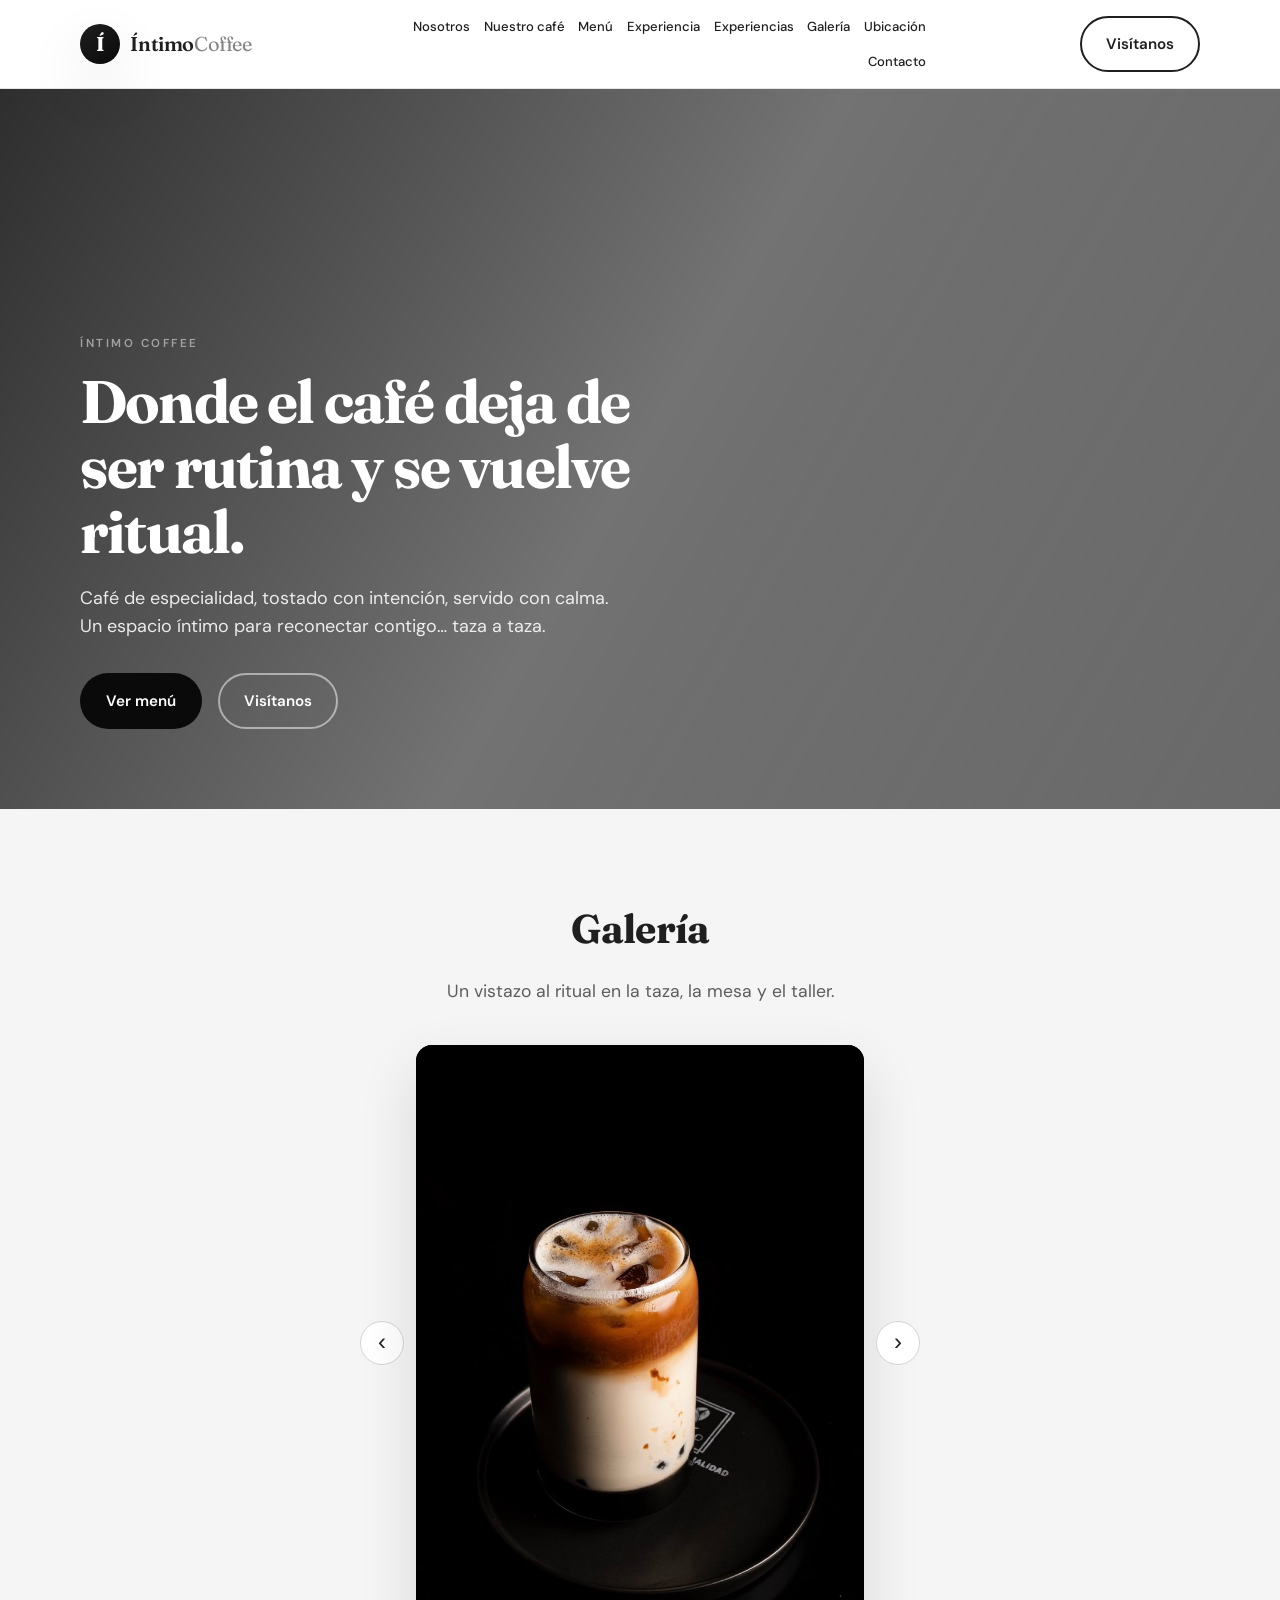
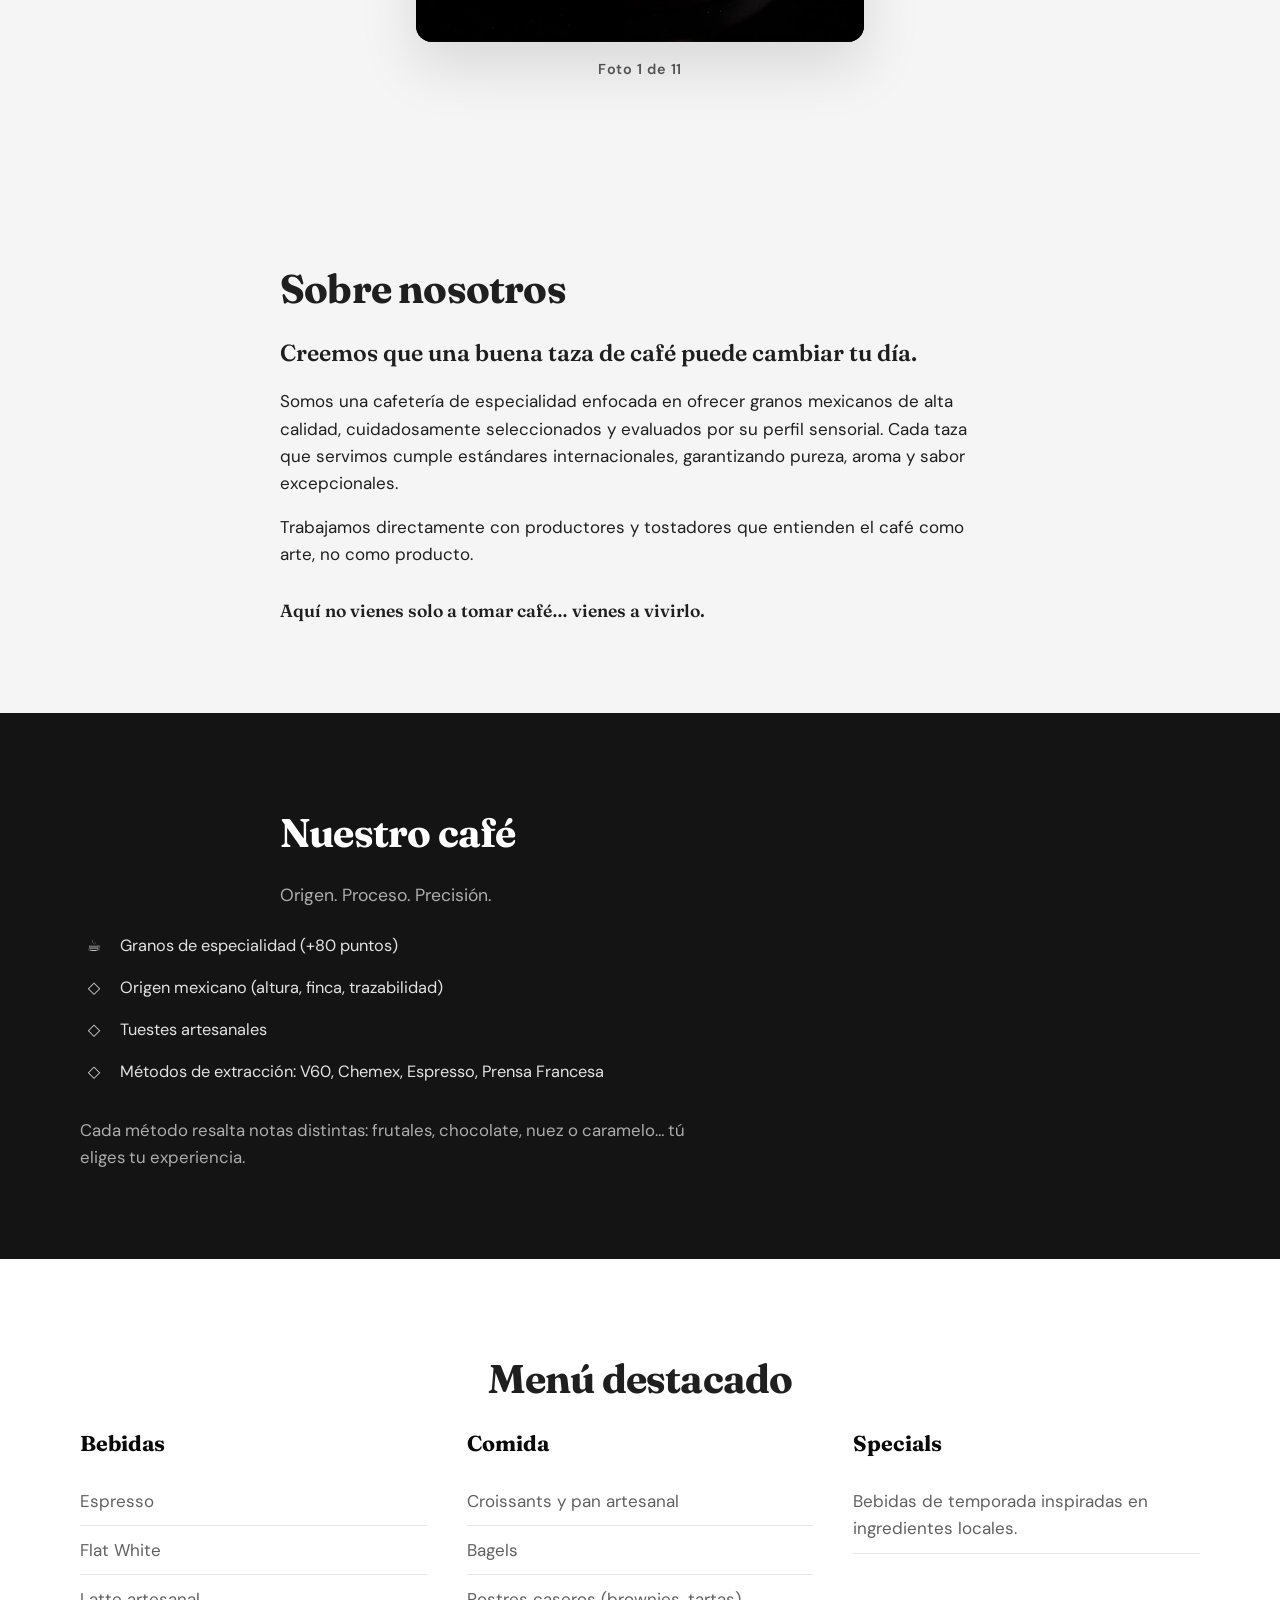
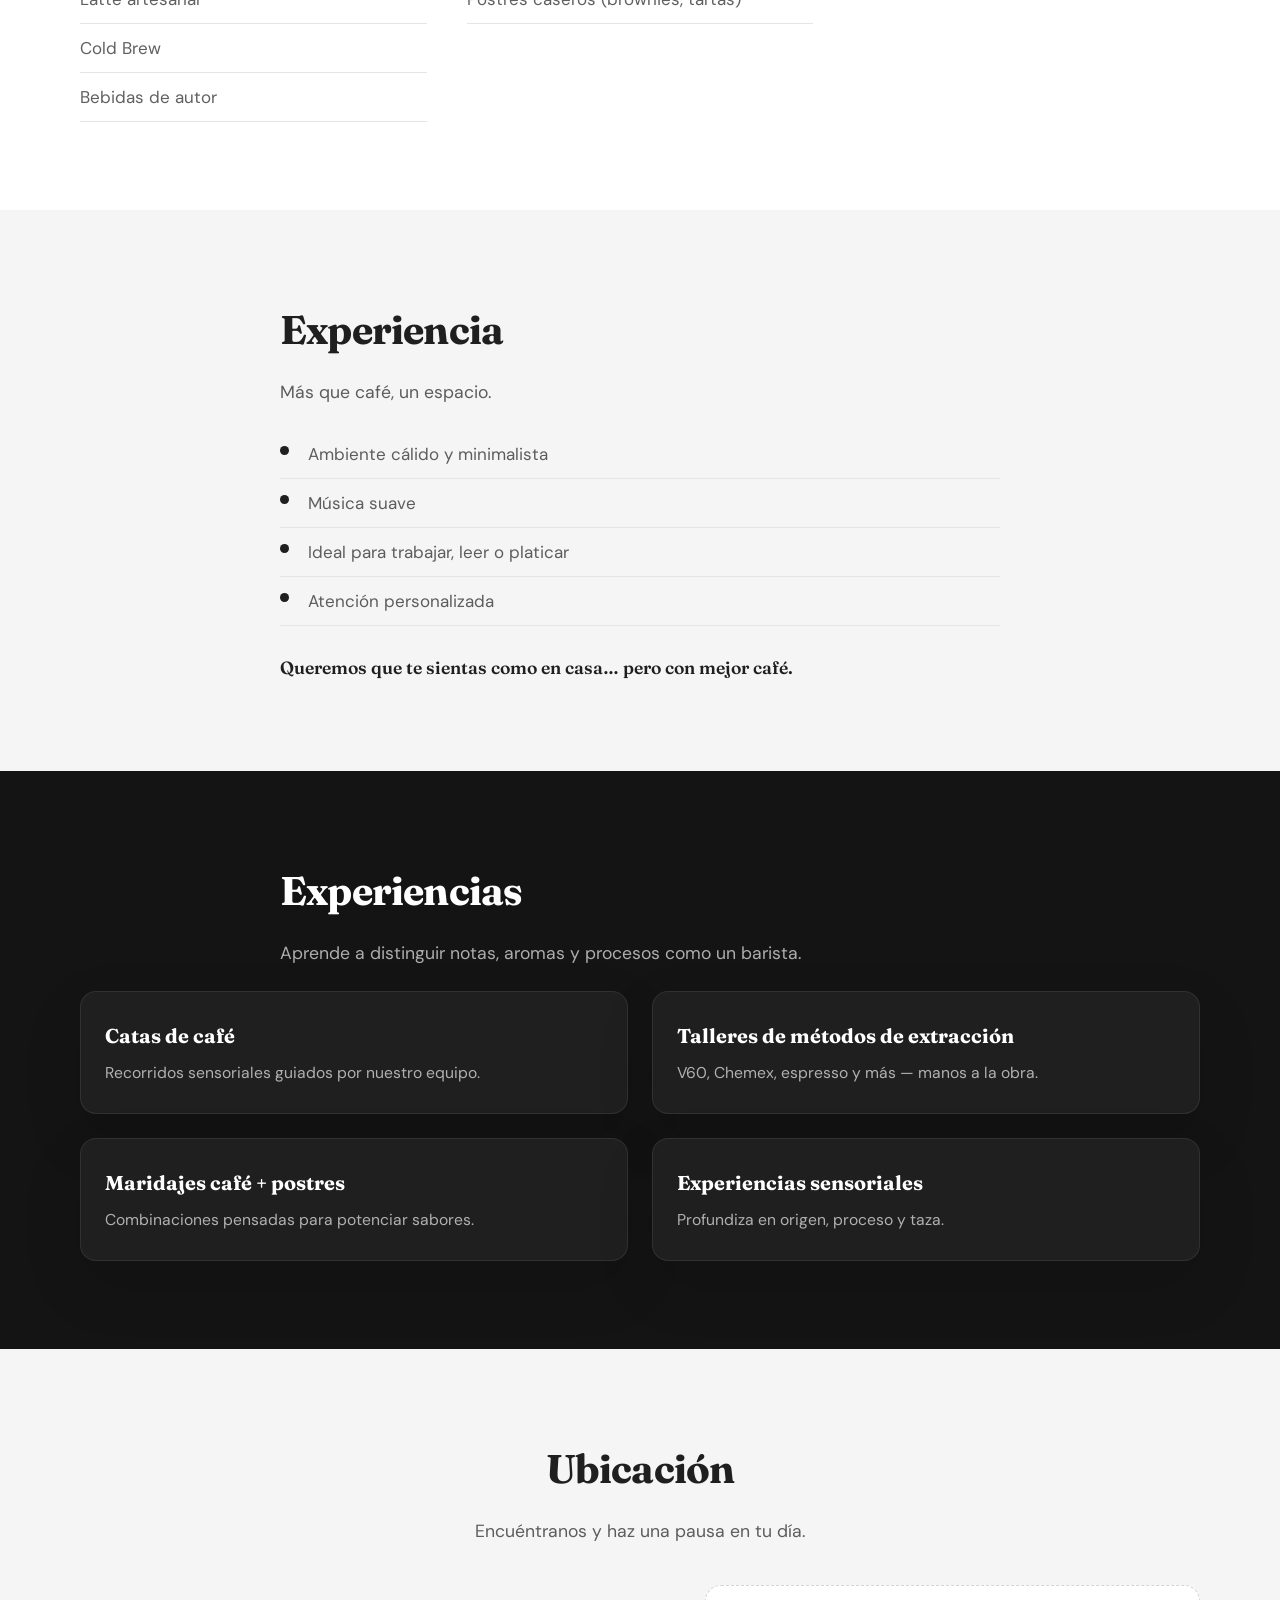
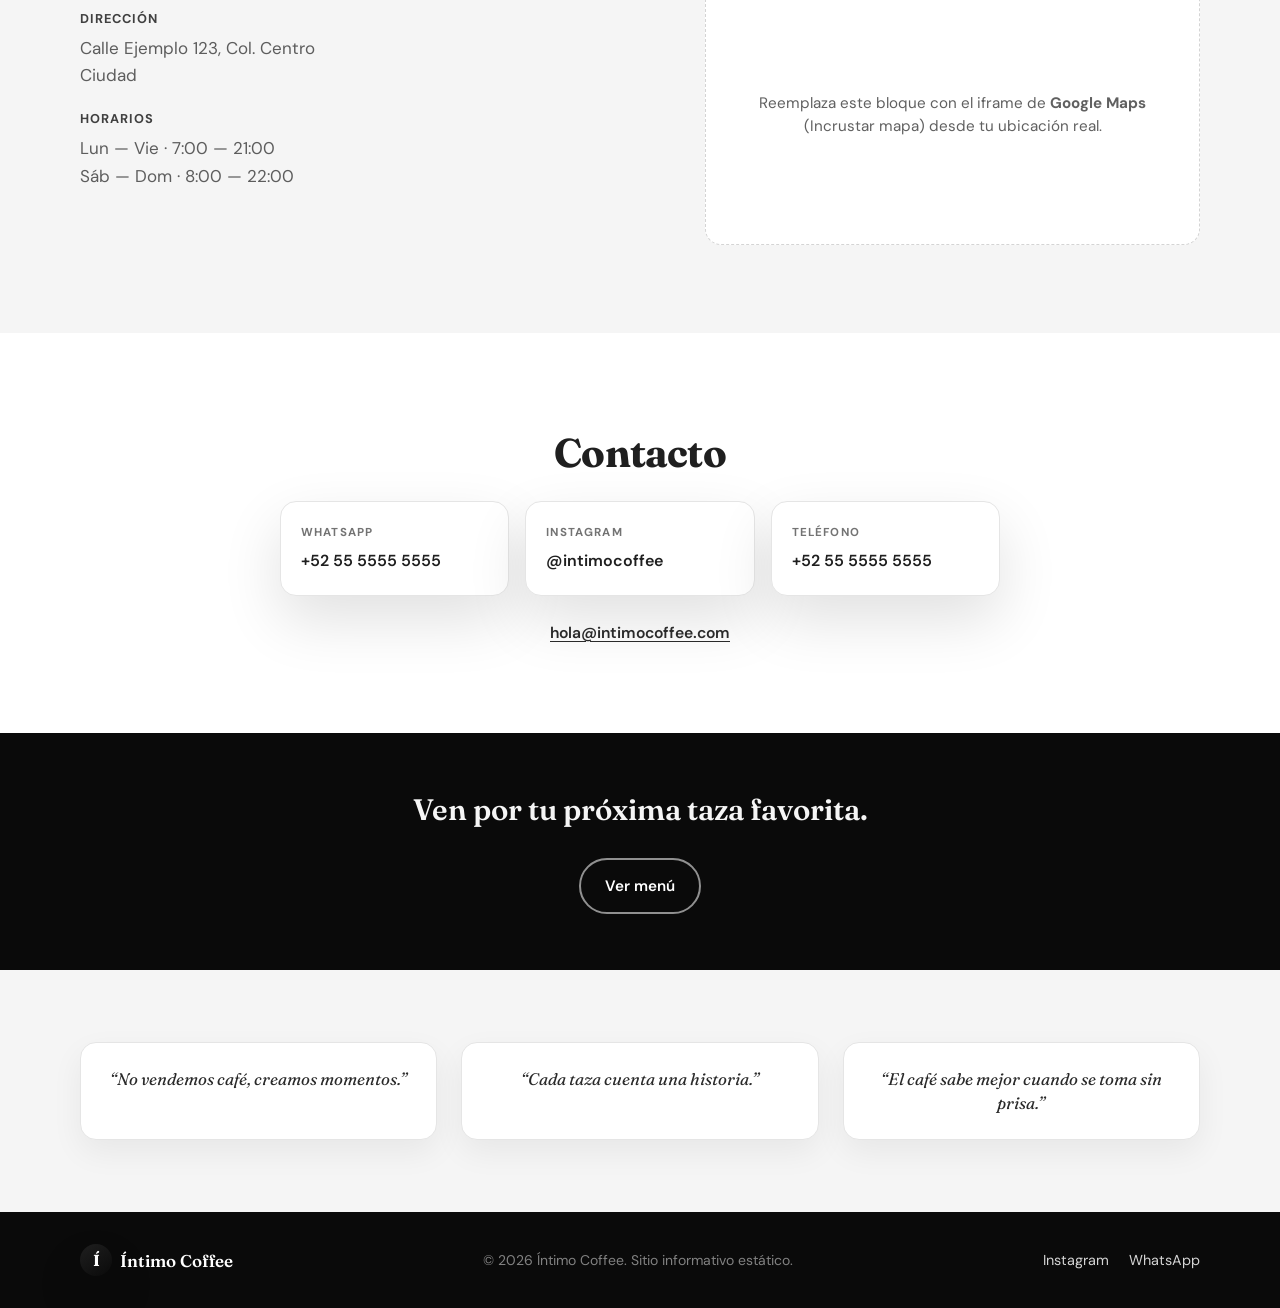
==== index.html @ 0f7fef70 "Galería: carrusel con 11 fotos locales y autoplay accesible - Sección #galería tras el hero, enlace " ====
<!DOCTYPE html>
<html lang="es">
<head>
  <meta charset="UTF-8" />
  <meta name="viewport" content="width=device-width, initial-scale=1" />
  <meta name="description" content="Íntimo Coffee — café de especialidad, tostado con intención. Ritual, origen y experiencia taza a taza." />
  <title>Íntimo Coffee | Donde el café se vuelve ritual</title>
  <link rel="preconnect" href="https://fonts.googleapis.com" />
  <link rel="preconnect" href="https://fonts.gstatic.com" crossorigin />
  <link href="https://fonts.googleapis.com/css2?family=Fraunces:ital,opsz,wght@0,9..144,400;0,9..144,600;0,9..144,700;1,9..144,400&family=DM+Sans:ital,opsz,wght@0,9..40,400;0,9..40,500;0,9..40,600;0,9..40,700&display=swap" rel="stylesheet" />
  <link rel="stylesheet" href="css/styles.css" />
</head>
<body>
  <a class="skip-link" href="#contenido">Saltar al contenido</a>

  <header class="site-header">
    <div class="header-inner">
      <a href="#inicio" class="logo" aria-label="Íntimo Coffee inicio">
        <span class="logo-mark">Í</span>
        <span class="logo-text">Íntimo<span>Coffee</span></span>
      </a>
      <nav class="nav" aria-label="Principal">
        <a href="#sobre-nosotros">Nosotros</a>
        <a href="#nuestro-cafe">Nuestro café</a>
        <a href="#menu">Menú</a>
        <a href="#experiencia">Experiencia</a>
        <a href="#experiencias">Experiencias</a>
        <a href="#galeria">Galería</a>
        <a href="#ubicacion">Ubicación</a>
        <a href="#contacto">Contacto</a>
      </nav>
      <a class="btn btn--outline header-cta" href="#ubicacion">Visítanos</a>
      <button type="button" class="nav-toggle" aria-expanded="false" aria-controls="nav-mobile" aria-label="Abrir menú">
        <span></span><span></span><span></span>
      </button>
    </div>
    <div id="nav-mobile" class="nav-mobile" hidden>
      <a href="#sobre-nosotros">Nosotros</a>
      <a href="#nuestro-cafe">Nuestro café</a>
      <a href="#menu">Menú</a>
      <a href="#experiencia">Experiencia</a>
      <a href="#experiencias">Experiencias</a>
      <a href="#galeria">Galería</a>
      <a href="#ubicacion">Ubicación</a>
      <a href="#contacto">Contacto</a>
    </div>
  </header>

  <main id="contenido">
    <!-- HOME Hero -->
    <section id="inicio" class="hero">
      <div class="hero-bg" aria-hidden="true"></div>
      <div class="hero-inner">
        <p class="eyebrow">Íntimo Coffee</p>
        <h1>Donde el café deja de ser rutina y se vuelve ritual.</h1>
        <p class="hero-lead">
          Café de especialidad, tostado con intención, servido con calma.<br />
          Un espacio íntimo para reconectar contigo… taza a taza.
        </p>
        <div class="hero-actions">
          <a class="btn btn--primary" href="#menu">Ver menú</a>
          <a class="btn btn--ghost" href="#ubicacion">Visítanos</a>
        </div>
      </div>
    </section>

    <!-- Galería -->
    <section id="galeria" class="section section--gallery" aria-labelledby="galeria-titulo">
      <div class="container">
        <h2 id="galeria-titulo" class="section-title center">Galería</h2>
        <p class="section-intro center section-intro--carousel">Un vistazo al ritual en la taza, la mesa y el taller.</p>
        <div
          class="photo-carousel"
          data-carousel
          role="region"
          aria-roledescription="carrusel"
          aria-label="Fotografías de Íntimo Coffee"
          tabindex="0"
        >
          <div class="photo-carousel__chrome">
            <button type="button" class="photo-carousel__btn photo-carousel__btn--prev" data-carousel-prev aria-controls="carousel-track" aria-label="Foto anterior">
              <span aria-hidden="true">‹</span>
            </button>
            <div class="photo-carousel__viewport" data-carousel-viewport>
              <div id="carousel-track" class="photo-carousel__track" data-carousel-track>
                <figure class="photo-carousel__slide" data-carousel-slide aria-hidden="false">
                  <img src="images/carousel/slide-01.png" alt="Café helado en capas en vaso de cristal, fondo oscuro." width="900" height="1200" decoding="async" fetchpriority="high" />
                </figure>
                <figure class="photo-carousel__slide" data-carousel-slide aria-hidden="true">
                  <img src="images/carousel/slide-02.png" alt="Latte oscuro en taza negra mate con arte latte, luz dramática." width="900" height="1200" loading="lazy" decoding="async" />
                </figure>
                <figure class="photo-carousel__slide" data-carousel-slide aria-hidden="true">
                  <img src="images/carousel/slide-03.png" alt="Café de especialidad servido desde jarra cerámica amarilla a taza rosa sobre bandeja Íntimo." width="900" height="1200" loading="lazy" decoding="async" />
                </figure>
                <figure class="photo-carousel__slide" data-carousel-slide aria-hidden="true">
                  <img src="images/carousel/slide-04.png" alt="Latte con arte en vaso de doble pared, bandeja negra con logo y vaso de agua." width="900" height="1200" loading="lazy" decoding="async" />
                </figure>
                <figure class="photo-carousel__slide" data-carousel-slide aria-hidden="true">
                  <img src="images/carousel/slide-05.png" alt="Barista preparando pour-over con goteador verde y jarra amarilla sobre báscula." width="900" height="1200" loading="lazy" decoding="async" />
                </figure>
                <figure class="photo-carousel__slide" data-carousel-slide aria-hidden="true">
                  <img src="images/carousel/slide-06.png" alt="Waffles con higos, fresas, miel y flores comestibles en plato artesanal." width="900" height="1200" loading="lazy" decoding="async" />
                </figure>
                <figure class="photo-carousel__slide" data-carousel-slide aria-hidden="true">
                  <img src="images/carousel/slide-07.png" alt="Bebida de autor en vaso facetado con rodaja de naranja deshidratada." width="900" height="1200" loading="lazy" decoding="async" />
                </figure>
                <figure class="photo-carousel__slide" data-carousel-slide aria-hidden="true">
                  <img src="images/carousel/slide-08.png" alt="Servicio de té en tetera de cristal con base de madera y vela, vaso de doble pared sobre bandeja Íntimo." width="900" height="1200" loading="lazy" decoding="async" />
                </figure>
                <figure class="photo-carousel__slide" data-carousel-slide aria-hidden="true">
                  <img src="images/carousel/slide-09.png" alt="Huevos estrellados sobre tostadas artesanales con verduras y guarnición en plato blanco." width="900" height="1200" loading="lazy" decoding="async" />
                </figure>
                <figure class="photo-carousel__slide" data-carousel-slide aria-hidden="true">
                  <img src="images/carousel/slide-10.png" alt="Sándwich club tostado con papas a la francesa en plato blanco." width="900" height="1200" loading="lazy" decoding="async" />
                </figure>
                <figure class="photo-carousel__slide" data-carousel-slide aria-hidden="true">
                  <img src="images/carousel/slide-11.png" alt="Granos de café recién tostados en tambor de tostadora profesional." width="900" height="1200" loading="lazy" decoding="async" />
                </figure>
              </div>
            </div>
            <button type="button" class="photo-carousel__btn photo-carousel__btn--next" data-carousel-next aria-controls="carousel-track" aria-label="Foto siguiente">
              <span aria-hidden="true">›</span>
            </button>
          </div>
          <p class="photo-carousel__status" data-carousel-status aria-live="polite">Foto 1 de 11</p>
        </div>
      </div>
    </section>

    <!-- Sobre nosotros -->
    <section id="sobre-nosotros" class="section section--cream">
      <div class="container narrow">
        <h2 class="section-title">Sobre nosotros</h2>
        <p class="lead-strong">Creemos que una buena taza de café puede cambiar tu día.</p>
        <p>
          Somos una cafetería de especialidad enfocada en ofrecer granos mexicanos de alta calidad, cuidadosamente seleccionados y evaluados por su perfil sensorial. Cada taza que servimos cumple estándares internacionales, garantizando pureza, aroma y sabor excepcionales.
        </p>
        <p>
          Trabajamos directamente con productores y tostadores que entienden el café como arte, no como producto.
        </p>
        <p class="closing-line">Aquí no vienes solo a tomar café… vienes a vivirlo.</p>
      </div>
    </section>

    <!-- Nuestro café -->
    <section id="nuestro-cafe" class="section section--dark">
      <div class="container narrow">
        <h2 class="section-title">Nuestro café</h2>
        <p class="section-intro section-intro--tight">Origen. Proceso. Precisión.</p>
      </div>
      <div class="container">
        <ul class="icon-list">
          <li><span class="icon-list__mark" aria-hidden="true">☕</span> Granos de especialidad (+80 puntos)</li>
          <li><span class="icon-list__mark" aria-hidden="true">◇</span> Origen mexicano (altura, finca, trazabilidad)</li>
          <li><span class="icon-list__mark" aria-hidden="true">◇</span> Tuestes artesanales</li>
          <li><span class="icon-list__mark" aria-hidden="true">◇</span> Métodos de extracción: V60, Chemex, Espresso, Prensa Francesa</li>
        </ul>
        <p class="section-outro">
          Cada método resalta notas distintas: frutales, chocolate, nuez o caramelo… tú eliges tu experiencia.
        </p>
      </div>
    </section>

    <!-- Menú destacado -->
    <section id="menu" class="section">
      <div class="container">
        <h2 class="section-title center">Menú destacado</h2>
        <div class="menu-columns menu-columns--three">
          <div class="menu-block">
            <h3>Bebidas</h3>
            <ul>
              <li>Espresso</li>
              <li>Flat White</li>
              <li>Latte artesanal</li>
              <li>Cold Brew</li>
              <li>Bebidas de autor</li>
            </ul>
          </div>
          <div class="menu-block">
            <h3>Comida</h3>
            <ul>
              <li>Croissants y pan artesanal</li>
              <li>Bagels</li>
              <li>Postres caseros (brownies, tartas)</li>
            </ul>
          </div>
          <div class="menu-block">
            <h3>Specials</h3>
            <ul>
              <li>Bebidas de temporada inspiradas en ingredientes locales.</li>
            </ul>
          </div>
        </div>
      </div>
    </section>

    <!-- Experiencia -->
    <section id="experiencia" class="section section--cream">
      <div class="container narrow">
        <h2 class="section-title">Experiencia</h2>
        <p class="section-intro section-intro--tight">Más que café, un espacio.</p>
        <ul class="check-list">
          <li>Ambiente cálido y minimalista</li>
          <li>Música suave</li>
          <li>Ideal para trabajar, leer o platicar</li>
          <li>Atención personalizada</li>
        </ul>
        <p class="closing-line">Queremos que te sientas como en casa… pero con mejor café.</p>
      </div>
    </section>

    <!-- Experiencias (pro) -->
    <section id="experiencias" class="section section--dark">
      <div class="container narrow">
        <h2 class="section-title">Experiencias</h2>
        <p class="section-intro section-intro--tight">Aprende a distinguir notas, aromas y procesos como un barista.</p>
      </div>
      <div class="container">
        <ul class="feature-grid feature-grid--two">
          <li class="feature-card">
            <h3>Catas de café</h3>
            <p>Recorridos sensoriales guiados por nuestro equipo.</p>
          </li>
          <li class="feature-card">
            <h3>Talleres de métodos de extracción</h3>
            <p>V60, Chemex, espresso y más — manos a la obra.</p>
          </li>
          <li class="feature-card">
            <h3>Maridajes café + postres</h3>
            <p>Combinaciones pensadas para potenciar sabores.</p>
          </li>
          <li class="feature-card">
            <h3>Experiencias sensoriales</h3>
            <p>Profundiza en origen, proceso y taza.</p>
          </li>
        </ul>
      </div>
    </section>

    <!-- Ubicación -->
    <section id="ubicacion" class="section section--cream">
      <div class="container">
        <h2 class="section-title center">Ubicación</h2>
        <p class="section-intro center">Encuéntranos y haz una pausa en tu día.</p>
        <div class="visit visit--single">
          <div>
            <dl class="visit-dl">
              <dt>Dirección</dt>
              <dd>Calle Ejemplo 123, Col. Centro<br />Ciudad</dd>
              <dt>Horarios</dt>
              <dd>Lun — Vie · 7:00 — 21:00<br />Sáb — Dom · 8:00 — 22:00</dd>
            </dl>
          </div>
          <div class="map-embed" aria-label="Mapa (sustituye por embed de Google Maps)">
            <p class="map-embed__hint">
              Reemplaza este bloque con el iframe de <strong>Google Maps</strong> (Incrustar mapa) desde tu ubicación real.
            </p>
            <!-- Ejemplo (comenta y pega tu iframe):
            <iframe src="https://www.google.com/maps/embed?pb=..." loading="lazy" referrerpolicy="no-referrer-when-downgrade" title="Ubicación Íntimo Coffee"></iframe>
            -->
          </div>
        </div>
      </div>
    </section>

    <!-- Contacto -->
    <section id="contacto" class="section">
      <div class="container">
        <h2 class="section-title center">Contacto</h2>
        <div class="contact-grid">
          <a class="contact-card" href="https://wa.me/525555555555" rel="noopener noreferrer" target="_blank">
            <span class="contact-card__label">WhatsApp</span>
            <span class="contact-card__value">+52 55 5555 5555</span>
          </a>
          <a class="contact-card" href="https://instagram.com/" rel="noopener noreferrer" target="_blank">
            <span class="contact-card__label">Instagram</span>
            <span class="contact-card__value">@intimocoffee</span>
          </a>
          <a class="contact-card" href="tel:+525555555555">
            <span class="contact-card__label">Teléfono</span>
            <span class="contact-card__value">+52 55 5555 5555</span>
          </a>
        </div>
        <p class="contact-mail">
          <a href="mailto:hola@intimocoffee.com">hola@intimocoffee.com</a>
        </p>
      </div>
    </section>

    <!-- CTA final -->
    <section class="section section--band" aria-labelledby="cta-final">
      <div class="container band-inner">
        <h2 id="cta-final" class="visually-hidden">Llamada a la acción</h2>
        <p class="band-cta">Ven por tu próxima taza favorita.</p>
        <a class="btn btn--outline band-cta-btn" href="#menu">Ver menú</a>
      </div>
    </section>

    <!-- Frases de marca -->
    <section class="section section--quotes" aria-label="Frases de marca">
      <div class="container">
        <ul class="quotes-grid">
          <li class="quote-card">“No vendemos café, creamos momentos.”</li>
          <li class="quote-card">“Cada taza cuenta una historia.”</li>
          <li class="quote-card">“El café sabe mejor cuando se toma sin prisa.”</li>
        </ul>
      </div>
    </section>
  </main>

  <footer class="site-footer">
    <div class="container footer-inner">
      <div class="footer-brand">
        <span class="logo-mark">Í</span>
        <span>Íntimo Coffee</span>
      </div>
      <p class="footer-copy">© <span id="year"></span> Íntimo Coffee. Sitio informativo estático.</p>
      <div class="footer-links">
        <a href="https://instagram.com/" rel="noopener noreferrer" target="_blank">Instagram</a>
        <a href="https://wa.me/525555555555" rel="noopener noreferrer" target="_blank">WhatsApp</a>
      </div>
    </div>
  </footer>

  <script src="js/main.js"></script>
</body>
</html>
---- css/styles.css ----
/* Íntimo Coffee — landing estática (paleta monocroma: negros, grises y blancos) */

:root {
  --black: #0a0a0a;
  --gray-950: #141414;
  --gray-900: #1f1f1f;
  --gray-800: #2a2a2a;
  --gray-700: #404040;
  --gray-600: #525252;
  --gray-500: #737373;
  --gray-400: #a3a3a3;
  --gray-300: #d4d4d4;
  --gray-200: #e5e5e5;
  --gray-100: #f5f5f5;
  --white: #ffffff;
  --text: var(--gray-900);
  --text-muted: rgba(20, 20, 20, 0.68);
  --text-on-dark: rgba(255, 255, 255, 0.88);
  --text-on-dark-muted: rgba(255, 255, 255, 0.65);
  --shadow: 0 24px 60px rgba(0, 0, 0, 0.12);
  --radius: 16px;
  --radius-sm: 10px;
  --font-sans: "DM Sans", system-ui, sans-serif;
  --font-display: "Fraunces", Georgia, serif;
  --max: 1120px;
}

*,
*::before,
*::after {
  box-sizing: border-box;
}

html {
  scroll-behavior: smooth;
}

body {
  margin: 0;
  font-family: var(--font-sans);
  font-size: 1.0625rem;
  line-height: 1.6;
  color: var(--text);
  background: var(--white);
}

.skip-link {
  position: absolute;
  left: -9999px;
  top: auto;
  width: 1px;
  height: 1px;
  overflow: hidden;
}

.skip-link:focus {
  position: fixed;
  left: 1rem;
  top: 1rem;
  z-index: 9999;
  width: auto;
  height: auto;
  padding: 0.75rem 1rem;
  background: var(--black);
  color: var(--white);
  border-radius: var(--radius-sm);
}

img {
  max-width: 100%;
  height: auto;
  display: block;
}

a {
  color: var(--gray-800);
  text-decoration-thickness: 1px;
  text-underline-offset: 3px;
}

a:hover {
  color: var(--black);
}

.container {
  width: min(100% - 2.5rem, var(--max));
  margin-inline: auto;
}

.container.narrow {
  max-width: 720px;
}

/* Header */
.site-header {
  position: sticky;
  top: 0;
  z-index: 100;
  background: rgba(255, 255, 255, 0.92);
  backdrop-filter: blur(12px);
  border-bottom: 1px solid var(--gray-200);
}

.header-inner {
  width: min(100% - 2rem, var(--max));
  margin-inline: auto;
  display: flex;
  align-items: center;
  justify-content: space-between;
  gap: 1.5rem;
  padding: 1rem 0;
}

.logo {
  display: flex;
  align-items: center;
  gap: 0.65rem;
  text-decoration: none;
  color: inherit;
}

.logo-mark {
  width: 40px;
  height: 40px;
  border-radius: 50%;
  background: linear-gradient(145deg, var(--gray-900), var(--black));
  color: var(--white);
  font-family: var(--font-display);
  font-weight: 700;
  font-size: 1.25rem;
  display: grid;
  place-items: center;
  box-shadow: var(--shadow);
}

.logo-text {
  font-family: var(--font-display);
  font-weight: 600;
  font-size: 1.25rem;
  letter-spacing: -0.02em;
}

.logo-text span {
  font-weight: 400;
  opacity: 0.55;
}

.nav {
  display: none;
  gap: 0.85rem;
  flex-wrap: wrap;
  justify-content: flex-end;
  max-width: min(52vw, 520px);
}

.nav a {
  color: var(--gray-900);
  text-decoration: none;
  font-weight: 500;
  font-size: 0.82rem;
}

.nav a:hover {
  color: var(--black);
}

.header-cta {
  display: none;
}

.nav-toggle {
  display: flex;
  flex-direction: column;
  gap: 5px;
  background: none;
  border: none;
  padding: 0.5rem;
  cursor: pointer;
}

.nav-toggle span {
  width: 22px;
  height: 2px;
  background: var(--black);
  border-radius: 1px;
}

.nav-mobile {
  display: flex;
  flex-direction: column;
  gap: 0.5rem;
  padding: 0 1rem 1rem;
  border-bottom: 1px solid var(--gray-200);
}

.nav-mobile a {
  padding: 0.75rem 0;
  color: var(--gray-900);
  text-decoration: none;
  font-weight: 500;
}

.nav-mobile[hidden] {
  display: none;
}

@media (min-width: 960px) {
  .nav {
    display: flex;
  }

  .header-cta {
    display: inline-flex;
  }

  .nav-toggle {
    display: none;
  }

  .nav-mobile {
    display: none !important;
  }
}

/* Buttons */
.btn {
  display: inline-flex;
  align-items: center;
  justify-content: center;
  padding: 0.85rem 1.5rem;
  border-radius: 999px;
  font-weight: 600;
  font-size: 0.95rem;
  text-decoration: none;
  border: 2px solid transparent;
  cursor: pointer;
  transition: background 0.2s, color 0.2s, border-color 0.2s, transform 0.15s;
}

.btn:active {
  transform: scale(0.98);
}

.btn--primary {
  background: var(--black);
  color: var(--white);
}

.btn--primary:hover {
  background: var(--gray-800);
  color: var(--white);
}

.btn--outline {
  border-color: var(--gray-900);
  color: var(--gray-900);
  background: transparent;
}

.btn--outline:hover {
  background: var(--black);
  color: var(--white);
  border-color: var(--black);
}

.btn--ghost {
  background: transparent;
  color: var(--white);
  border-color: rgba(255, 255, 255, 0.5);
}

.btn--ghost:hover {
  background: rgba(255, 255, 255, 0.12);
  color: var(--white);
}

/* Hero */
.hero {
  position: relative;
  min-height: min(88vh, 720px);
  display: flex;
  align-items: flex-end;
  padding: 4rem 0 5rem;
  color: var(--white);
}

.hero-bg {
  position: absolute;
  inset: 0;
  background:
    linear-gradient(120deg, rgba(0, 0, 0, 0.82) 0%, rgba(0, 0, 0, 0.55) 50%, rgba(30, 30, 30, 0.65) 100%),
    url("https://images.unsplash.com/photo-1495474472887-2367f5cb8824?auto=format&fit=crop&w=2000&q=80&sat=-100") center / cover no-repeat;
  filter: contrast(1.05);
}

.hero-inner {
  position: relative;
  width: min(100% - 2.5rem, var(--max));
  margin-inline: auto;
}

.eyebrow {
  text-transform: uppercase;
  letter-spacing: 0.22em;
  font-size: 0.72rem;
  font-weight: 600;
  color: var(--gray-400);
  margin: 0 0 1rem;
}

.hero h1 {
  font-family: var(--font-display);
  font-size: clamp(2.5rem, 6vw, 3.75rem);
  font-weight: 700;
  line-height: 1.08;
  letter-spacing: -0.03em;
  margin: 0 0 1.25rem;
  max-width: 14ch;
}

.hero h1 em {
  font-style: italic;
  font-weight: 600;
  color: var(--gray-300);
}

.hero-lead {
  max-width: 36rem;
  font-size: 1.125rem;
  color: var(--text-on-dark);
  margin: 0 0 2rem;
}

.hero-actions {
  display: flex;
  flex-wrap: wrap;
  gap: 1rem;
}

/* Galería — carrusel */
.section--gallery {
  background: var(--gray-100);
}

.section-intro--carousel {
  margin-bottom: 2rem;
}

.photo-carousel {
  max-width: 560px;
  margin-inline: auto;
}

.photo-carousel:focus-visible {
  outline: 3px solid var(--gray-900);
  outline-offset: 4px;
  border-radius: var(--radius);
}

.photo-carousel__chrome {
  display: grid;
  grid-template-columns: auto minmax(0, 1fr) auto;
  align-items: center;
  gap: 0.35rem;
}

@media (min-width: 480px) {
  .photo-carousel__chrome {
    gap: 0.75rem;
  }
}

.photo-carousel__viewport {
  overflow: hidden;
  border-radius: var(--radius);
  background: var(--gray-950);
  box-shadow: var(--shadow);
}

.photo-carousel__track {
  display: flex;
  transition: transform 0.55s cubic-bezier(0.22, 1, 0.36, 1);
  will-change: transform;
}

.photo-carousel.is-reduced-motion .photo-carousel__track {
  transition: none;
}

.photo-carousel__slide {
  flex: 0 0 100%;
  margin: 0;
  min-width: 0;
}

.photo-carousel__slide img {
  display: block;
  width: 100%;
  height: auto;
  aspect-ratio: 3 / 4;
  object-fit: cover;
}

.photo-carousel__btn {
  flex-shrink: 0;
  width: 44px;
  height: 44px;
  display: grid;
  place-items: center;
  padding: 0;
  border-radius: 50%;
  border: 1px solid var(--gray-300);
  background: var(--white);
  color: var(--gray-900);
  font-size: 1.5rem;
  line-height: 1;
  cursor: pointer;
  transition: background 0.15s ease, border-color 0.15s ease, color 0.15s ease;
}

.photo-carousel__btn:hover {
  background: var(--black);
  color: var(--white);
  border-color: var(--black);
}

.photo-carousel__btn:focus-visible {
  outline: 3px solid var(--gray-700);
  outline-offset: 2px;
}

.photo-carousel__btn span {
  position: relative;
  top: -1px;
}

.photo-carousel__status {
  margin: 1rem 0 0;
  text-align: center;
  font-size: 0.9rem;
  font-weight: 600;
  color: var(--gray-600);
  letter-spacing: 0.04em;
}

/* Sections */
.section {
  padding: clamp(3.5rem, 8vw, 5.5rem) 0;
}

.section--dark {
  background: var(--gray-950);
  color: var(--white);
}

.section--dark a {
  color: var(--gray-300);
}

.section--dark a:hover {
  color: var(--white);
}

.section--cream {
  background: var(--gray-100);
}

.section-title {
  font-family: var(--font-display);
  font-size: clamp(1.85rem, 4vw, 2.5rem);
  font-weight: 700;
  letter-spacing: -0.02em;
  margin: 0 0 1rem;
}

.section-title.center {
  text-align: center;
}

.section-intro {
  font-size: 1.1rem;
  color: var(--text-muted);
  margin: 0 0 2.5rem;
}

.section--dark .section-intro {
  color: var(--text-on-dark-muted);
}

.section-intro.center {
  text-align: center;
  max-width: 36rem;
  margin-inline: auto;
}

.section-intro--tight {
  margin-bottom: 1.5rem;
}

.lead-strong {
  font-family: var(--font-display);
  font-size: clamp(1.2rem, 2.5vw, 1.45rem);
  font-weight: 600;
  line-height: 1.35;
  color: var(--gray-900);
  margin: 0 0 1.25rem;
}

.closing-line {
  font-family: var(--font-display);
  font-weight: 600;
  font-size: 1.1rem;
  margin: 1.75rem 0 0;
  color: var(--gray-900);
}

.section-outro {
  margin: 2rem 0 0;
  max-width: 40rem;
  color: var(--text-on-dark-muted);
  font-size: 1.05rem;
}

.icon-list {
  list-style: none;
  margin: 0;
  padding: 0;
  display: grid;
  gap: 1rem;
  max-width: 42rem;
}

.icon-list li {
  display: flex;
  align-items: flex-start;
  gap: 0.75rem;
  color: var(--text-on-dark);
  font-size: 1.02rem;
}

.icon-list__mark {
  flex-shrink: 0;
  width: 1.75rem;
  text-align: center;
  opacity: 0.9;
}

.check-list {
  margin: 0;
  padding: 0;
  list-style: none;
}

.check-list li {
  position: relative;
  padding: 0.65rem 0 0.65rem 1.75rem;
  border-bottom: 1px solid var(--gray-200);
  color: var(--text-muted);
}

.check-list li::before {
  content: "";
  position: absolute;
  left: 0;
  top: 1rem;
  width: 0.55rem;
  height: 0.55rem;
  border-radius: 50%;
  background: var(--gray-900);
}

/* Feature grid */
.feature-grid {
  list-style: none;
  margin: 0;
  padding: 0;
  display: grid;
  gap: 1.25rem;
}

@media (min-width: 720px) {
  .feature-grid {
    grid-template-columns: repeat(3, 1fr);
    gap: 1.5rem;
  }

  .feature-grid.feature-grid--two {
    grid-template-columns: repeat(2, 1fr);
  }
}

.feature-card {
  background: var(--gray-900);
  border-radius: var(--radius);
  padding: 1.75rem 1.5rem;
  border: 1px solid rgba(255, 255, 255, 0.08);
  box-shadow: var(--shadow);
}

.feature-card h3 {
  font-family: var(--font-display);
  font-size: 1.25rem;
  margin: 0 0 0.5rem;
}

.feature-card p {
  margin: 0;
  color: var(--text-on-dark-muted);
  font-size: 0.98rem;
}

.feature-icon {
  display: block;
  font-size: 0.75rem;
  color: var(--gray-500);
  margin-bottom: 1rem;
  letter-spacing: 0.1em;
}

/* Split */
.split {
  display: grid;
  gap: 2.5rem;
  align-items: center;
}

@media (min-width: 900px) {
  .split {
    grid-template-columns: 1fr 1fr;
    gap: 3.5rem;
  }
}

.split-text p {
  color: var(--text-muted);
  margin: 0 0 1rem;
}

.split-visual {
  min-height: 280px;
  border-radius: var(--radius);
  background:
    linear-gradient(160deg, rgba(255, 255, 255, 0.08), transparent 55%),
    linear-gradient(45deg, var(--gray-700) 0%, var(--gray-950) 45%, var(--black) 100%);
  box-shadow: var(--shadow);
}

/* Menu */
.menu-columns {
  display: grid;
  gap: 2rem;
}

@media (min-width: 640px) {
  .menu-columns {
    grid-template-columns: 1fr 1fr;
    gap: 3rem;
  }
}

@media (min-width: 900px) {
  .menu-columns--three {
    grid-template-columns: repeat(3, 1fr);
    gap: 2.5rem;
  }
}

.menu-block h3 {
  font-family: var(--font-display);
  font-size: 1.35rem;
  margin: 0 0 1rem;
  color: var(--black);
}

.menu-block ul {
  margin: 0;
  padding: 0;
  list-style: none;
}

.menu-block li {
  padding: 0.65rem 0;
  border-bottom: 1px solid var(--gray-200);
  color: var(--text-muted);
}

.menu-note {
  text-align: center;
  margin-top: 2.5rem;
  color: var(--text-muted);
  font-size: 0.98rem;
}

/* Band quote */
.section--band {
  background: var(--black);
  color: var(--white);
  padding: 3.5rem 0;
}

.band-inner {
  text-align: center;
}

.band-inner blockquote {
  font-family: var(--font-display);
  font-size: clamp(1.35rem, 3vw, 1.85rem);
  font-weight: 500;
  font-style: italic;
  margin: 0 0 0.75rem;
  line-height: 1.45;
  color: var(--gray-100);
}

.band-inner cite {
  font-style: normal;
  font-size: 0.9rem;
  color: var(--gray-400);
}

.band-cta {
  font-family: var(--font-display);
  font-size: clamp(1.35rem, 3vw, 1.85rem);
  font-weight: 600;
  margin: 0 0 1.5rem;
  line-height: 1.4;
  color: var(--gray-100);
}

.band-cta-btn {
  margin-top: 0.25rem;
}

.section--band .btn--outline {
  border-color: rgba(255, 255, 255, 0.55);
  color: var(--white);
}

.section--band .btn--outline:hover {
  background: var(--white);
  color: var(--black);
  border-color: var(--white);
}

.visually-hidden {
  position: absolute;
  width: 1px;
  height: 1px;
  padding: 0;
  margin: -1px;
  overflow: hidden;
  clip: rect(0, 0, 0, 0);
  white-space: nowrap;
  border: 0;
}

.section--quotes {
  background: var(--gray-100);
  padding: clamp(3rem, 7vw, 4.5rem) 0;
}

.quotes-grid {
  list-style: none;
  margin: 0;
  padding: 0;
  display: grid;
  gap: 1.25rem;
}

@media (min-width: 720px) {
  .quotes-grid {
    grid-template-columns: repeat(3, 1fr);
    gap: 1.5rem;
  }
}

.quote-card {
  font-family: var(--font-display);
  font-style: italic;
  font-size: 1.05rem;
  line-height: 1.45;
  color: var(--gray-800);
  background: var(--white);
  border-radius: var(--radius);
  padding: 1.5rem 1.35rem;
  border: 1px solid var(--gray-200);
  box-shadow: 0 12px 32px rgba(0, 0, 0, 0.06);
  text-align: center;
}

.contact-grid {
  display: grid;
  gap: 1rem;
  max-width: 720px;
  margin: 0 auto 1.5rem;
}

@media (min-width: 560px) {
  .contact-grid {
    grid-template-columns: repeat(3, 1fr);
  }
}

.contact-card {
  display: flex;
  flex-direction: column;
  gap: 0.35rem;
  padding: 1.35rem 1.25rem;
  border-radius: var(--radius);
  border: 1px solid var(--gray-200);
  background: var(--white);
  text-decoration: none;
  color: inherit;
  box-shadow: var(--shadow);
  transition: border-color 0.15s ease, transform 0.15s ease;
}

.contact-card:hover {
  border-color: var(--gray-400);
  transform: translateY(-2px);
}

.contact-card__label {
  font-size: 0.72rem;
  font-weight: 700;
  text-transform: uppercase;
  letter-spacing: 0.1em;
  color: var(--gray-500);
}

.contact-card__value {
  font-weight: 600;
  font-size: 1rem;
  color: var(--gray-900);
}

.contact-mail {
  text-align: center;
  margin: 0;
  font-size: 0.98rem;
}

.contact-mail a {
  font-weight: 600;
}

.map-embed {
  min-height: 260px;
  border-radius: var(--radius);
  background: var(--white);
  border: 1px dashed var(--gray-300);
  display: grid;
  place-items: center;
  padding: 1.5rem;
}

.map-embed__hint {
  margin: 0;
  max-width: 28rem;
  text-align: center;
  font-size: 0.95rem;
  color: var(--text-muted);
  line-height: 1.5;
}

.map-embed iframe {
  width: 100%;
  height: 100%;
  min-height: 280px;
  border: 0;
  border-radius: var(--radius);
}

.map-embed:has(iframe) {
  display: block;
  padding: 0;
  border-style: solid;
  border-color: var(--gray-200);
  overflow: hidden;
}

.visit--single {
  align-items: stretch;
}

/* Visit */
.visit {
  display: grid;
  gap: 2rem;
}

@media (min-width: 800px) {
  .visit {
    grid-template-columns: 1.2fr 1fr;
    align-items: start;
  }
}

.visit-lead {
  color: var(--text-muted);
  margin-top: 0.5rem;
}

.visit-dl {
  margin: 1.5rem 0 0;
}

.visit-dl dt {
  font-weight: 700;
  font-size: 0.8rem;
  text-transform: uppercase;
  letter-spacing: 0.08em;
  color: var(--gray-700);
  margin-top: 1.25rem;
}

.visit-dl dt:first-child {
  margin-top: 0;
}

.visit-dl dd {
  margin: 0.35rem 0 0;
  color: var(--text-muted);
}

.visit-card {
  background: var(--white);
  border-radius: var(--radius);
  padding: 1.75rem;
  box-shadow: var(--shadow);
  border: 1px solid var(--gray-200);
}

.visit-card-title {
  font-family: var(--font-display);
  font-weight: 700;
  margin: 0 0 0.5rem;
}

.visit-card p {
  color: var(--text-muted);
  margin: 0 0 1.25rem;
}

.visit-card .btn {
  width: 100%;
}

/* Footer */
.site-footer {
  background: var(--black);
  color: var(--text-on-dark-muted);
  padding: 2rem 0;
}

.footer-inner {
  display: flex;
  flex-wrap: wrap;
  align-items: center;
  justify-content: space-between;
  gap: 1rem;
}

.footer-brand {
  display: flex;
  align-items: center;
  gap: 0.5rem;
  font-family: var(--font-display);
  font-weight: 600;
  color: var(--white);
}

.footer-brand .logo-mark {
  width: 32px;
  height: 32px;
  font-size: 1rem;
}

.footer-copy {
  margin: 0;
  font-size: 0.875rem;
  opacity: 0.75;
}

.footer-links {
  display: flex;
  gap: 1.25rem;
}

.footer-links a {
  color: var(--gray-300);
  text-decoration: none;
  font-size: 0.9rem;
}

.footer-links a:hover {
  color: var(--white);
  text-decoration: underline;
}
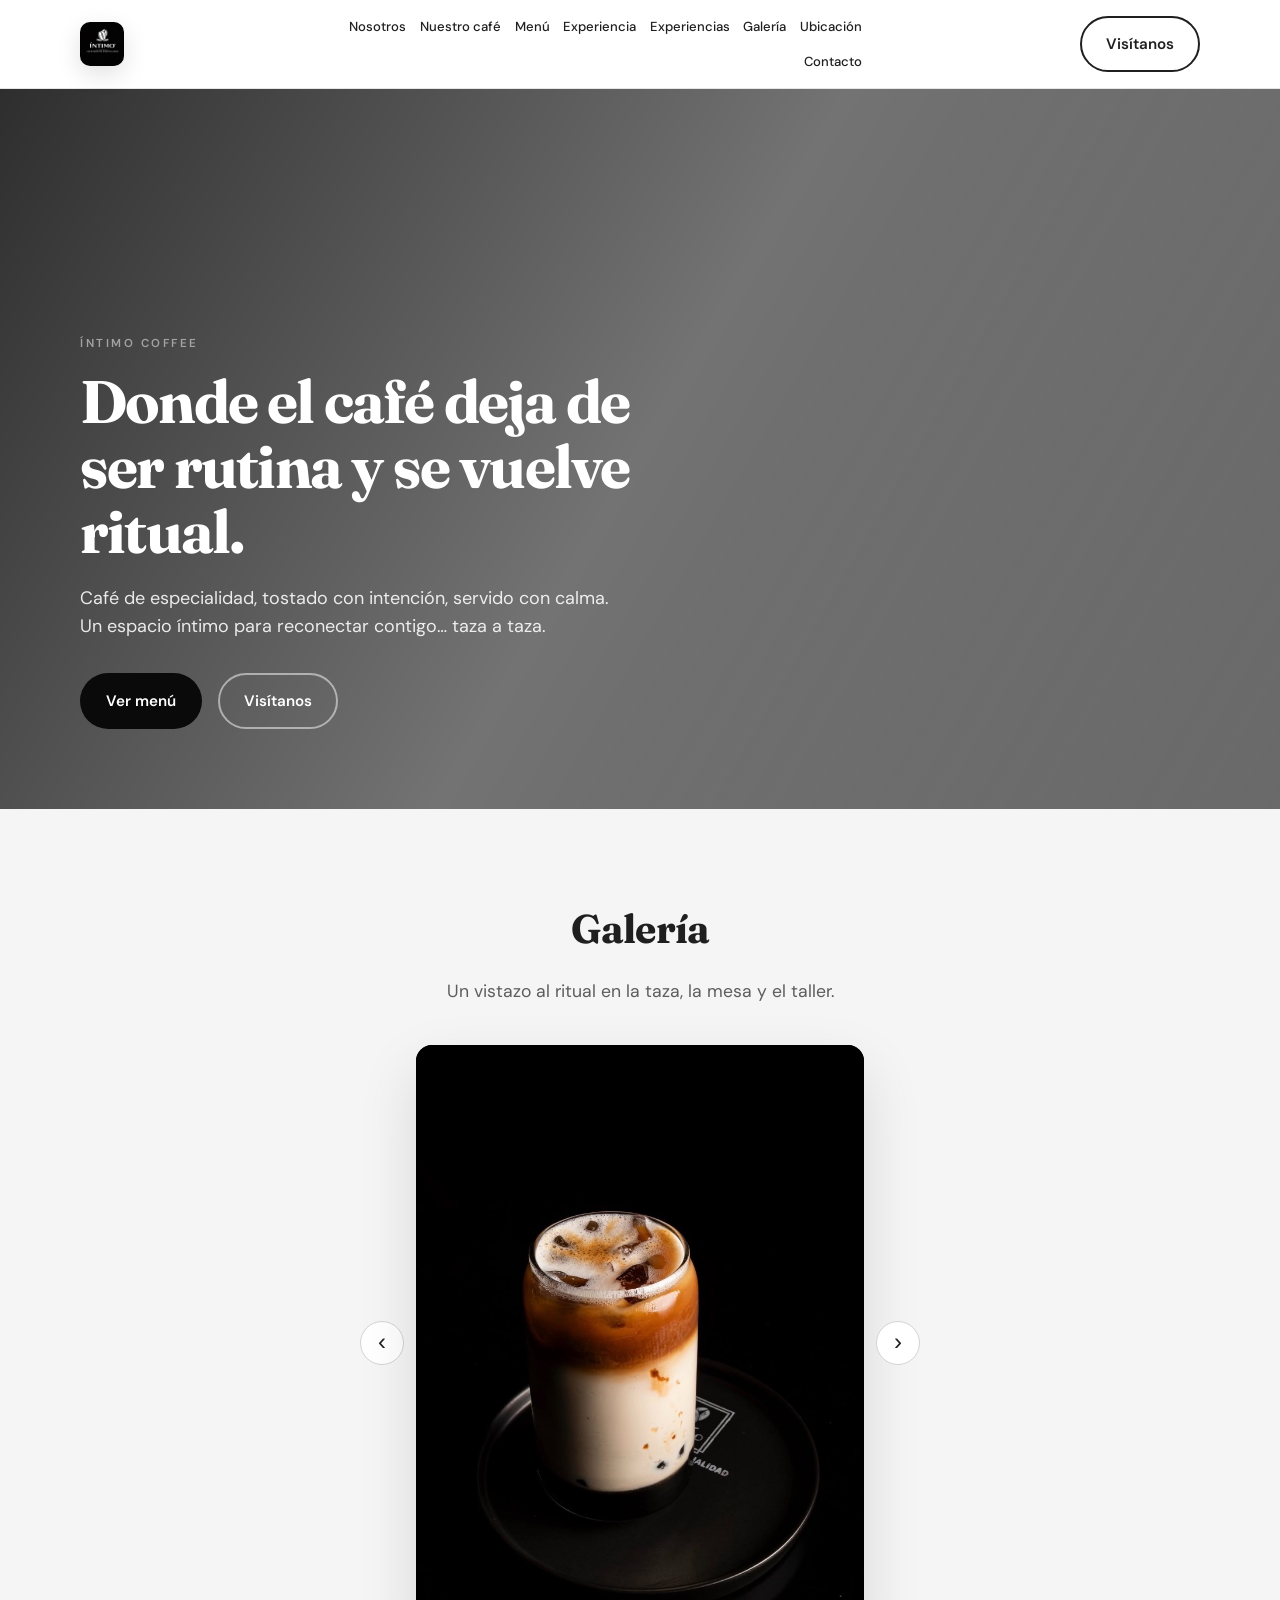
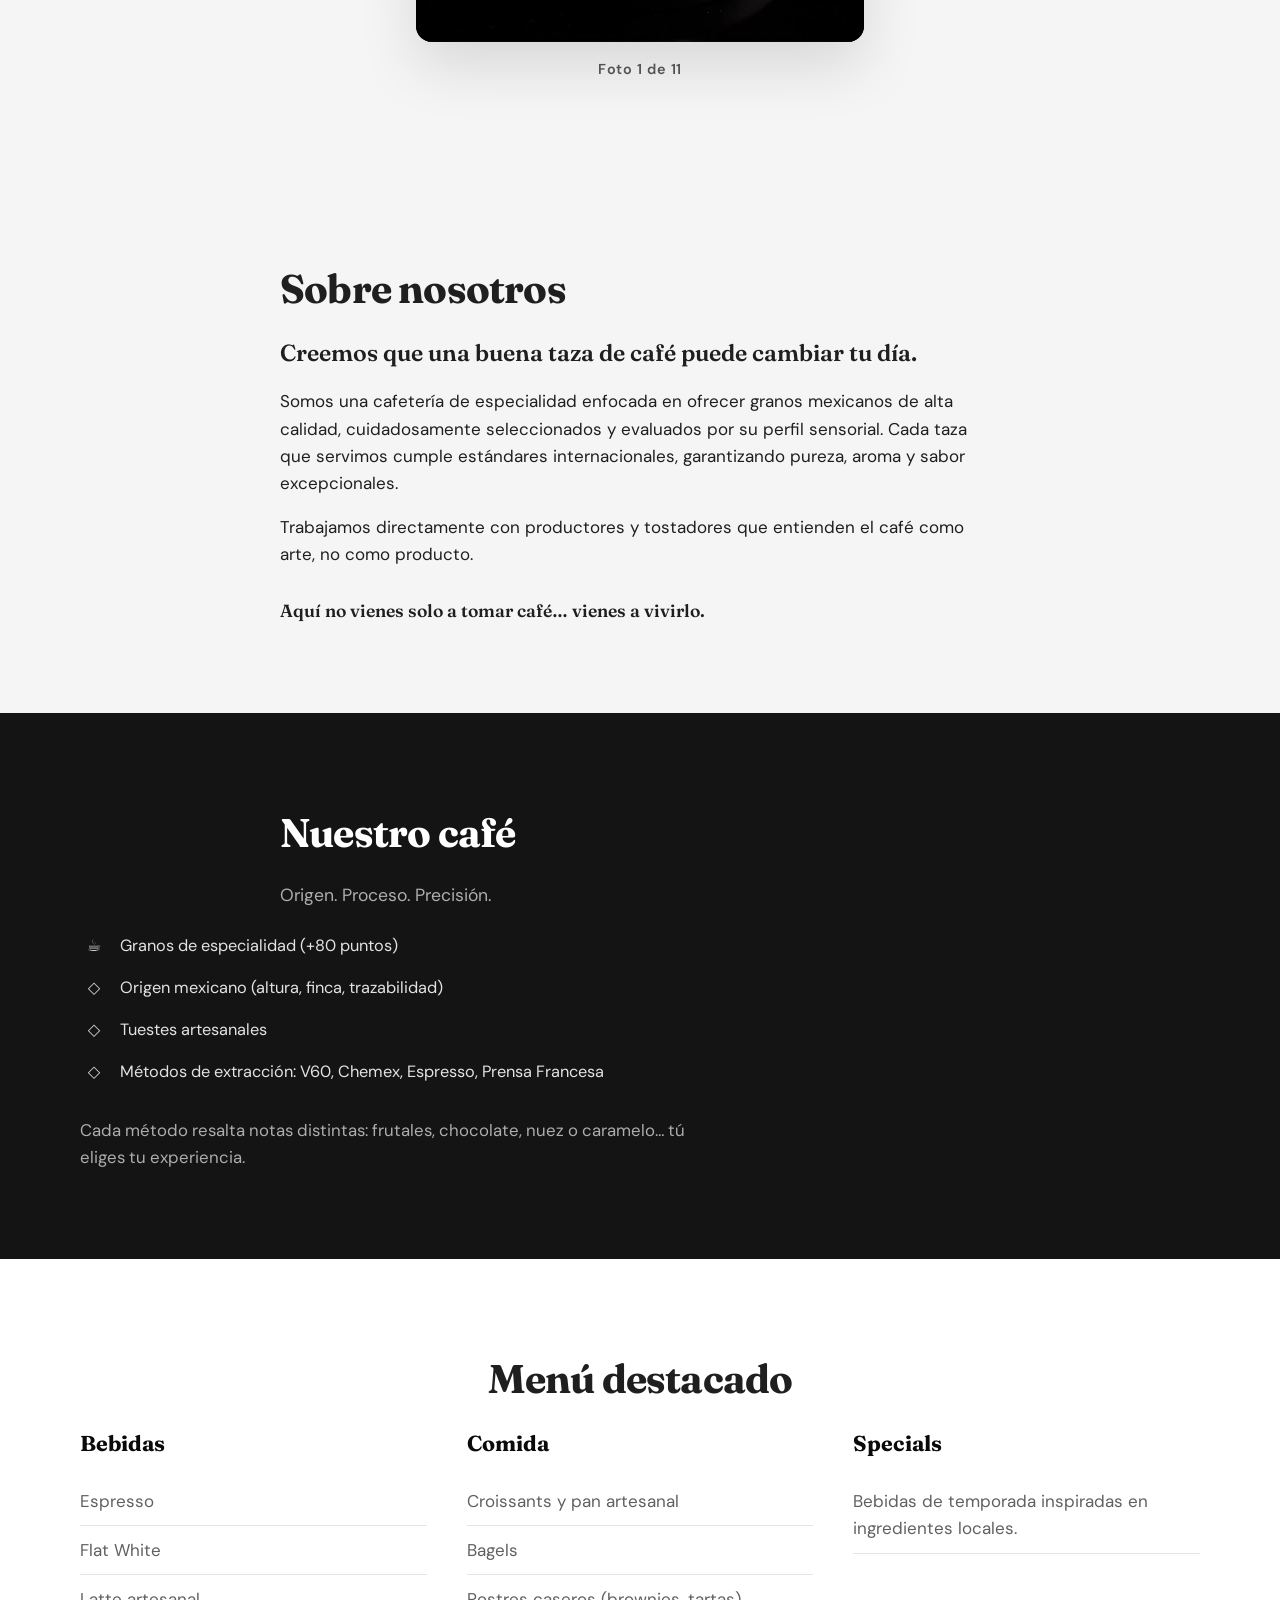
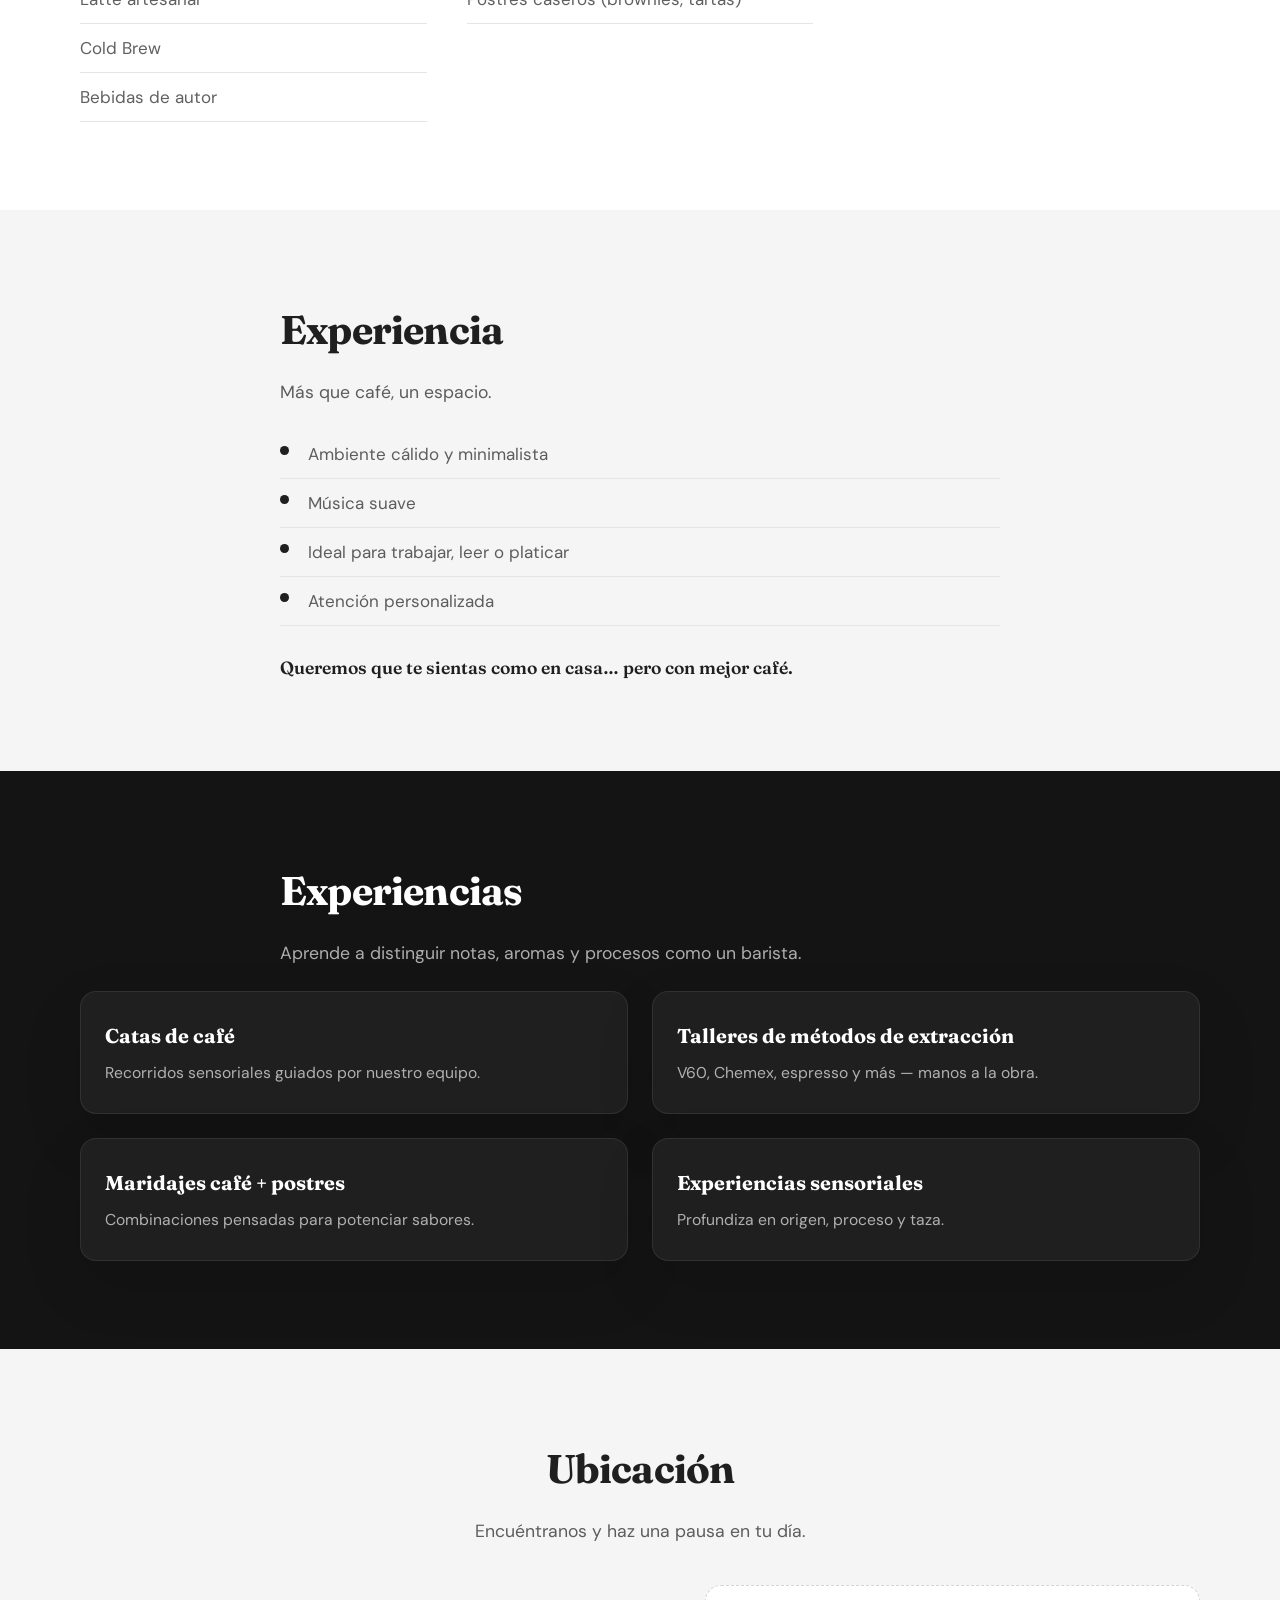
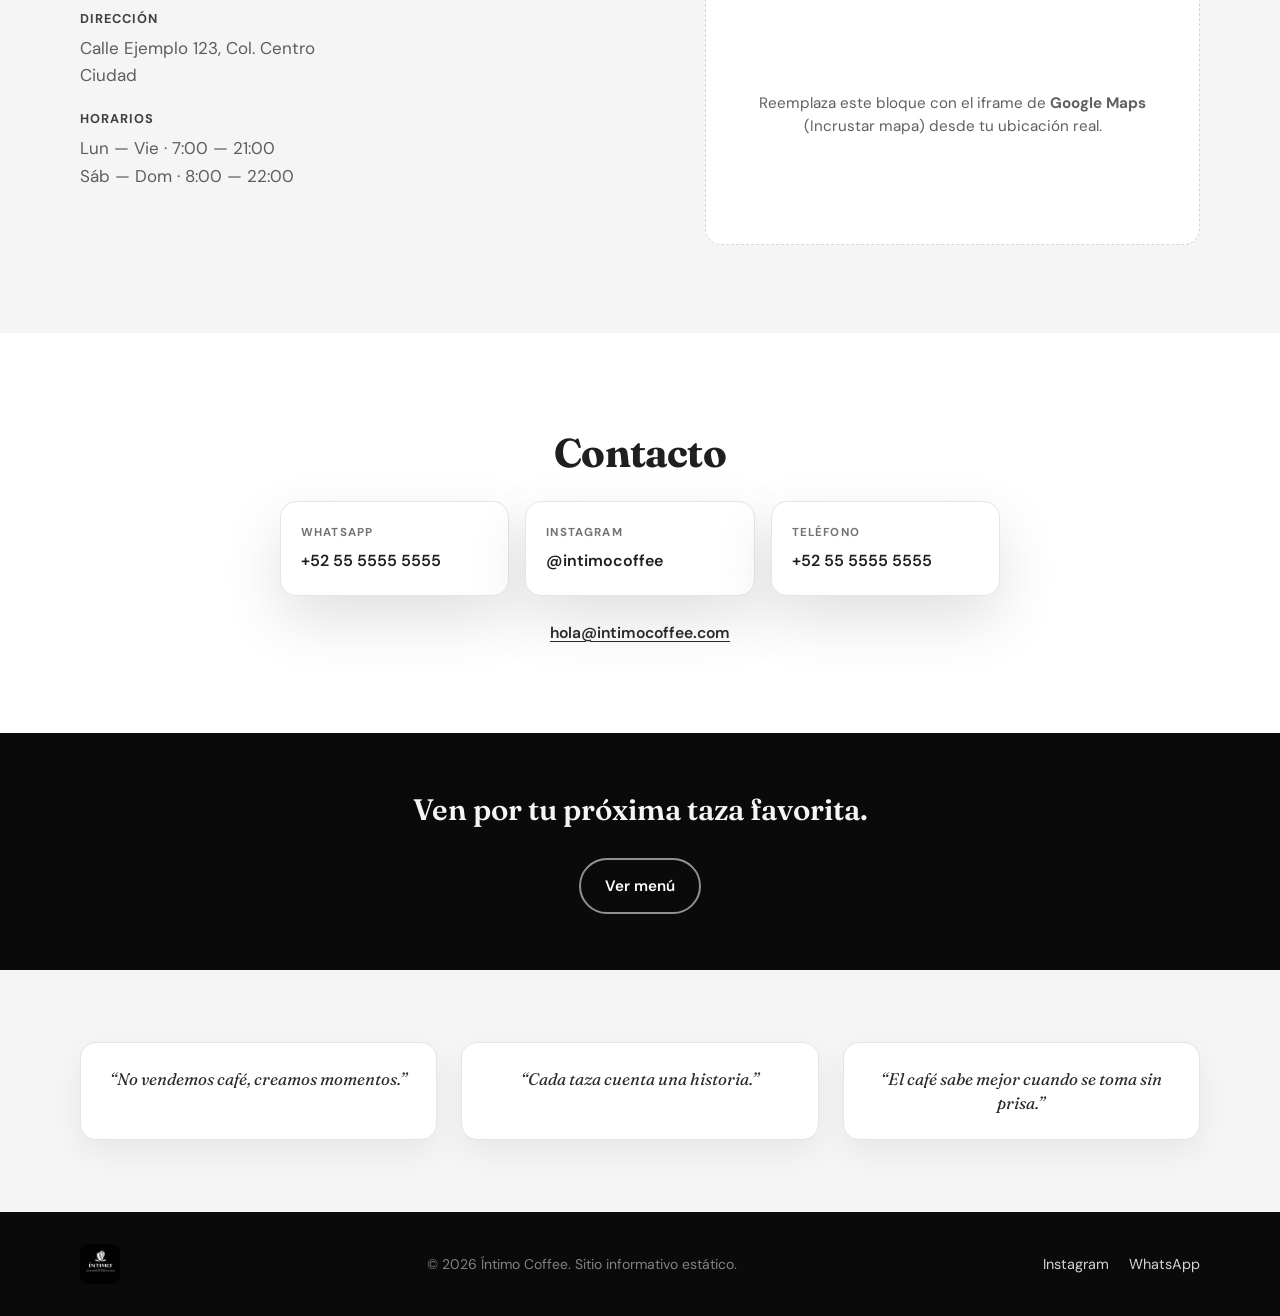
==== commit a5d55d56: "Marca: logo COCINA 1 en header y pie, favicon COCINA 3 - images/logo-intimo.png y favicon.png en raí" ====
--- a/index.html
+++ b/index.html
@@ -5,6 +5,8 @@
   <meta name="viewport" content="width=device-width, initial-scale=1" />
   <meta name="description" content="Íntimo Coffee — café de especialidad, tostado con intención. Ritual, origen y experiencia taza a taza." />
   <title>Íntimo Coffee | Donde el café se vuelve ritual</title>
+  <link rel="icon" href="favicon.png" type="image/png" />
+  <link rel="apple-touch-icon" href="favicon.png" />
   <link rel="preconnect" href="https://fonts.googleapis.com" />
   <link rel="preconnect" href="https://fonts.gstatic.com" crossorigin />
   <link href="https://fonts.googleapis.com/css2?family=Fraunces:ital,opsz,wght@0,9..144,400;0,9..144,600;0,9..144,700;1,9..144,400&family=DM+Sans:ital,opsz,wght@0,9..40,400;0,9..40,500;0,9..40,600;0,9..40,700&display=swap" rel="stylesheet" />
@@ -15,9 +17,8 @@
 
   <header class="site-header">
     <div class="header-inner">
-      <a href="#inicio" class="logo" aria-label="Íntimo Coffee inicio">
-        <span class="logo-mark">Í</span>
-        <span class="logo-text">Íntimo<span>Coffee</span></span>
+      <a href="#inicio" class="logo" aria-label="Íntimo Coffee — inicio">
+        <img class="logo-img" src="images/logo-intimo.png" alt="" width="768" height="768" decoding="async" />
       </a>
       <nav class="nav" aria-label="Principal">
         <a href="#sobre-nosotros">Nosotros</a>
@@ -311,8 +312,7 @@
   <footer class="site-footer">
     <div class="container footer-inner">
       <div class="footer-brand">
-        <span class="logo-mark">Í</span>
-        <span>Íntimo Coffee</span>
+        <img class="footer-brand__logo" src="images/logo-intimo.png" alt="Íntimo — cafetería de especialidad" width="768" height="768" decoding="async" />
       </div>
       <p class="footer-copy">© <span id="year"></span> Íntimo Coffee. Sitio informativo estático.</p>
       <div class="footer-links">
--- a/css/styles.css
+++ b/css/styles.css
@@ -114,35 +114,17 @@
 .logo {
   display: flex;
   align-items: center;
-  gap: 0.65rem;
   text-decoration: none;
   color: inherit;
-}
-
-.logo-mark {
-  width: 40px;
-  height: 40px;
-  border-radius: 50%;
-  background: linear-gradient(145deg, var(--gray-900), var(--black));
-  color: var(--white);
-  font-family: var(--font-display);
-  font-weight: 700;
-  font-size: 1.25rem;
-  display: grid;
-  place-items: center;
-  box-shadow: var(--shadow);
-}
-
-.logo-text {
-  font-family: var(--font-display);
-  font-weight: 600;
-  font-size: 1.25rem;
-  letter-spacing: -0.02em;
-}
-
-.logo-text span {
-  font-weight: 400;
-  opacity: 0.55;
+  flex-shrink: 0;
+}
+
+.logo-img {
+  display: block;
+  height: 44px;
+  width: auto;
+  border-radius: 10px;
+  box-shadow: 0 8px 24px rgba(0, 0, 0, 0.12);
 }
 
 .nav {
@@ -964,16 +946,13 @@
 .footer-brand {
   display: flex;
   align-items: center;
-  gap: 0.5rem;
-  font-family: var(--font-display);
-  font-weight: 600;
-  color: var(--white);
-}
-
-.footer-brand .logo-mark {
-  width: 32px;
-  height: 32px;
-  font-size: 1rem;
+}
+
+.footer-brand__logo {
+  display: block;
+  height: 40px;
+  width: auto;
+  border-radius: 8px;
 }
 
 .footer-copy {
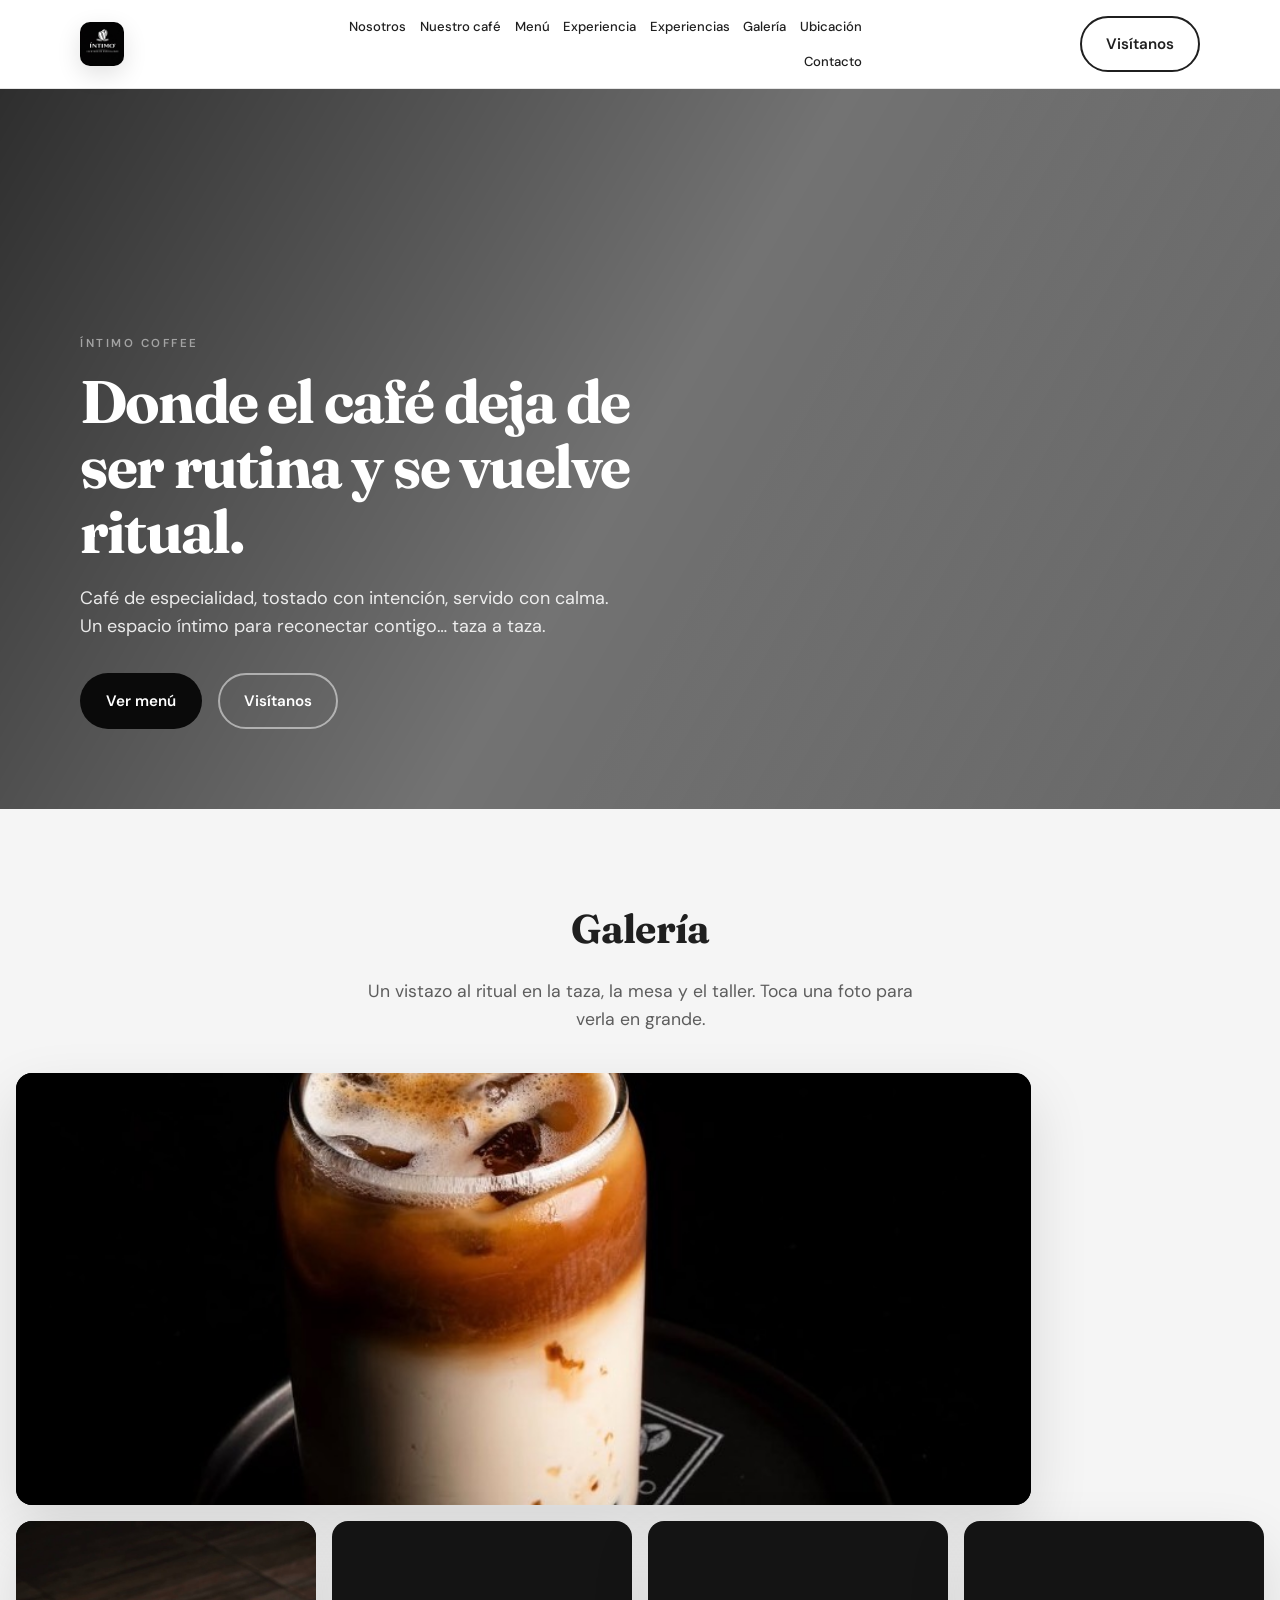
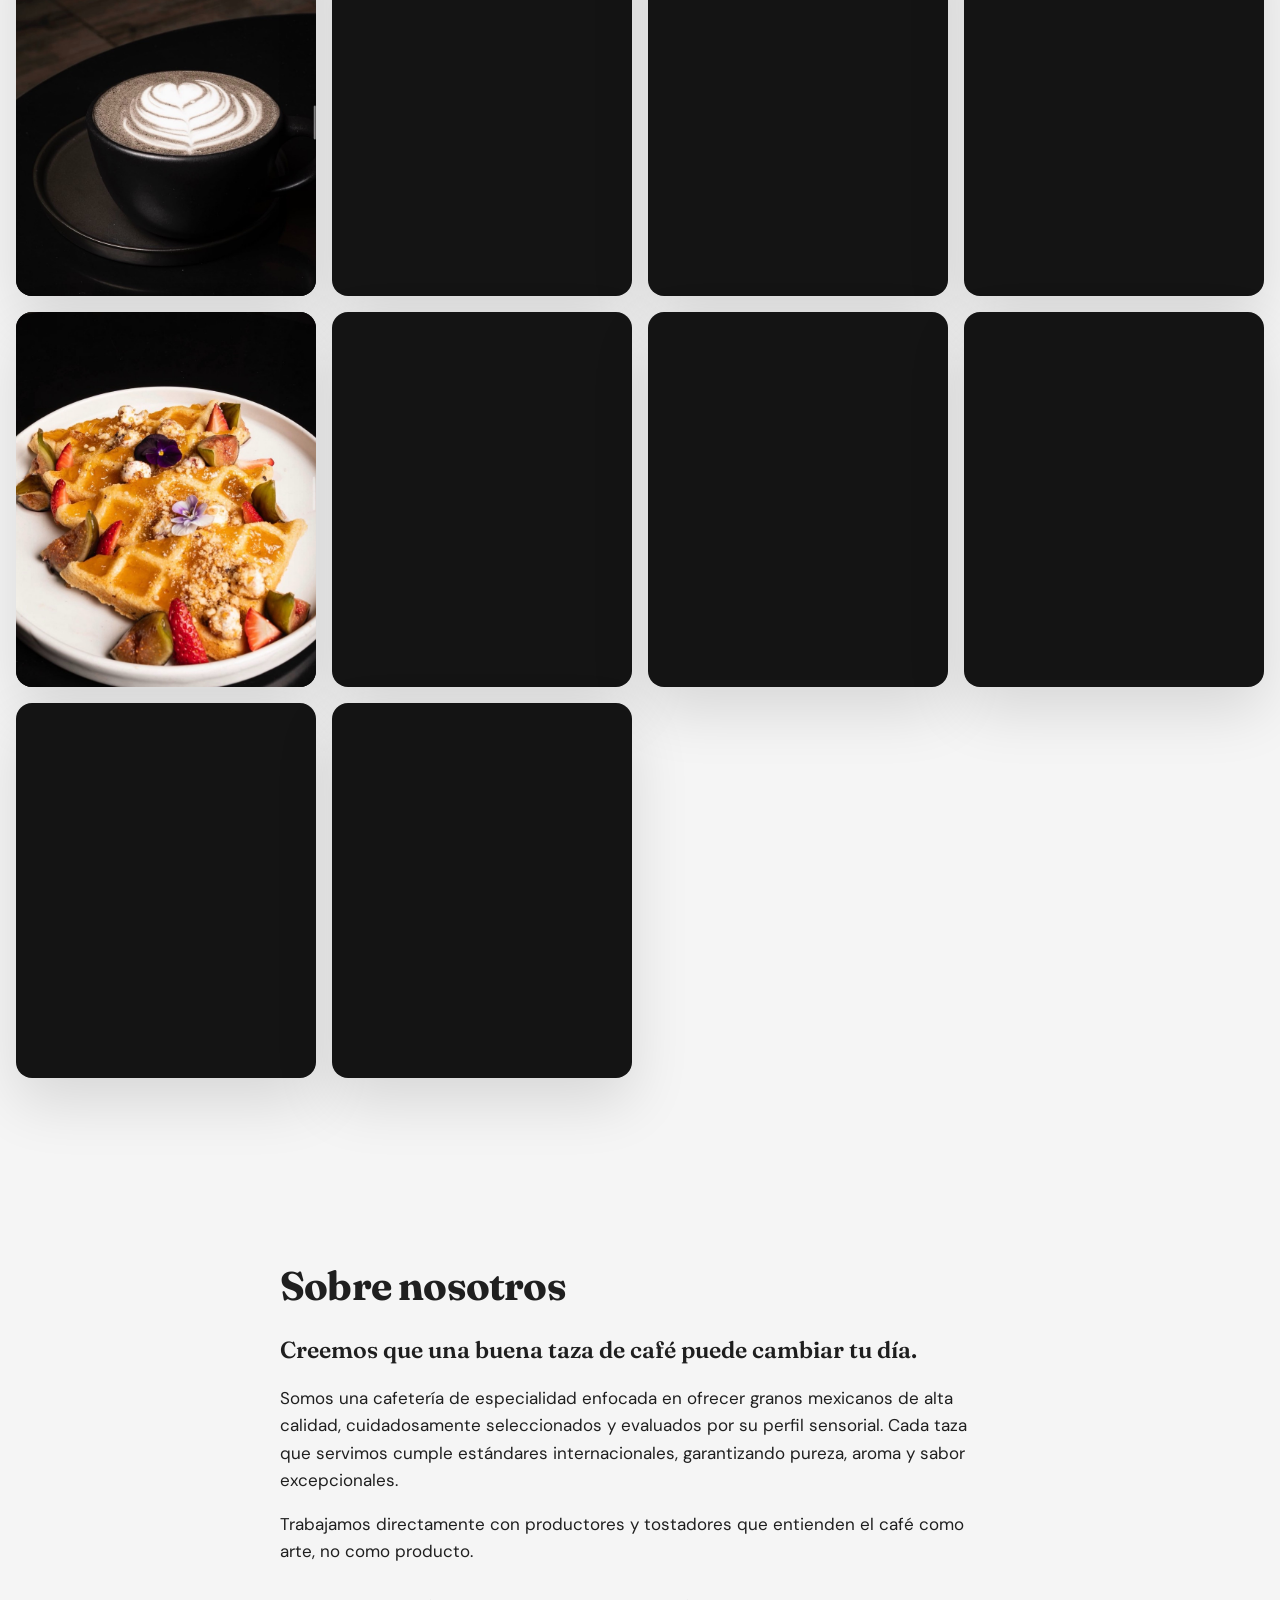
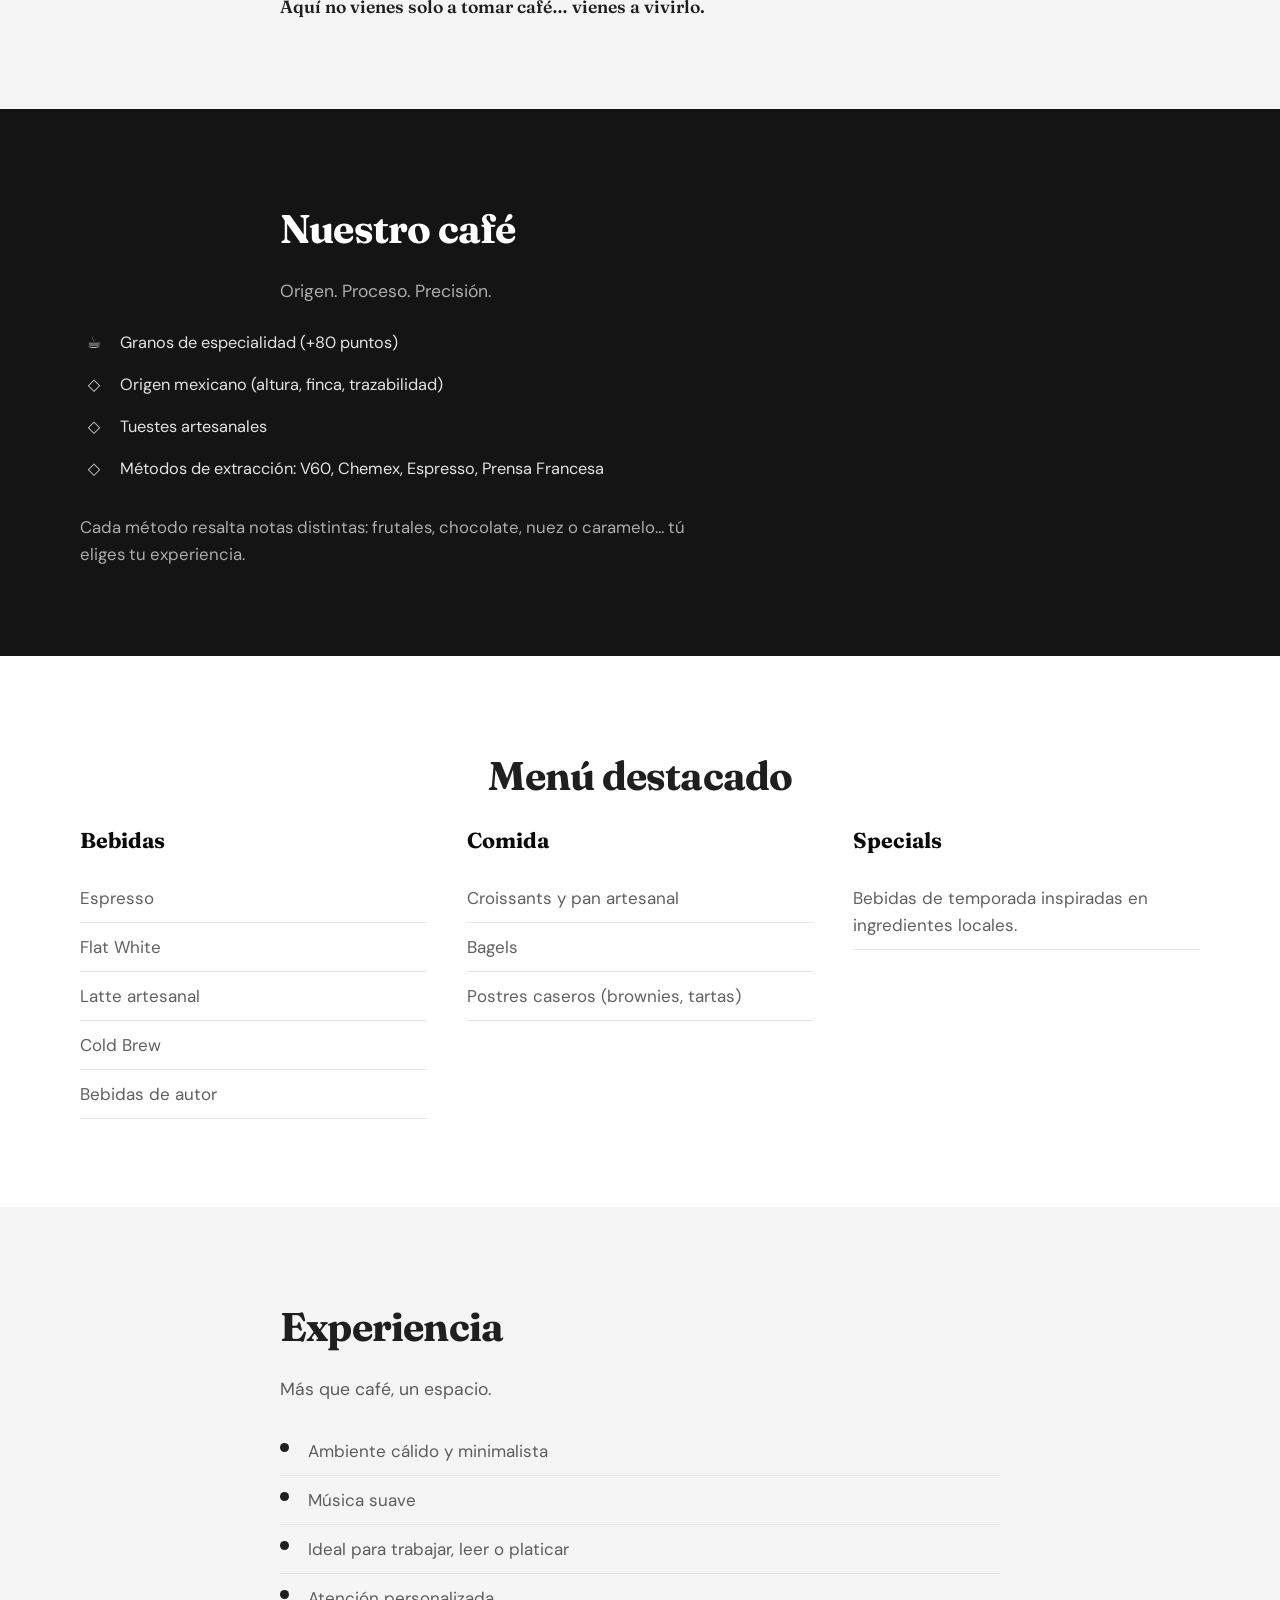
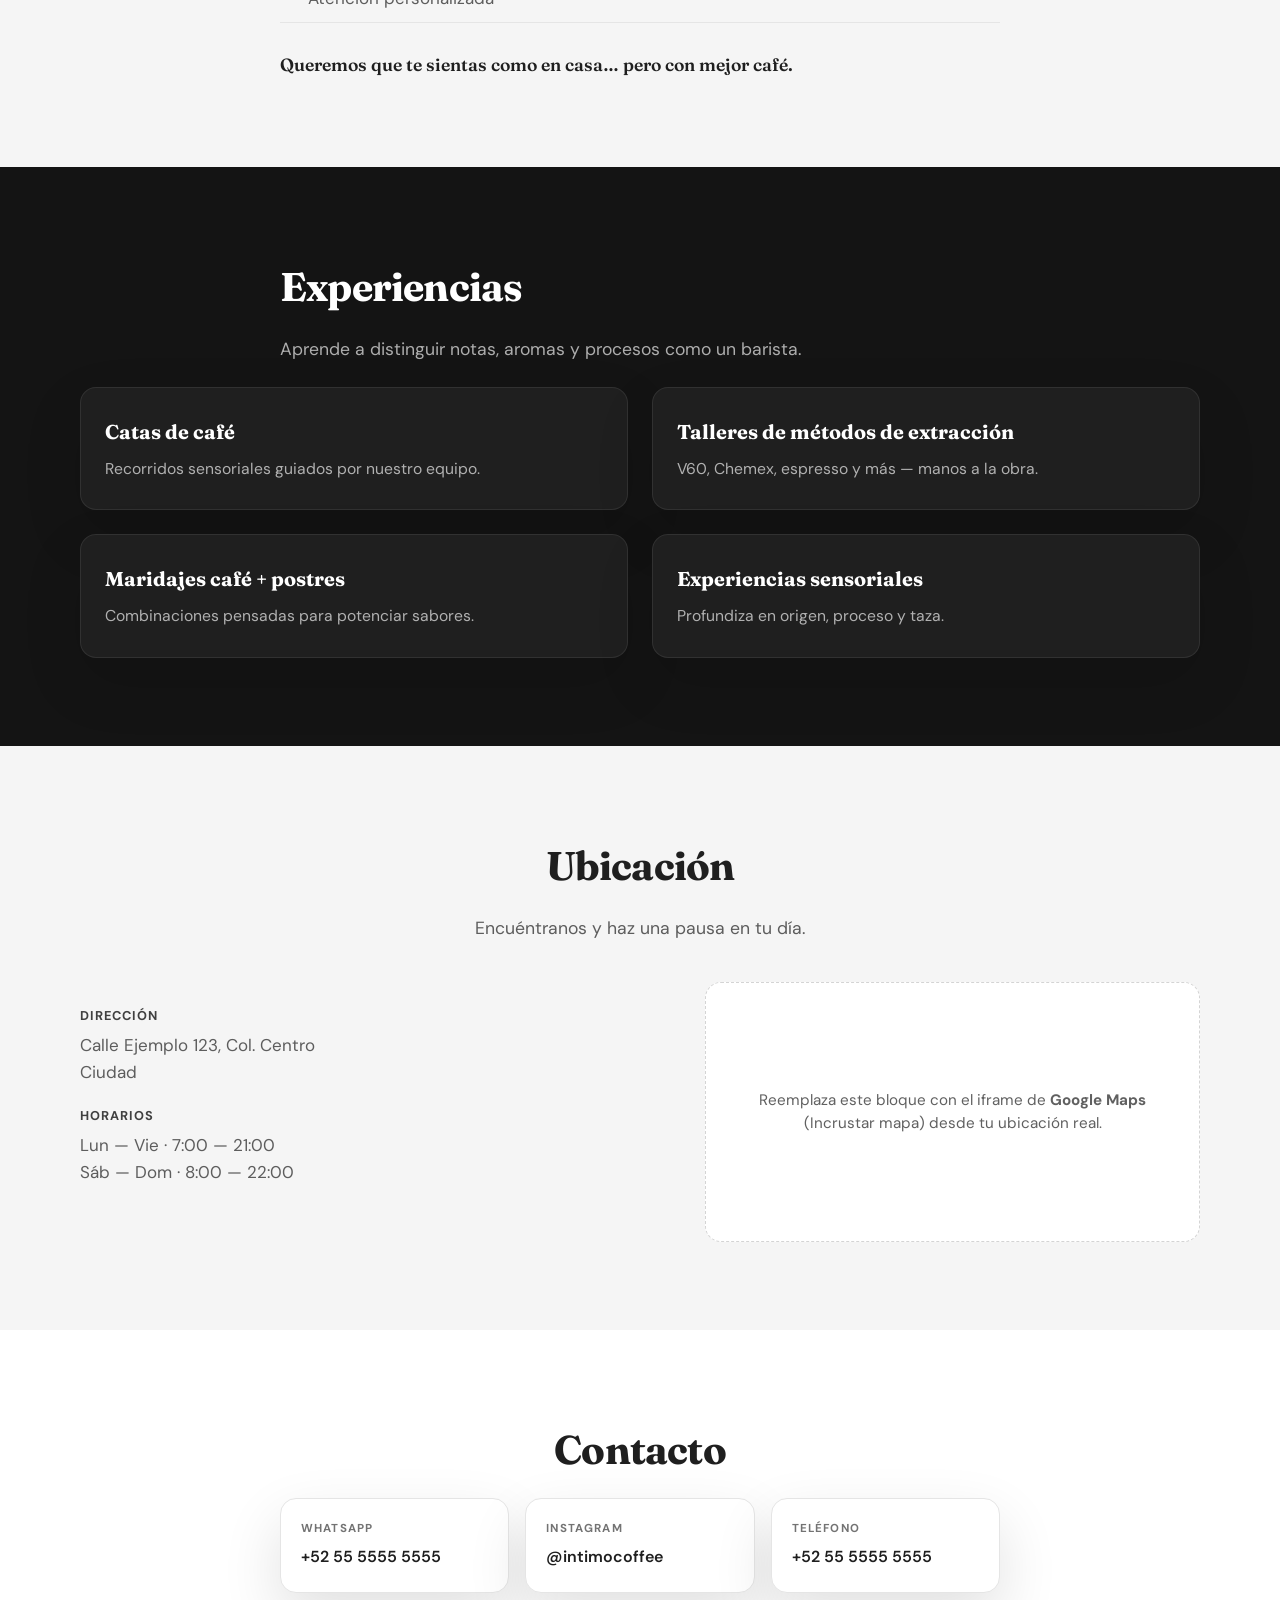
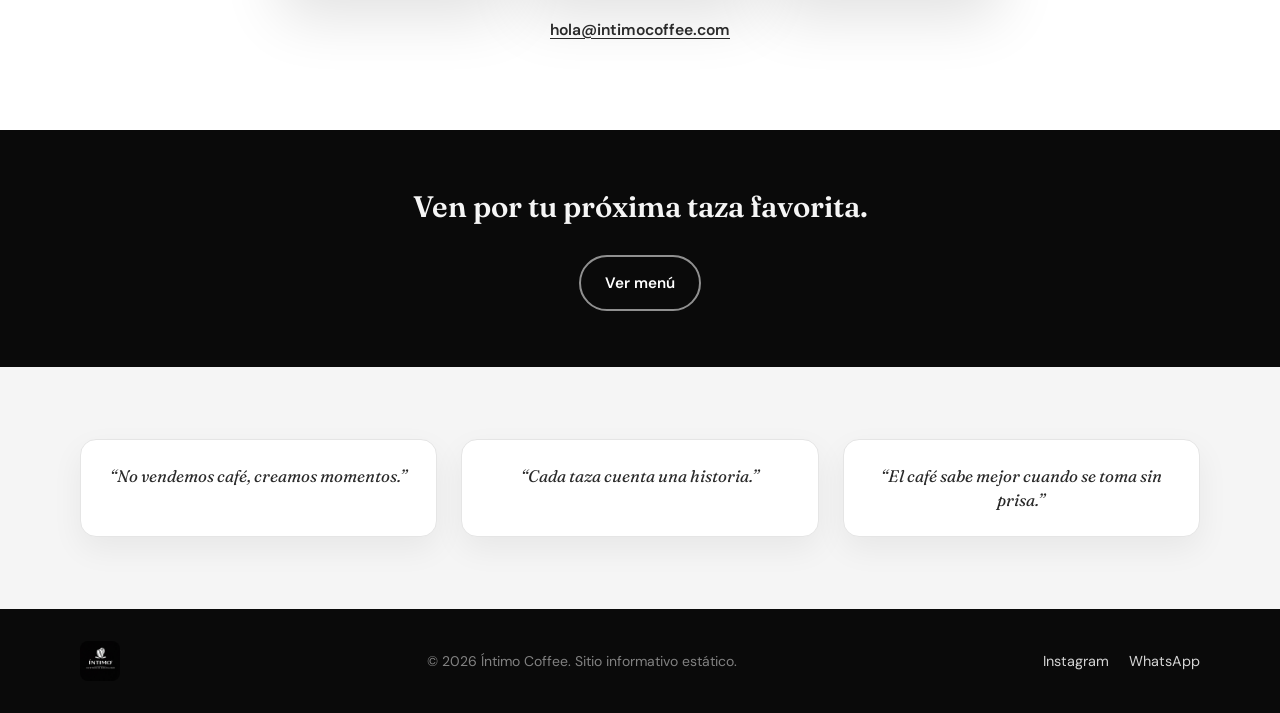
==== commit 46c5e226: "Galería: rejilla a ancho completo y lightbox (reemplaza carrusel) - Mosaico 2/3/4 columnas + primera" ====
--- a/index.html
+++ b/index.html
@@ -65,65 +65,69 @@
       </div>
     </section>
 
-    <!-- Galería -->
+    <!-- Galería (cuadrícula a ancho completo + vista ampliada) -->
     <section id="galeria" class="section section--gallery" aria-labelledby="galeria-titulo">
       <div class="container">
         <h2 id="galeria-titulo" class="section-title center">Galería</h2>
-        <p class="section-intro center section-intro--carousel">Un vistazo al ritual en la taza, la mesa y el taller.</p>
-        <div
-          class="photo-carousel"
-          data-carousel
-          role="region"
-          aria-roledescription="carrusel"
-          aria-label="Fotografías de Íntimo Coffee"
-          tabindex="0"
-        >
-          <div class="photo-carousel__chrome">
-            <button type="button" class="photo-carousel__btn photo-carousel__btn--prev" data-carousel-prev aria-controls="carousel-track" aria-label="Foto anterior">
-              <span aria-hidden="true">‹</span>
-            </button>
-            <div class="photo-carousel__viewport" data-carousel-viewport>
-              <div id="carousel-track" class="photo-carousel__track" data-carousel-track>
-                <figure class="photo-carousel__slide" data-carousel-slide aria-hidden="false">
-                  <img src="images/carousel/slide-01.png" alt="Café helado en capas en vaso de cristal, fondo oscuro." width="900" height="1200" decoding="async" fetchpriority="high" />
-                </figure>
-                <figure class="photo-carousel__slide" data-carousel-slide aria-hidden="true">
-                  <img src="images/carousel/slide-02.png" alt="Latte oscuro en taza negra mate con arte latte, luz dramática." width="900" height="1200" loading="lazy" decoding="async" />
-                </figure>
-                <figure class="photo-carousel__slide" data-carousel-slide aria-hidden="true">
-                  <img src="images/carousel/slide-03.png" alt="Café de especialidad servido desde jarra cerámica amarilla a taza rosa sobre bandeja Íntimo." width="900" height="1200" loading="lazy" decoding="async" />
-                </figure>
-                <figure class="photo-carousel__slide" data-carousel-slide aria-hidden="true">
-                  <img src="images/carousel/slide-04.png" alt="Latte con arte en vaso de doble pared, bandeja negra con logo y vaso de agua." width="900" height="1200" loading="lazy" decoding="async" />
-                </figure>
-                <figure class="photo-carousel__slide" data-carousel-slide aria-hidden="true">
-                  <img src="images/carousel/slide-05.png" alt="Barista preparando pour-over con goteador verde y jarra amarilla sobre báscula." width="900" height="1200" loading="lazy" decoding="async" />
-                </figure>
-                <figure class="photo-carousel__slide" data-carousel-slide aria-hidden="true">
-                  <img src="images/carousel/slide-06.png" alt="Waffles con higos, fresas, miel y flores comestibles en plato artesanal." width="900" height="1200" loading="lazy" decoding="async" />
-                </figure>
-                <figure class="photo-carousel__slide" data-carousel-slide aria-hidden="true">
-                  <img src="images/carousel/slide-07.png" alt="Bebida de autor en vaso facetado con rodaja de naranja deshidratada." width="900" height="1200" loading="lazy" decoding="async" />
-                </figure>
-                <figure class="photo-carousel__slide" data-carousel-slide aria-hidden="true">
-                  <img src="images/carousel/slide-08.png" alt="Servicio de té en tetera de cristal con base de madera y vela, vaso de doble pared sobre bandeja Íntimo." width="900" height="1200" loading="lazy" decoding="async" />
-                </figure>
-                <figure class="photo-carousel__slide" data-carousel-slide aria-hidden="true">
-                  <img src="images/carousel/slide-09.png" alt="Huevos estrellados sobre tostadas artesanales con verduras y guarnición en plato blanco." width="900" height="1200" loading="lazy" decoding="async" />
-                </figure>
-                <figure class="photo-carousel__slide" data-carousel-slide aria-hidden="true">
-                  <img src="images/carousel/slide-10.png" alt="Sándwich club tostado con papas a la francesa en plato blanco." width="900" height="1200" loading="lazy" decoding="async" />
-                </figure>
-                <figure class="photo-carousel__slide" data-carousel-slide aria-hidden="true">
-                  <img src="images/carousel/slide-11.png" alt="Granos de café recién tostados en tambor de tostadora profesional." width="900" height="1200" loading="lazy" decoding="async" />
-                </figure>
-              </div>
-            </div>
-            <button type="button" class="photo-carousel__btn photo-carousel__btn--next" data-carousel-next aria-controls="carousel-track" aria-label="Foto siguiente">
-              <span aria-hidden="true">›</span>
-            </button>
-          </div>
-          <p class="photo-carousel__status" data-carousel-status aria-live="polite">Foto 1 de 11</p>
+        <p class="section-intro center section-intro--gallery">Un vistazo al ritual en la taza, la mesa y el taller. Toca una foto para verla en grande.</p>
+      </div>
+      <div class="photo-gallery-bleed">
+        <div class="photo-gallery" role="list">
+          <div class="photo-gallery__cell photo-gallery__cell--hero" role="listitem">
+            <button type="button" class="photo-gallery__tile" data-gallery-open aria-label="Ampliar: café helado en capas en vaso de cristal">
+              <img src="images/carousel/slide-01.png" alt="Café helado en capas en vaso de cristal, fondo oscuro." width="900" height="1200" decoding="async" fetchpriority="high" />
+            </button>
+          </div>
+          <div class="photo-gallery__cell" role="listitem">
+            <button type="button" class="photo-gallery__tile" data-gallery-open aria-label="Ampliar: latte en taza negra con arte latte">
+              <img src="images/carousel/slide-02.png" alt="Latte oscuro en taza negra mate con arte latte, luz dramática." width="900" height="1200" loading="lazy" decoding="async" />
+            </button>
+          </div>
+          <div class="photo-gallery__cell" role="listitem">
+            <button type="button" class="photo-gallery__tile" data-gallery-open aria-label="Ampliar: servicio desde jarra a taza sobre bandeja Íntimo">
+              <img src="images/carousel/slide-03.png" alt="Café de especialidad servido desde jarra cerámica amarilla a taza rosa sobre bandeja Íntimo." width="900" height="1200" loading="lazy" decoding="async" />
+            </button>
+          </div>
+          <div class="photo-gallery__cell" role="listitem">
+            <button type="button" class="photo-gallery__tile" data-gallery-open aria-label="Ampliar: latte en vaso doble pared con vaso de agua">
+              <img src="images/carousel/slide-04.png" alt="Latte con arte en vaso de doble pared, bandeja negra con logo y vaso de agua." width="900" height="1200" loading="lazy" decoding="async" />
+            </button>
+          </div>
+          <div class="photo-gallery__cell" role="listitem">
+            <button type="button" class="photo-gallery__tile" data-gallery-open aria-label="Ampliar: preparación pour-over">
+              <img src="images/carousel/slide-05.png" alt="Barista preparando pour-over con goteador verde y jarra amarilla sobre báscula." width="900" height="1200" loading="lazy" decoding="async" />
+            </button>
+          </div>
+          <div class="photo-gallery__cell" role="listitem">
+            <button type="button" class="photo-gallery__tile" data-gallery-open aria-label="Ampliar: waffles con fruta y miel">
+              <img src="images/carousel/slide-06.png" alt="Waffles con higos, fresas, miel y flores comestibles en plato artesanal." width="900" height="1200" loading="lazy" decoding="async" />
+            </button>
+          </div>
+          <div class="photo-gallery__cell" role="listitem">
+            <button type="button" class="photo-gallery__tile" data-gallery-open aria-label="Ampliar: bebida de autor con naranja deshidratada">
+              <img src="images/carousel/slide-07.png" alt="Bebida de autor en vaso facetado con rodaja de naranja deshidratada." width="900" height="1200" loading="lazy" decoding="async" />
+            </button>
+          </div>
+          <div class="photo-gallery__cell" role="listitem">
+            <button type="button" class="photo-gallery__tile" data-gallery-open aria-label="Ampliar: servicio de té">
+              <img src="images/carousel/slide-08.png" alt="Servicio de té en tetera de cristal con base de madera y vela, vaso de doble pared sobre bandeja Íntimo." width="900" height="1200" loading="lazy" decoding="async" />
+            </button>
+          </div>
+          <div class="photo-gallery__cell" role="listitem">
+            <button type="button" class="photo-gallery__tile" data-gallery-open aria-label="Ampliar: huevos con tostadas">
+              <img src="images/carousel/slide-09.png" alt="Huevos estrellados sobre tostadas artesanales con verduras y guarnición en plato blanco." width="900" height="1200" loading="lazy" decoding="async" />
+            </button>
+          </div>
+          <div class="photo-gallery__cell" role="listitem">
+            <button type="button" class="photo-gallery__tile" data-gallery-open aria-label="Ampliar: sándwich club con papas">
+              <img src="images/carousel/slide-10.png" alt="Sándwich club tostado con papas a la francesa en plato blanco." width="900" height="1200" loading="lazy" decoding="async" />
+            </button>
+          </div>
+          <div class="photo-gallery__cell" role="listitem">
+            <button type="button" class="photo-gallery__tile" data-gallery-open aria-label="Ampliar: granos en tostadora">
+              <img src="images/carousel/slide-11.png" alt="Granos de café recién tostados en tambor de tostadora profesional." width="900" height="1200" loading="lazy" decoding="async" />
+            </button>
+          </div>
         </div>
       </div>
     </section>
@@ -322,6 +326,15 @@
     </div>
   </footer>
 
+  <dialog id="gallery-dialog" class="gallery-dialog" aria-label="Vista ampliada de la foto">
+    <div class="gallery-dialog__shell">
+      <div class="gallery-dialog__box">
+        <button type="button" class="gallery-dialog__close" aria-label="Cerrar vista ampliada">&times;</button>
+        <img class="gallery-dialog__img" src="" alt="" width="1200" height="1600" decoding="async" />
+      </div>
+    </div>
+  </dialog>
+
   <script src="js/main.js"></script>
 </body>
 </html>
--- a/css/styles.css
+++ b/css/styles.css
@@ -319,110 +319,182 @@
   gap: 1rem;
 }
 
-/* Galería — carrusel */
+/* Galería — cuadrícula a ancho de viewport */
 .section--gallery {
   background: var(--gray-100);
-}
-
-.section-intro--carousel {
+  padding-bottom: clamp(2.5rem, 6vw, 4rem);
+}
+
+.section-intro--gallery {
   margin-bottom: 2rem;
 }
 
-.photo-carousel {
-  max-width: 560px;
+.photo-gallery-bleed {
+  width: 100vw;
+  margin-left: calc(50% - 50vw);
+  padding: 0 max(1rem, env(safe-area-inset-left)) 0 max(1rem, env(safe-area-inset-right));
+  box-sizing: border-box;
+}
+
+.photo-gallery {
+  display: grid;
+  gap: 0.65rem;
+  grid-template-columns: repeat(2, minmax(0, 1fr));
+  max-width: 1600px;
   margin-inline: auto;
 }
 
-.photo-carousel:focus-visible {
-  outline: 3px solid var(--gray-900);
-  outline-offset: 4px;
+@media (min-width: 640px) {
+  .photo-gallery {
+    gap: 0.85rem;
+    grid-template-columns: repeat(3, minmax(0, 1fr));
+  }
+}
+
+@media (min-width: 1024px) {
+  .photo-gallery {
+    gap: 1rem;
+    grid-template-columns: repeat(4, minmax(0, 1fr));
+  }
+}
+
+.photo-gallery__cell {
+  margin: 0;
+  min-width: 0;
+  aspect-ratio: 4 / 5;
+}
+
+.photo-gallery__cell--hero {
+  grid-column: 1 / -1;
+  aspect-ratio: 16 / 9;
+  max-height: min(52vh, 620px);
+}
+
+@media (min-width: 1024px) {
+  .photo-gallery__cell--hero {
+    aspect-ratio: 2.35 / 1;
+    max-height: min(48vh, 640px);
+  }
+}
+
+.photo-gallery__tile {
+  display: block;
+  width: 100%;
+  height: 100%;
+  margin: 0;
+  padding: 0;
+  border: none;
   border-radius: var(--radius);
-}
-
-.photo-carousel__chrome {
-  display: grid;
-  grid-template-columns: auto minmax(0, 1fr) auto;
-  align-items: center;
-  gap: 0.35rem;
-}
-
-@media (min-width: 480px) {
-  .photo-carousel__chrome {
-    gap: 0.75rem;
-  }
-}
-
-.photo-carousel__viewport {
   overflow: hidden;
-  border-radius: var(--radius);
+  cursor: zoom-in;
   background: var(--gray-950);
   box-shadow: var(--shadow);
-}
-
-.photo-carousel__track {
-  display: flex;
-  transition: transform 0.55s cubic-bezier(0.22, 1, 0.36, 1);
-  will-change: transform;
-}
-
-.photo-carousel.is-reduced-motion .photo-carousel__track {
-  transition: none;
-}
-
-.photo-carousel__slide {
-  flex: 0 0 100%;
-  margin: 0;
-  min-width: 0;
-}
-
-.photo-carousel__slide img {
+  transition: transform 0.3s ease, box-shadow 0.3s ease;
+}
+
+.photo-gallery__tile:hover {
+  transform: scale(1.02);
+  box-shadow: 0 28px 70px rgba(0, 0, 0, 0.18);
+}
+
+.photo-gallery__tile:focus-visible {
+  outline: 3px solid var(--gray-900);
+  outline-offset: 3px;
+}
+
+.photo-gallery__tile img {
+  display: block;
+  width: 100%;
+  height: 100%;
+  object-fit: cover;
+}
+
+@media (prefers-reduced-motion: reduce) {
+  .photo-gallery__tile {
+    transition: none;
+  }
+
+  .photo-gallery__tile:hover {
+    transform: none;
+  }
+}
+
+.gallery-dialog {
+  width: 100%;
+  max-width: 100vw;
+  height: 100%;
+  max-height: 100dvh;
+  margin: 0;
+  padding: 0;
+  border: none;
+  background: transparent;
+  box-sizing: border-box;
+}
+
+.gallery-dialog::backdrop {
+  background: rgba(0, 0, 0, 0.88);
+  cursor: pointer;
+}
+
+.gallery-dialog__shell {
+  width: 100%;
+  min-height: 100%;
+  display: flex;
+  align-items: center;
+  justify-content: center;
+  padding: clamp(1rem, 4vw, 2rem);
+  box-sizing: border-box;
+  cursor: pointer;
+}
+
+.gallery-dialog__box {
+  position: relative;
+  width: min(100%, 1080px);
+  max-height: 100%;
+  background: var(--black);
+  border-radius: var(--radius);
+  overflow: hidden;
+  box-shadow: 0 40px 100px rgba(0, 0, 0, 0.45);
+  cursor: default;
+}
+
+.gallery-dialog__img {
   display: block;
   width: 100%;
   height: auto;
-  aspect-ratio: 3 / 4;
-  object-fit: cover;
-}
-
-.photo-carousel__btn {
-  flex-shrink: 0;
+  max-height: min(86dvh, 880px);
+  object-fit: contain;
+  margin: 0 auto;
+}
+
+.gallery-dialog__close {
+  position: absolute;
+  top: 0.65rem;
+  right: 0.65rem;
+  z-index: 2;
   width: 44px;
   height: 44px;
   display: grid;
   place-items: center;
   padding: 0;
+  border: 1px solid rgba(255, 255, 255, 0.35);
   border-radius: 50%;
-  border: 1px solid var(--gray-300);
-  background: var(--white);
-  color: var(--gray-900);
-  font-size: 1.5rem;
+  background: rgba(0, 0, 0, 0.55);
+  color: var(--white);
+  font-size: 1.75rem;
   line-height: 1;
   cursor: pointer;
-  transition: background 0.15s ease, border-color 0.15s ease, color 0.15s ease;
-}
-
-.photo-carousel__btn:hover {
-  background: var(--black);
-  color: var(--white);
-  border-color: var(--black);
-}
-
-.photo-carousel__btn:focus-visible {
-  outline: 3px solid var(--gray-700);
+  transition: background 0.15s ease, border-color 0.15s ease;
+}
+
+.gallery-dialog__close:hover {
+  background: rgba(255, 255, 255, 0.15);
+  border-color: rgba(255, 255, 255, 0.6);
+}
+
+.gallery-dialog__close:focus-visible {
+  outline: 3px solid var(--white);
   outline-offset: 2px;
-}
-
-.photo-carousel__btn span {
-  position: relative;
-  top: -1px;
-}
-
-.photo-carousel__status {
-  margin: 1rem 0 0;
-  text-align: center;
-  font-size: 0.9rem;
-  font-weight: 600;
-  color: var(--gray-600);
-  letter-spacing: 0.04em;
 }
 
 /* Sections */
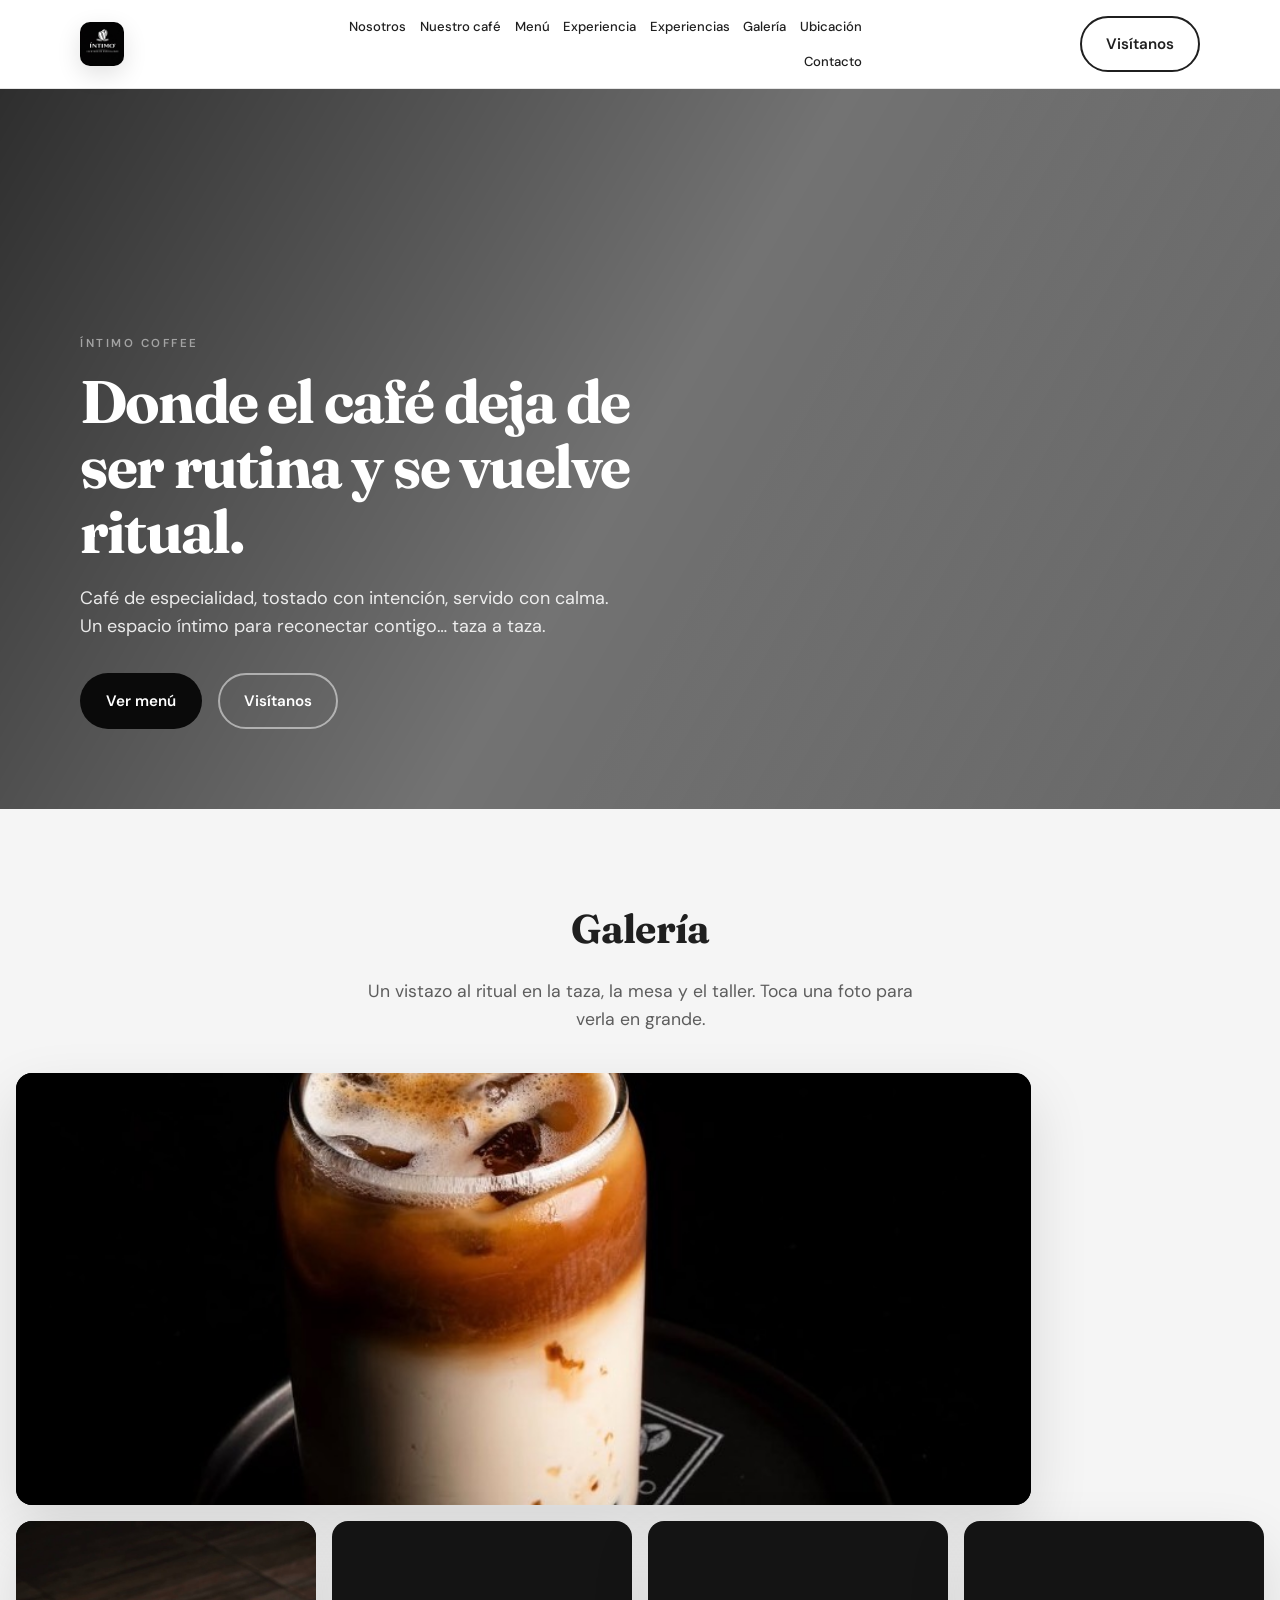
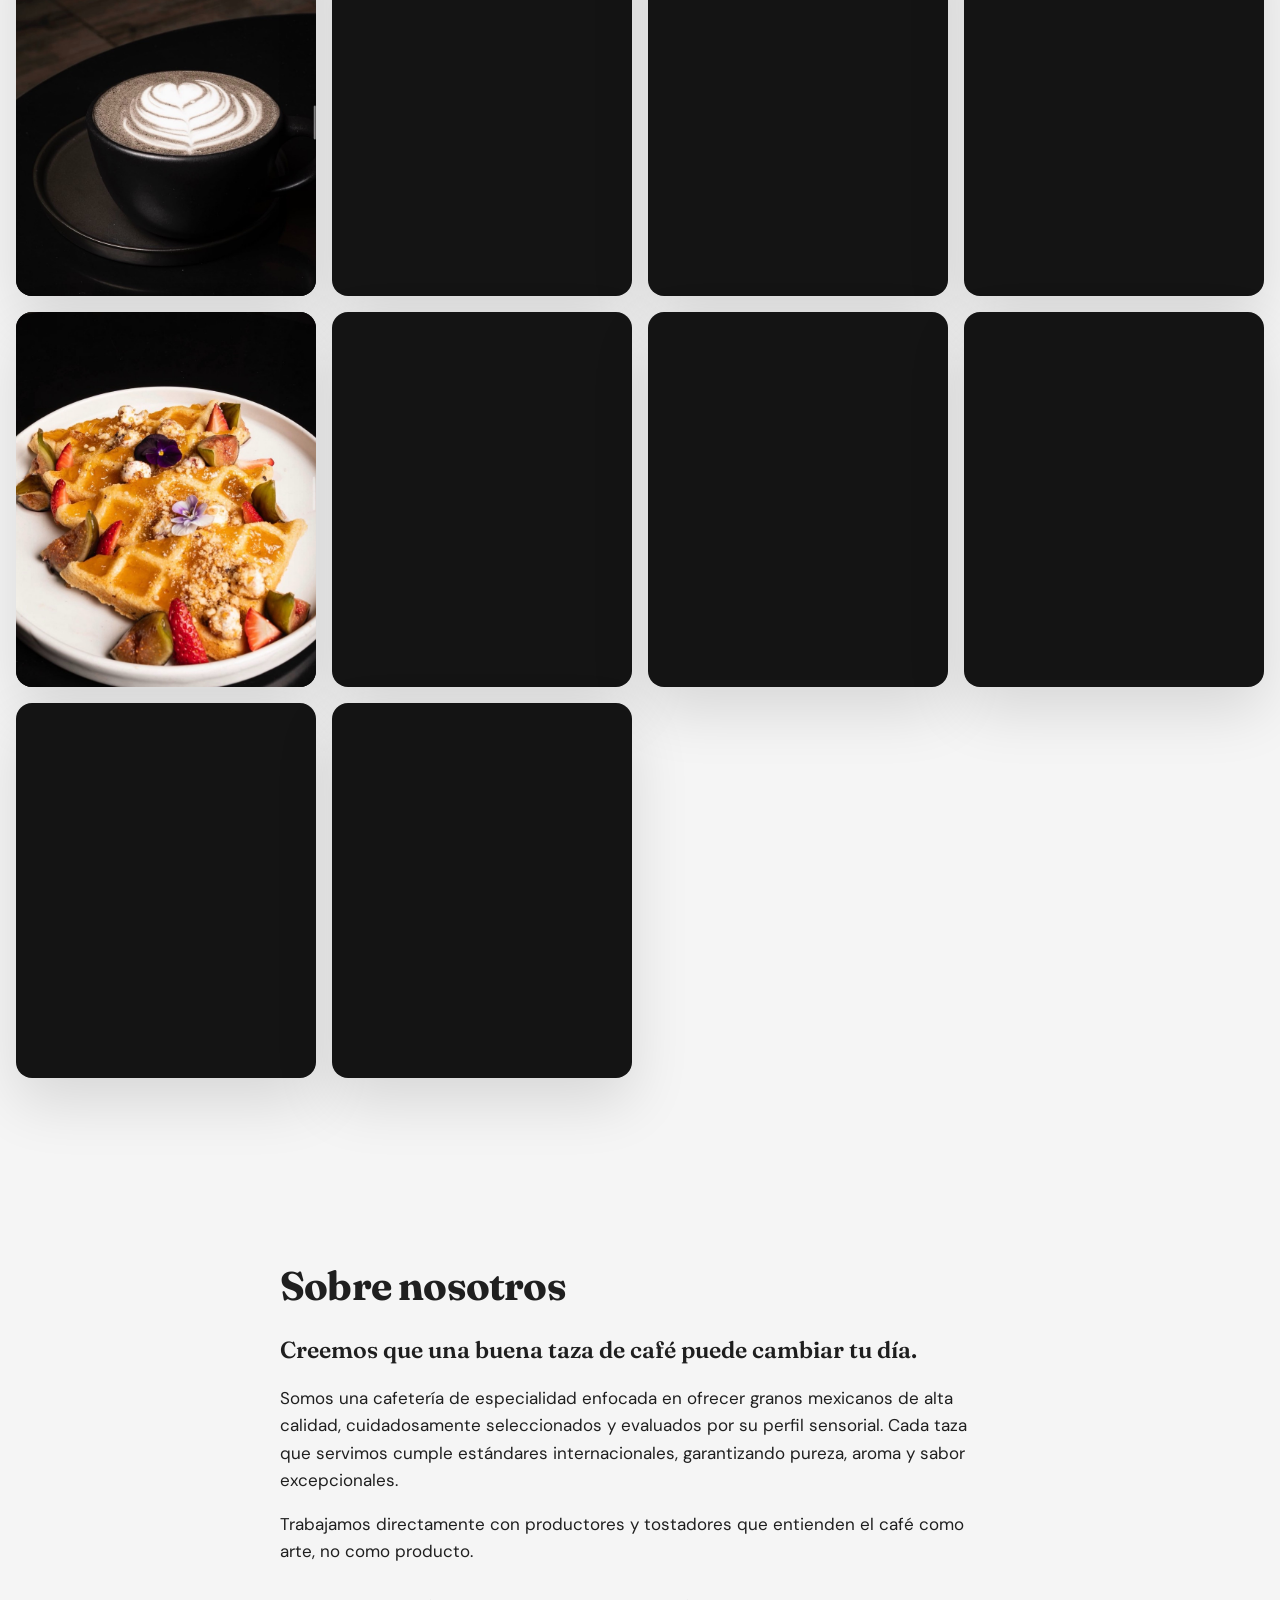
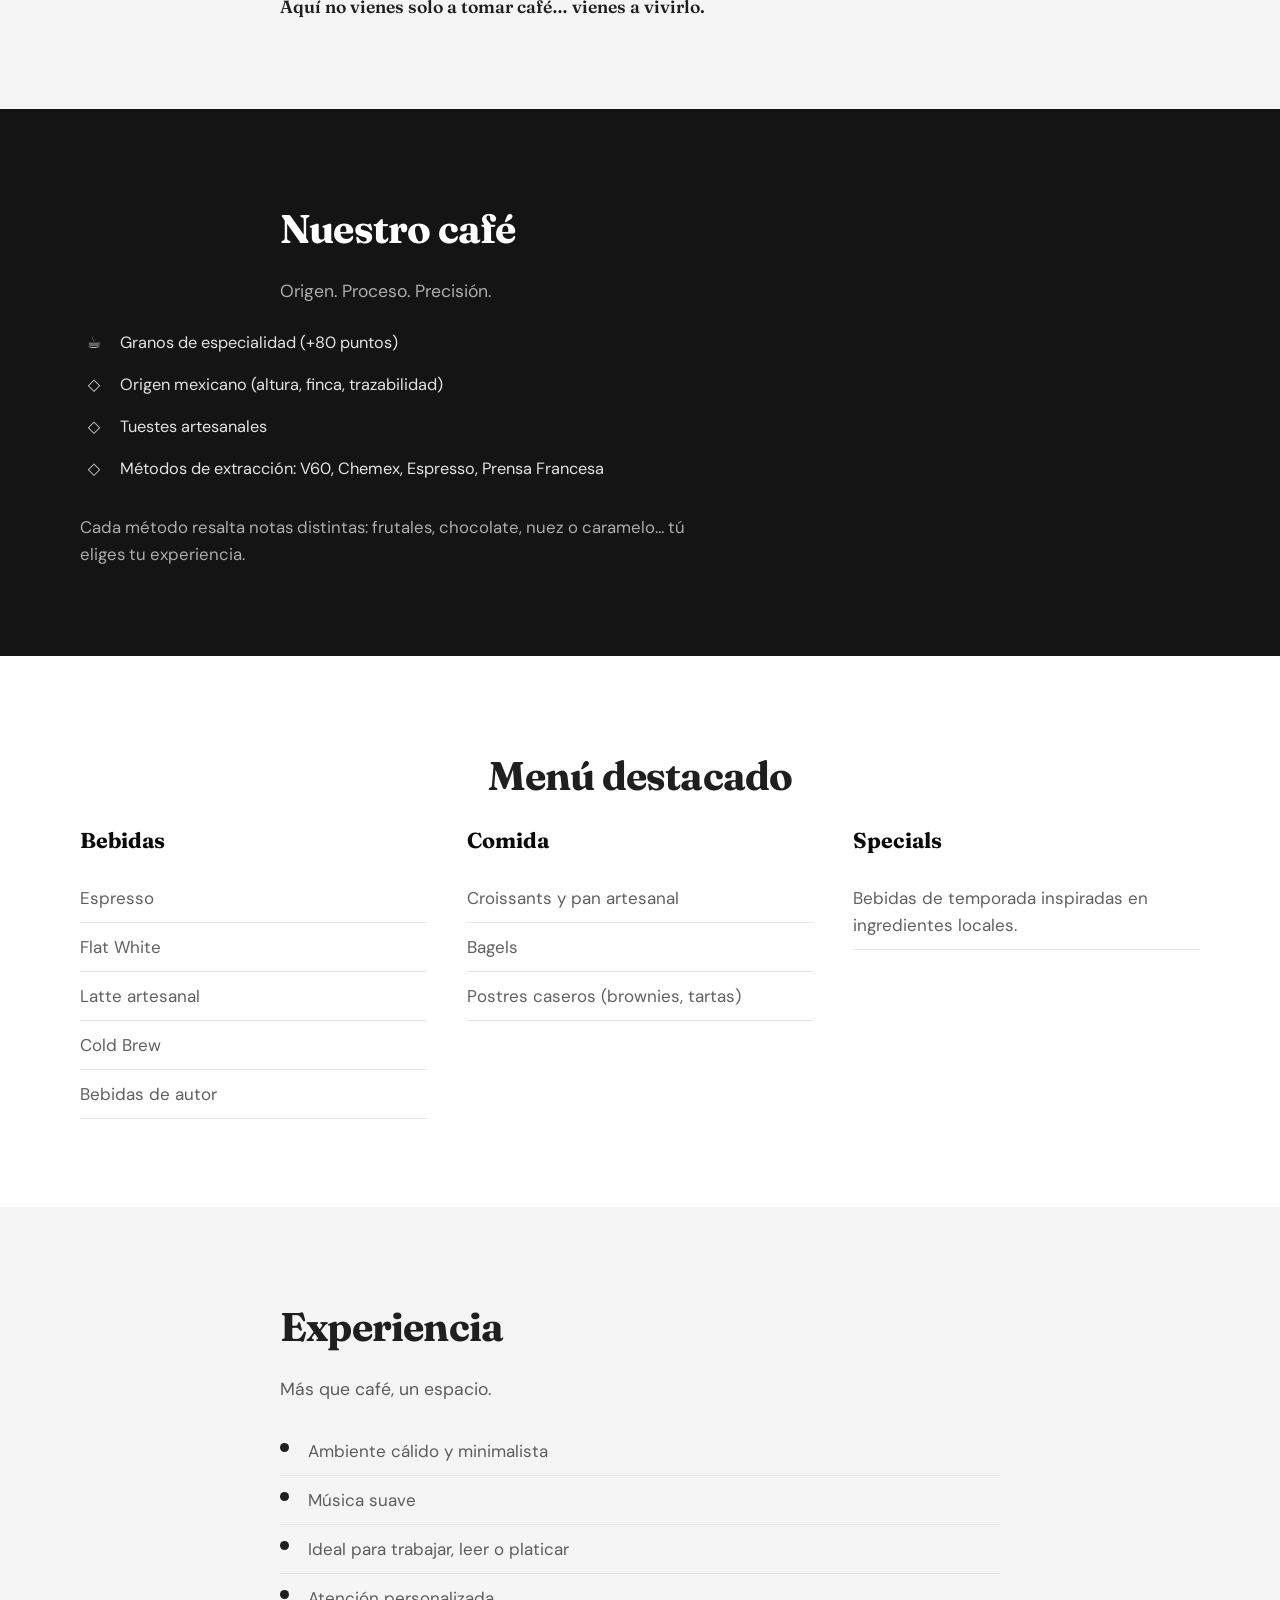
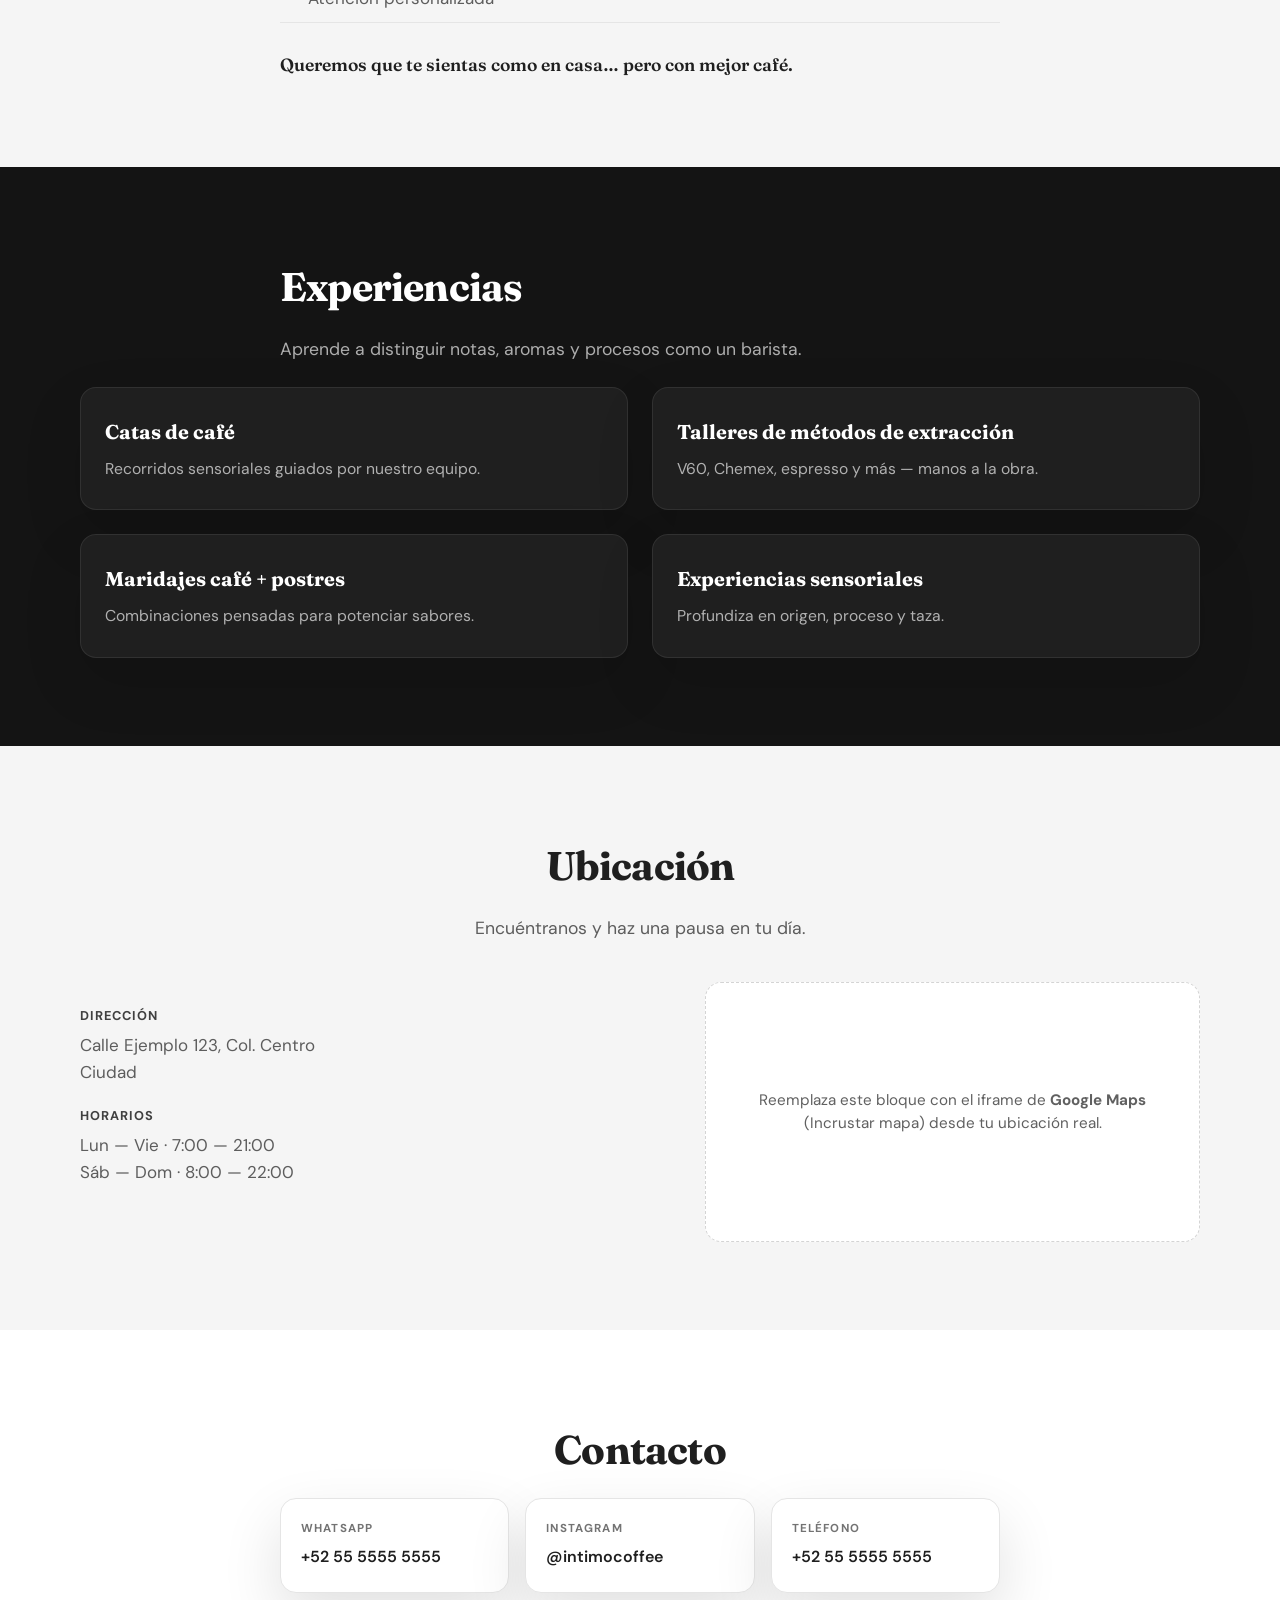
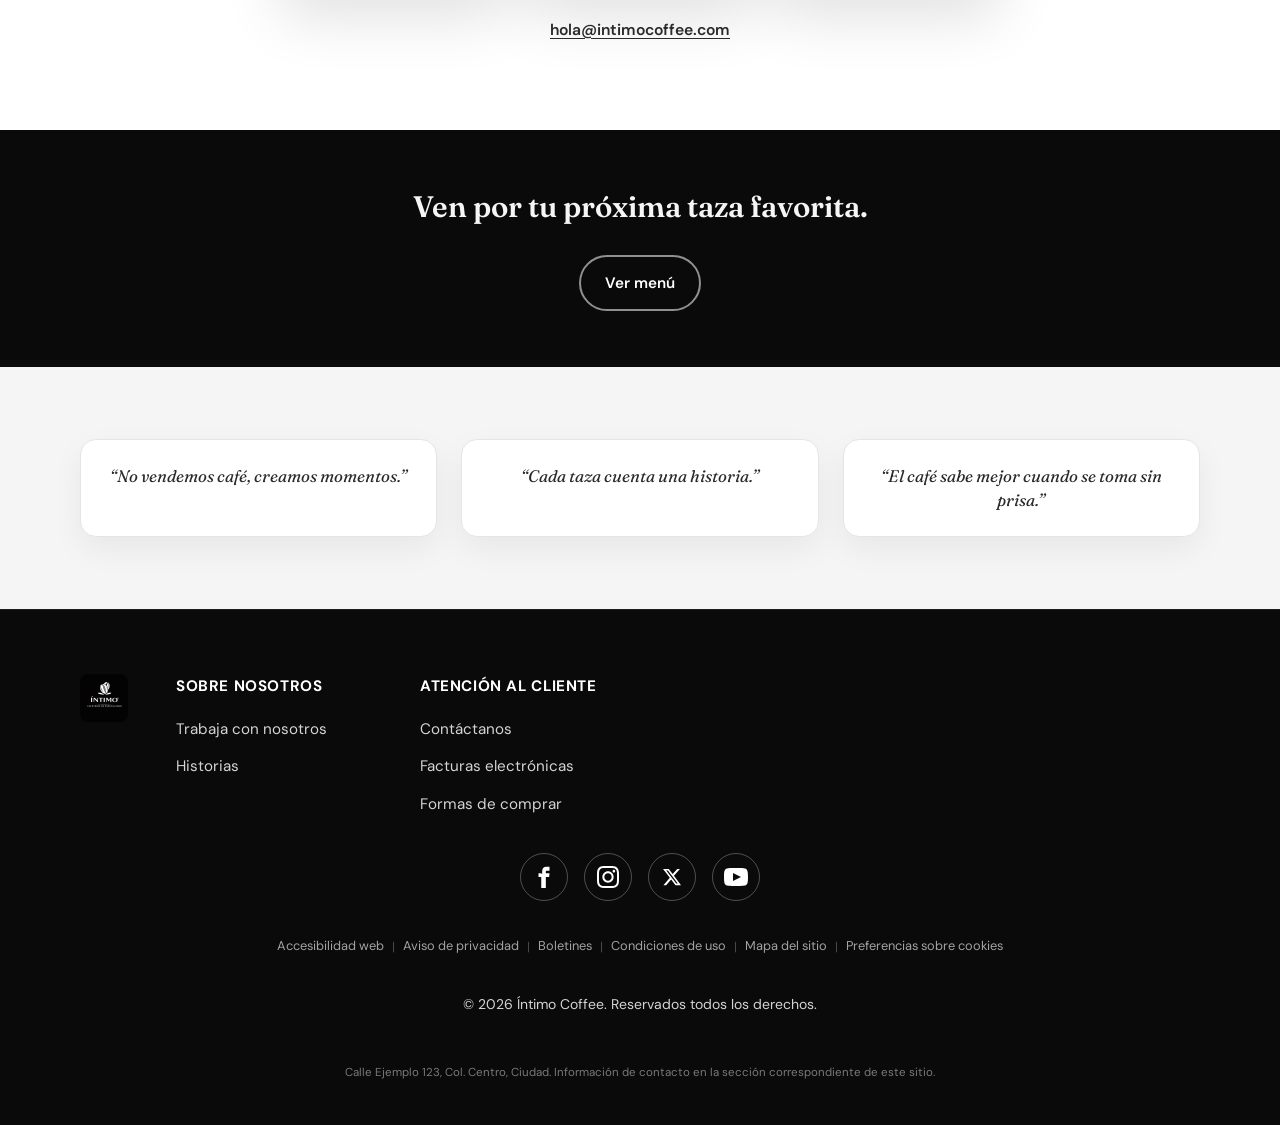
==== commit 115725a5: "Footer negro estilo columnas: sobre nosotros, atención, redes y legal - Enlaces a secciones donde ap" ====
--- a/index.html
+++ b/index.html
@@ -314,15 +314,63 @@
   </main>
 
   <footer class="site-footer">
-    <div class="container footer-inner">
-      <div class="footer-brand">
-        <img class="footer-brand__logo" src="images/logo-intimo.png" alt="Íntimo — cafetería de especialidad" width="768" height="768" decoding="async" />
-      </div>
-      <p class="footer-copy">© <span id="year"></span> Íntimo Coffee. Sitio informativo estático.</p>
-      <div class="footer-links">
-        <a href="https://instagram.com/" rel="noopener noreferrer" target="_blank">Instagram</a>
-        <a href="https://wa.me/525555555555" rel="noopener noreferrer" target="_blank">WhatsApp</a>
-      </div>
+    <div class="container footer-extended">
+      <div class="footer-top">
+        <a href="#inicio" class="footer-brand-link" aria-label="Íntimo Coffee — inicio">
+          <img class="footer-brand__logo" src="images/logo-intimo.png" alt="" width="768" height="768" decoding="async" />
+        </a>
+        <div class="footer-columns" aria-label="Enlaces del sitio">
+          <div class="footer-col">
+            <h2 class="footer-heading">Sobre nosotros</h2>
+            <ul class="footer-list">
+              <li><a href="#">Trabaja con nosotros</a></li>
+              <li><a href="#sobre-nosotros">Historias</a></li>
+            </ul>
+          </div>
+          <div class="footer-col">
+            <h2 class="footer-heading">Atención al cliente</h2>
+            <ul class="footer-list">
+              <li><a href="#contacto">Contáctanos</a></li>
+              <li><a href="#">Facturas electrónicas</a></li>
+              <li><a href="#menu">Formas de comprar</a></li>
+            </ul>
+          </div>
+        </div>
+      </div>
+
+      <div class="footer-social" aria-label="Redes sociales">
+        <a class="footer-social__btn" href="#" rel="noopener noreferrer" target="_blank" aria-label="Facebook">
+          <svg xmlns="http://www.w3.org/2000/svg" width="22" height="22" viewBox="0 0 24 24" fill="currentColor" aria-hidden="true"><path d="M9 8h-3v4h3v12h5v-12h3.602l.398-4h-4v-1.255c0-1.213.244-1.693 1.448-1.693h2.552v-4.255h-3.351c-3.314 0-4.649 1.896-4.649 5.432v2.771z"/></svg>
+        </a>
+        <a class="footer-social__btn" href="https://instagram.com/" rel="noopener noreferrer" target="_blank" aria-label="Instagram">
+          <svg xmlns="http://www.w3.org/2000/svg" width="22" height="22" viewBox="0 0 24 24" fill="currentColor" aria-hidden="true"><path d="M12 2.163c3.204 0 3.584.012 4.85.07 3.252.148 4.771 1.691 4.919 4.919.058 1.265.069 1.645.069 4.849 0 3.205-.012 3.584-.069 4.849-.149 3.225-1.664 4.771-4.919 4.919-1.266.058-1.644.07-4.85.07-3.204 0-3.584-.012-4.849-.07-3.26-.149-4.771-1.699-4.919-4.92-.058-1.265-.07-1.644-.07-4.849 0-3.204.013-3.583.07-4.849.149-3.227 1.664-4.771 4.919-4.919 1.266-.057 1.645-.069 4.849-.069zm0-2.163c-3.259 0-3.667.014-4.947.072-4.358.2-6.78 2.618-6.98 6.98-.059 1.281-.073 1.689-.073 4.948 0 3.259.014 3.668.072 4.948.2 4.358 2.618 6.78 6.98 6.98 1.281.058 1.689.072 4.948.072 3.259 0 3.668-.014 4.948-.072 4.354-.2 6.782-2.618 6.979-6.98.059-1.28.073-1.689.073-4.948 0-3.259-.014-3.667-.072-4.947-.196-4.354-2.617-6.78-6.979-6.98-1.281-.059-1.69-.073-4.949-.073zm0 5.838c-3.403 0-6.162 2.759-6.162 6.162s2.759 6.163 6.162 6.163 6.162-2.759 6.162-6.163c0-3.403-2.759-6.162-6.162-6.162zm0 10.162c-2.209 0-4-1.79-4-4 0-2.209 1.791-4 4-4s4 1.791 4 4c0 2.21-1.791 4-4 4zm6.406-11.845c-.796 0-1.441.645-1.441 1.44s.645 1.44 1.441 1.44c.795 0 1.439-.645 1.439-1.44s-.644-1.44-1.439-1.44z"/></svg>
+        </a>
+        <a class="footer-social__btn" href="#" rel="noopener noreferrer" target="_blank" aria-label="X (Twitter)">
+          <svg xmlns="http://www.w3.org/2000/svg" width="20" height="20" viewBox="0 0 24 24" fill="currentColor" aria-hidden="true"><path d="M18.244 2.25h3.308l-7.227 8.26 8.502 11.24H16.17l-5.214-6.817L4.99 21.75H1.68l7.73-8.835L1.254 2.25H8.08l4.713 6.231zm-1.161 17.52h1.833L7.084 4.126H5.117z"/></svg>
+        </a>
+        <a class="footer-social__btn" href="#" rel="noopener noreferrer" target="_blank" aria-label="YouTube">
+          <svg xmlns="http://www.w3.org/2000/svg" width="24" height="24" viewBox="0 0 24 24" fill="currentColor" aria-hidden="true"><path d="M19.615 3.184c-3.604-.246-11.631-.245-15.23 0-3.897.266-4.356 2.62-4.385 8.816.029 6.185.484 8.549 4.385 8.816 3.6.245 11.626.246 15.23 0 3.897-.266 4.356-2.62 4.385-8.816-.029-6.185-.484-8.549-4.385-8.816zm-10.615 12.816v-8l8 3.993-8 4.007z"/></svg>
+        </a>
+      </div>
+
+      <nav class="footer-legal" aria-label="Avisos legales y utilidades">
+        <ul class="footer-legal-list">
+          <li><a href="#contenido">Accesibilidad web</a></li>
+          <li class="footer-legal-sep" aria-hidden="true">|</li>
+          <li><a href="#">Aviso de privacidad</a></li>
+          <li class="footer-legal-sep" aria-hidden="true">|</li>
+          <li><a href="#">Boletines</a></li>
+          <li class="footer-legal-sep" aria-hidden="true">|</li>
+          <li><a href="#">Condiciones de uso</a></li>
+          <li class="footer-legal-sep" aria-hidden="true">|</li>
+          <li><a href="#inicio">Mapa del sitio</a></li>
+          <li class="footer-legal-sep" aria-hidden="true">|</li>
+          <li><a href="#">Preferencias sobre cookies</a></li>
+        </ul>
+      </nav>
+
+      <p class="footer-copyright">© <span id="year"></span> Íntimo Coffee. Reservados todos los derechos.</p>
+      <p class="footer-fineprint">Calle Ejemplo 123, Col. Centro, Ciudad. Información de contacto en la sección correspondiente de este sitio.</p>
     </div>
   </footer>
 
--- a/css/styles.css
+++ b/css/styles.css
@@ -423,6 +423,7 @@
   width: 100%;
   max-width: 100vw;
   height: 100%;
+  max-height: 100vh;
   max-height: 100dvh;
   margin: 0;
   padding: 0;
@@ -462,6 +463,7 @@
   display: block;
   width: 100%;
   height: auto;
+  max-height: min(86vh, 880px);
   max-height: min(86dvh, 880px);
   object-fit: contain;
   margin: 0 auto;
@@ -1003,48 +1005,168 @@
 /* Footer */
 .site-footer {
   background: var(--black);
-  color: var(--text-on-dark-muted);
-  padding: 2rem 0;
-}
-
-.footer-inner {
+  color: var(--gray-400);
+  padding: clamp(2.75rem, 6vw, 4rem) 0 clamp(2rem, 4vw, 2.75rem);
+  border-top: 1px solid rgba(255, 255, 255, 0.08);
+}
+
+.footer-extended {
+  display: flex;
+  flex-direction: column;
+  gap: 2.25rem;
+}
+
+.footer-top {
+  display: grid;
+  gap: 2rem;
+  align-items: start;
+}
+
+@media (min-width: 720px) {
+  .footer-top {
+    grid-template-columns: auto 1fr;
+    gap: 3rem;
+  }
+}
+
+.footer-brand-link {
+  display: inline-flex;
+  align-self: start;
+  text-decoration: none;
+}
+
+.footer-brand-link:focus-visible {
+  outline: 2px solid var(--white);
+  outline-offset: 4px;
+  border-radius: 10px;
+}
+
+.footer-brand__logo {
+  display: block;
+  height: 48px;
+  width: auto;
+  border-radius: 8px;
+}
+
+.footer-columns {
+  display: grid;
+  grid-template-columns: 1fr 1fr;
+  gap: 2rem 2.5rem;
+  max-width: 28rem;
+}
+
+.footer-heading {
+  margin: 0 0 1rem;
+  font-family: var(--font-sans);
+  font-size: 0.95rem;
+  font-weight: 700;
+  letter-spacing: 0.04em;
+  text-transform: uppercase;
+  color: var(--white);
+}
+
+.footer-list {
+  margin: 0;
+  padding: 0;
+  list-style: none;
+}
+
+.footer-list li {
+  margin: 0 0 0.65rem;
+}
+
+.footer-list li:last-child {
+  margin-bottom: 0;
+}
+
+.footer-list a {
+  color: var(--gray-300);
+  text-decoration: none;
+  font-size: 0.95rem;
+  transition: color 0.15s ease;
+}
+
+.footer-list a:hover {
+  color: var(--white);
+  text-decoration: underline;
+  text-underline-offset: 3px;
+}
+
+.footer-social {
   display: flex;
   flex-wrap: wrap;
+  justify-content: center;
   align-items: center;
-  justify-content: space-between;
   gap: 1rem;
 }
 
-.footer-brand {
+.footer-social__btn {
+  display: grid;
+  place-items: center;
+  width: 48px;
+  height: 48px;
+  border-radius: 50%;
+  border: 1px solid rgba(255, 255, 255, 0.28);
+  color: var(--white);
+  text-decoration: none;
+  transition: background 0.15s ease, border-color 0.15s ease, color 0.15s ease;
+}
+
+.footer-social__btn:hover {
+  background: rgba(255, 255, 255, 0.1);
+  border-color: rgba(255, 255, 255, 0.5);
+}
+
+.footer-social__btn:focus-visible {
+  outline: 2px solid var(--white);
+  outline-offset: 3px;
+}
+
+.footer-legal {
+  text-align: center;
+}
+
+.footer-legal-list {
   display: flex;
+  flex-wrap: wrap;
+  justify-content: center;
   align-items: center;
-}
-
-.footer-brand__logo {
-  display: block;
-  height: 40px;
-  width: auto;
-  border-radius: 8px;
-}
-
-.footer-copy {
-  margin: 0;
+  gap: 0.35rem 0.5rem;
+  margin: 0;
+  padding: 0;
+  list-style: none;
+  font-size: 0.8rem;
+}
+
+.footer-legal-list a {
+  color: var(--gray-400);
+  text-decoration: none;
+  padding: 0.15rem 0;
+}
+
+.footer-legal-list a:hover {
+  color: var(--white);
+  text-decoration: underline;
+  text-underline-offset: 2px;
+}
+
+.footer-legal-sep {
+  color: rgba(255, 255, 255, 0.25);
+  user-select: none;
+}
+
+.footer-copyright {
+  margin: 0;
+  text-align: center;
   font-size: 0.875rem;
-  opacity: 0.75;
-}
-
-.footer-links {
-  display: flex;
-  gap: 1.25rem;
-}
-
-.footer-links a {
   color: var(--gray-300);
-  text-decoration: none;
-  font-size: 0.9rem;
-}
-
-.footer-links a:hover {
-  color: var(--white);
-  text-decoration: underline;
-}
+}
+
+.footer-fineprint {
+  margin: 0.75rem auto 0;
+  text-align: center;
+  font-size: 0.72rem;
+  line-height: 1.5;
+  color: rgba(255, 255, 255, 0.45);
+  max-width: 40rem;
+}
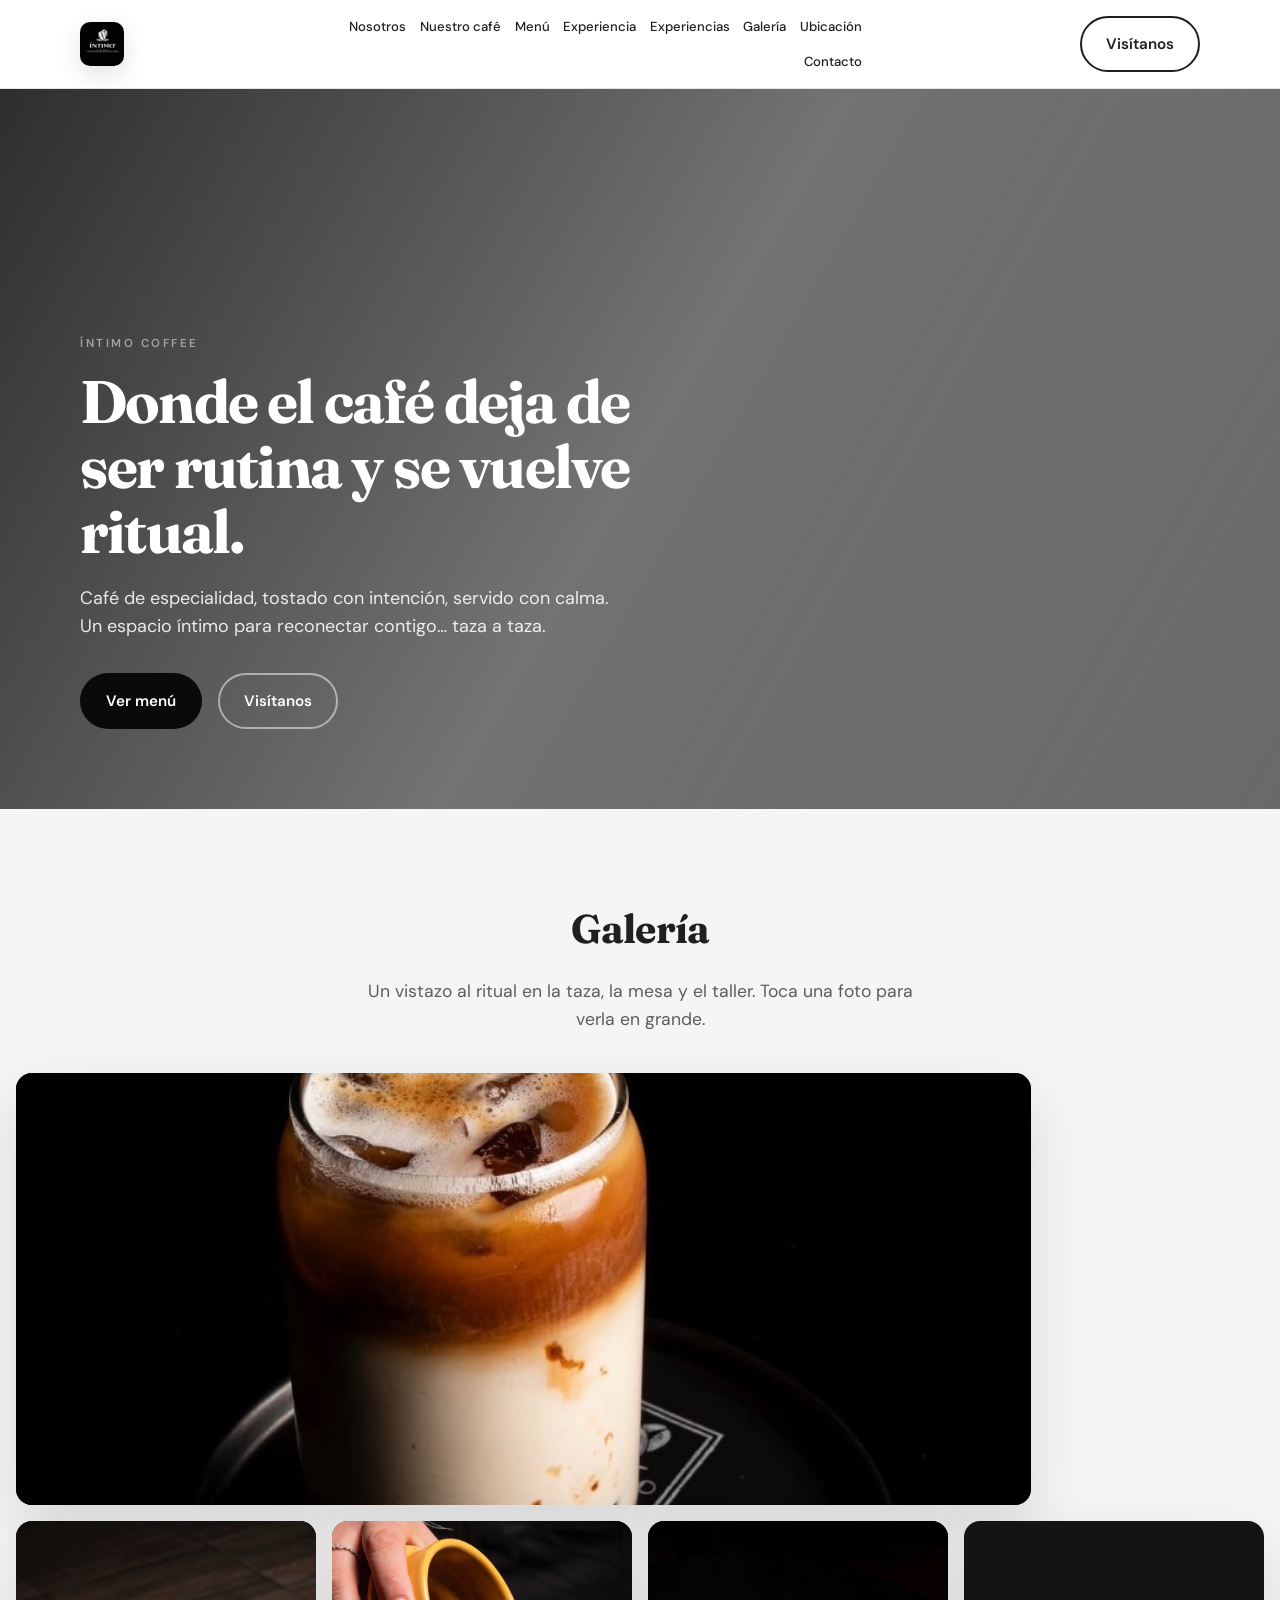
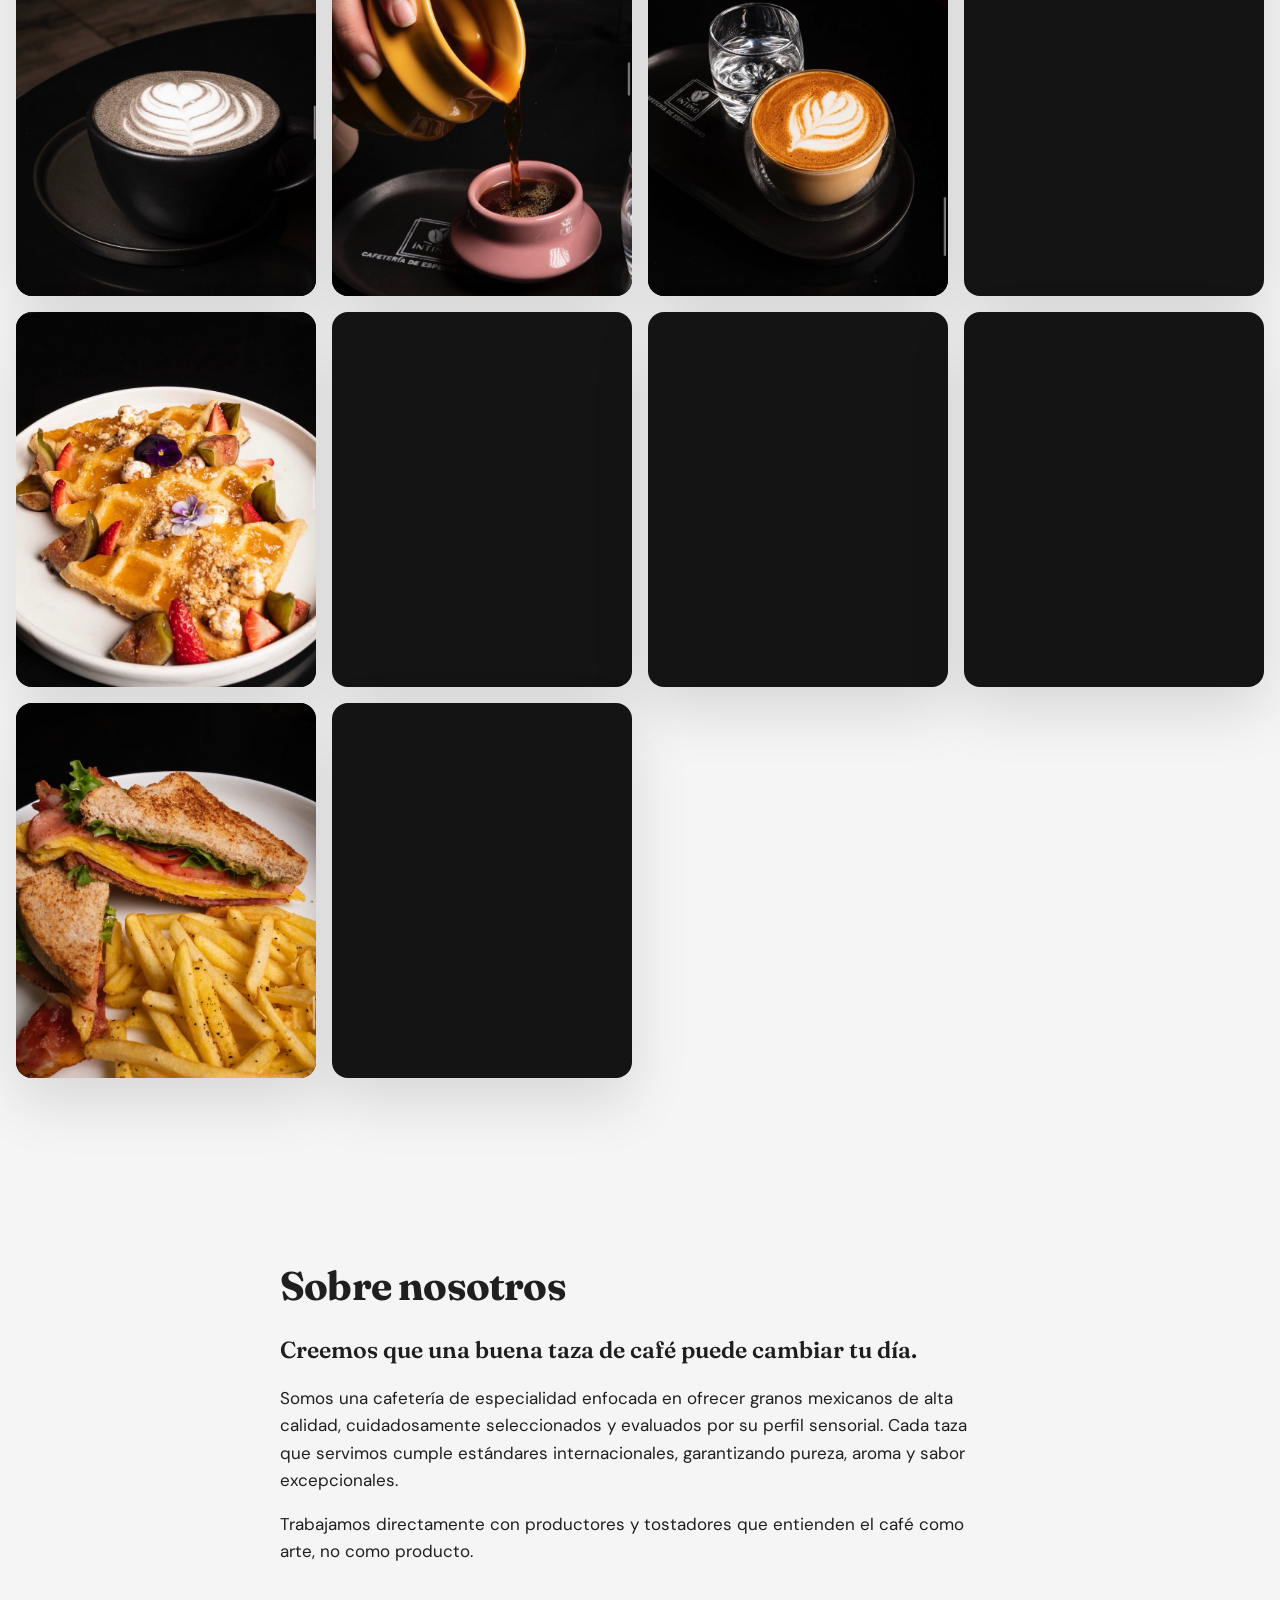
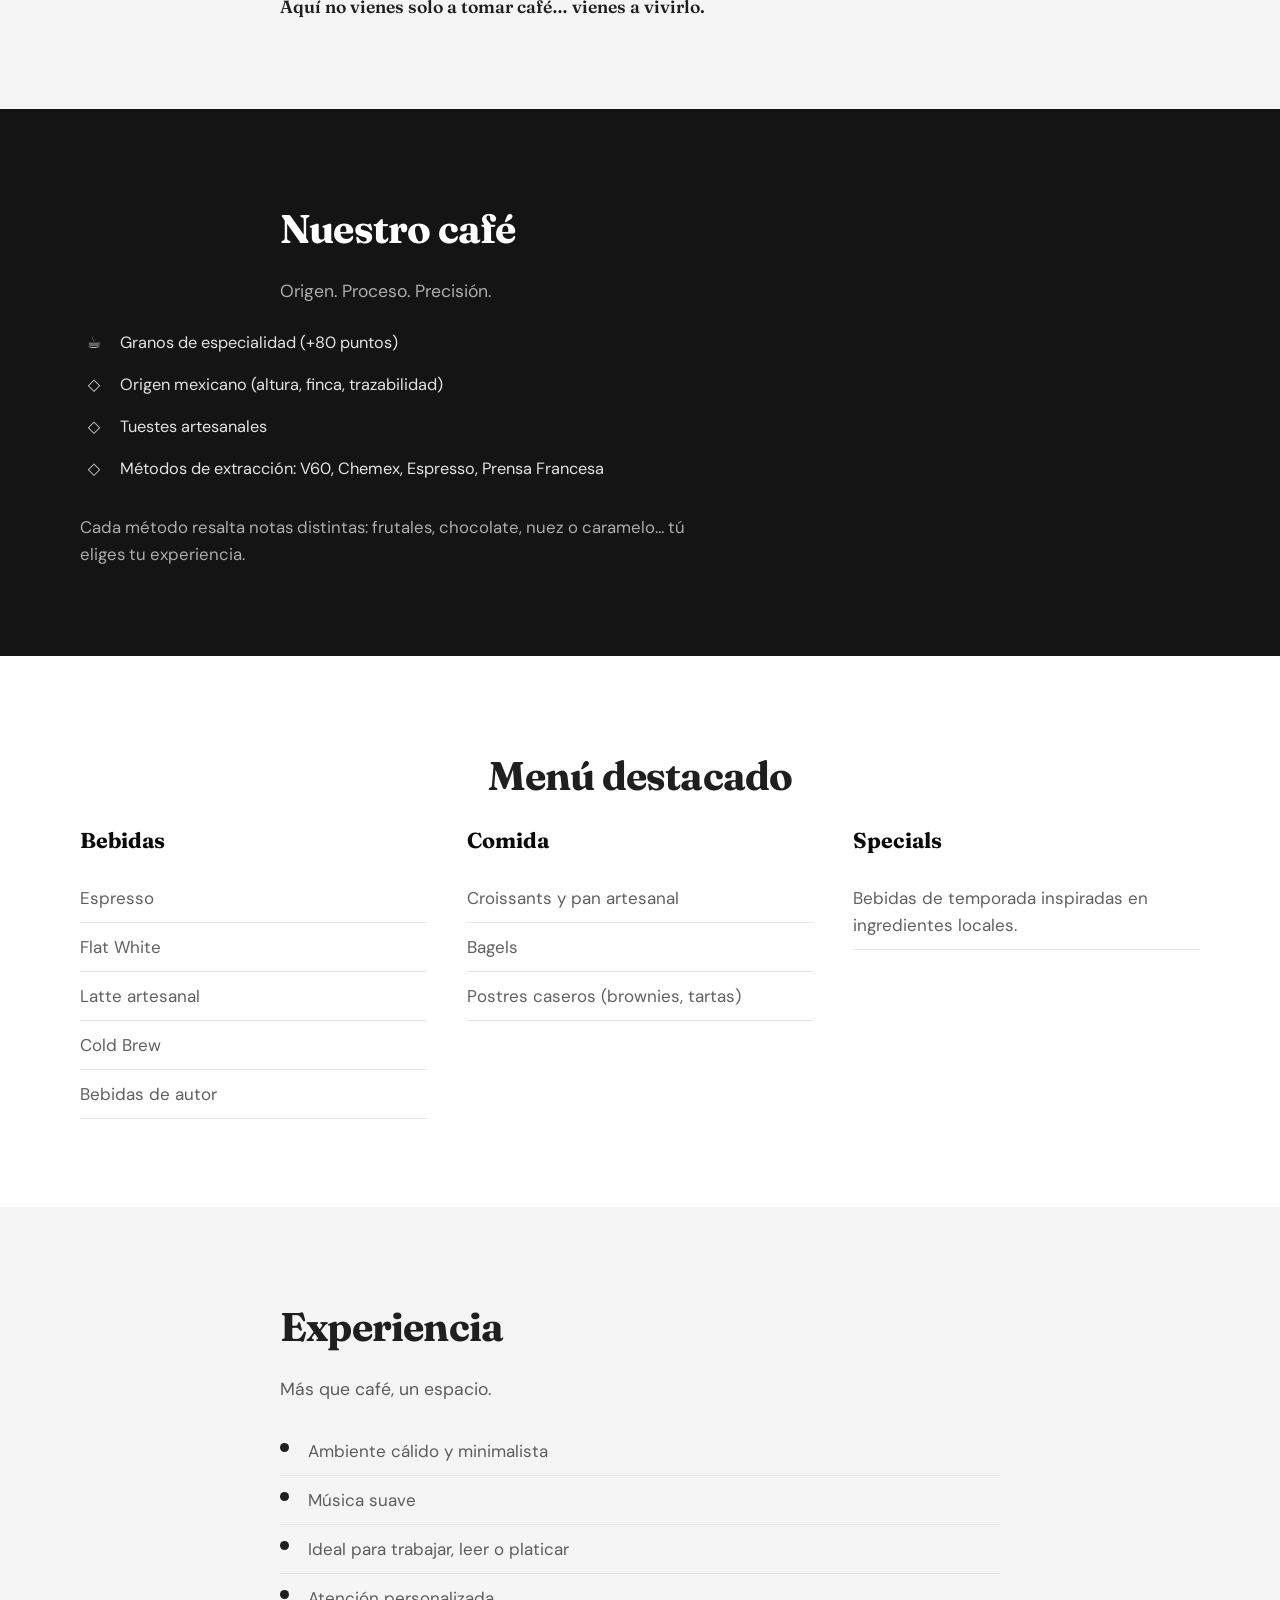
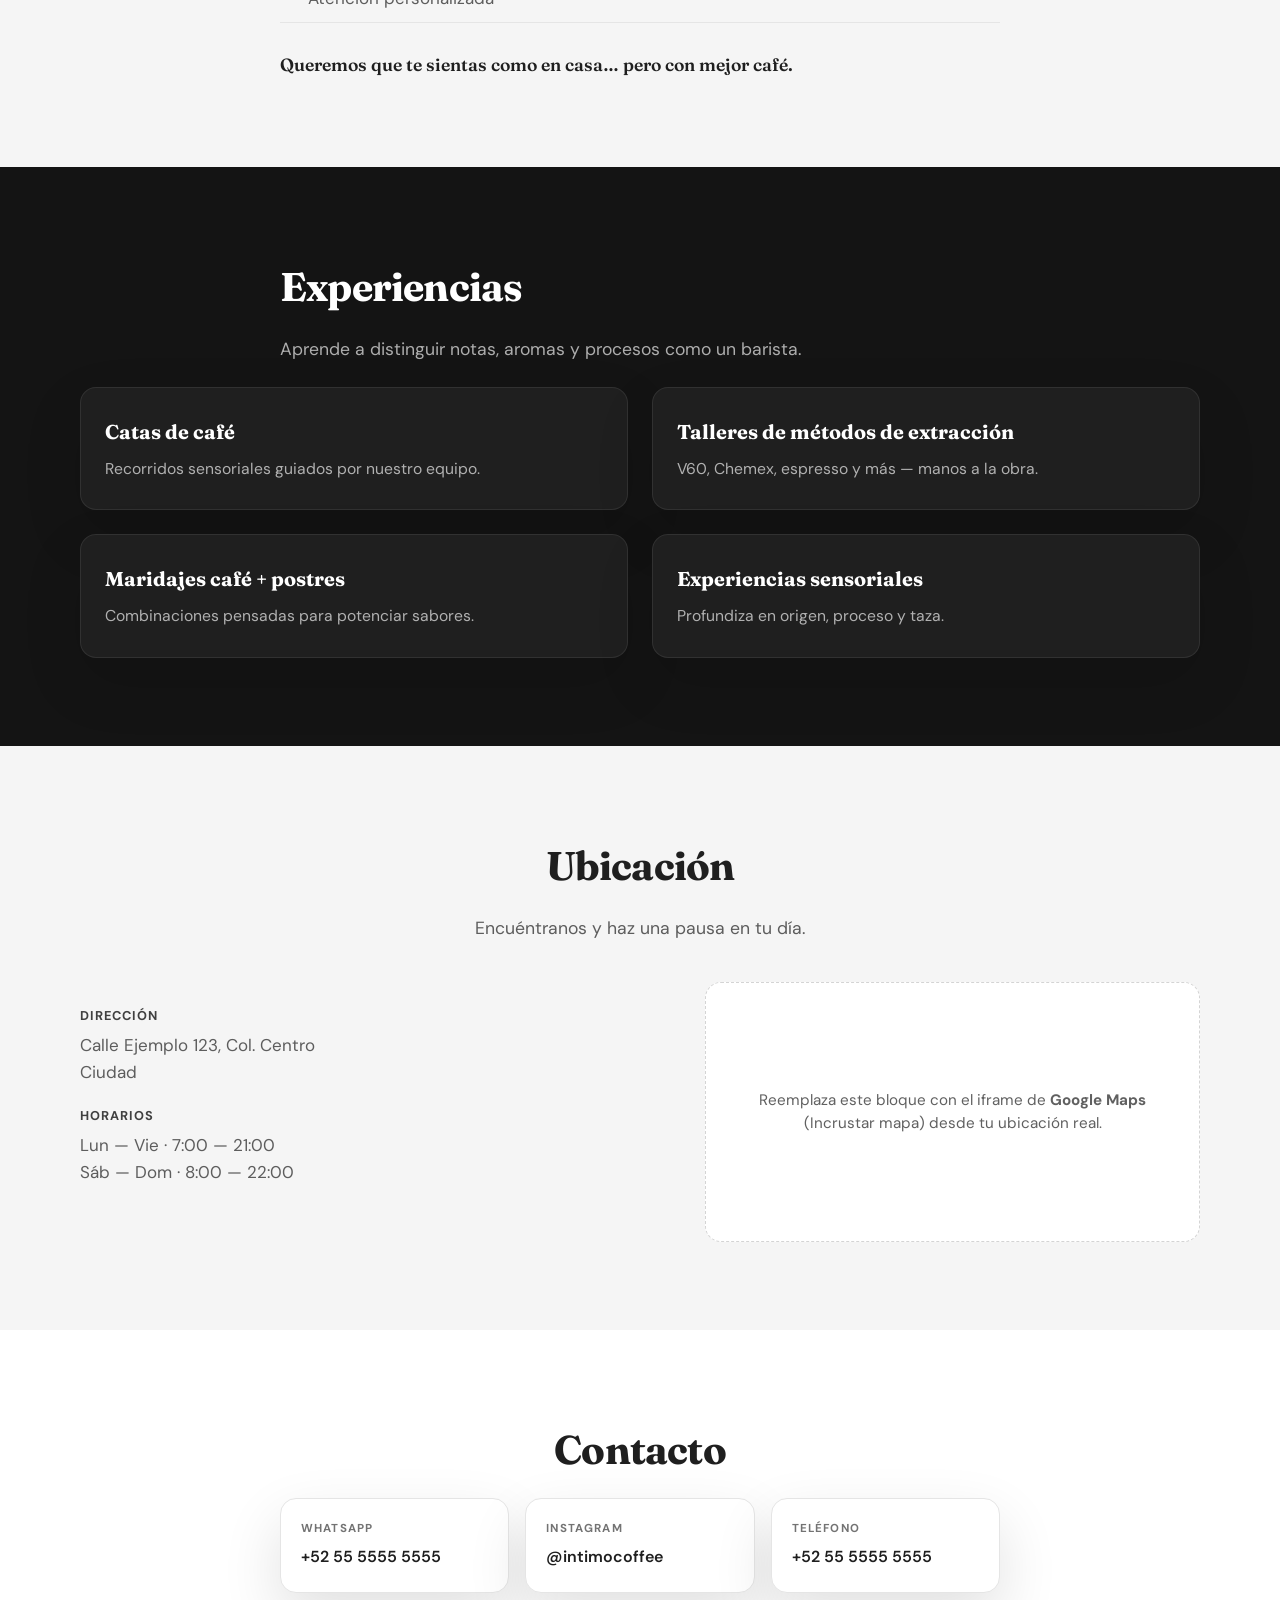
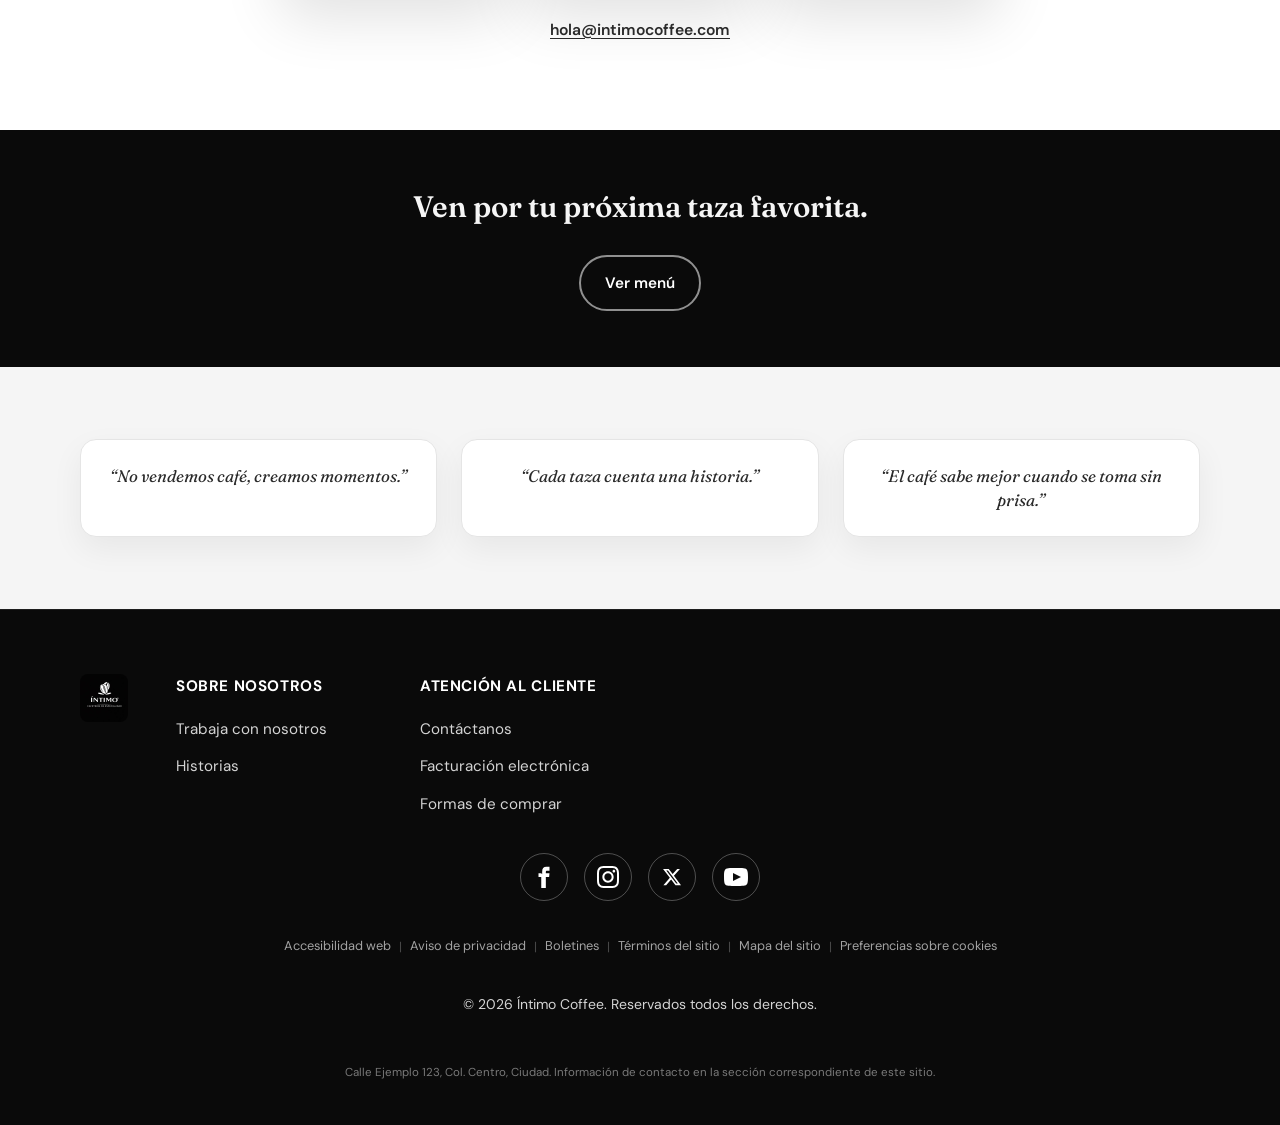
==== commit f8ab9895: "feat: aviso de privacidad, términos del sitio y guía AWS - privacidad.html: plantilla LFPDPPP + tabl" ====
--- a/index.html
+++ b/index.html
@@ -331,7 +331,7 @@
             <h2 class="footer-heading">Atención al cliente</h2>
             <ul class="footer-list">
               <li><a href="#contacto">Contáctanos</a></li>
-              <li><a href="#">Facturas electrónicas</a></li>
+              <li><a href="https://facturacion.cafeintimo.mx/" rel="noopener noreferrer">Facturación electrónica</a></li>
               <li><a href="#menu">Formas de comprar</a></li>
             </ul>
           </div>
@@ -357,11 +357,11 @@
         <ul class="footer-legal-list">
           <li><a href="#contenido">Accesibilidad web</a></li>
           <li class="footer-legal-sep" aria-hidden="true">|</li>
-          <li><a href="#">Aviso de privacidad</a></li>
+          <li><a href="privacidad.html">Aviso de privacidad</a></li>
           <li class="footer-legal-sep" aria-hidden="true">|</li>
           <li><a href="#">Boletines</a></li>
           <li class="footer-legal-sep" aria-hidden="true">|</li>
-          <li><a href="#">Condiciones de uso</a></li>
+          <li><a href="terminos-sitio.html">Términos del sitio</a></li>
           <li class="footer-legal-sep" aria-hidden="true">|</li>
           <li><a href="#inicio">Mapa del sitio</a></li>
           <li class="footer-legal-sep" aria-hidden="true">|</li>
--- a/css/styles.css
+++ b/css/styles.css
@@ -1170,3 +1170,136 @@
   color: rgba(255, 255, 255, 0.45);
   max-width: 40rem;
 }
+
+/* Páginas legales (privacidad, términos) */
+.legal-page {
+  padding: clamp(2rem, 5vw, 3rem) 0 clamp(4rem, 10vw, 5rem);
+  background: var(--gray-100);
+  min-height: 50vh;
+}
+
+.legal-page .container.narrow {
+  max-width: 760px;
+}
+
+.legal-hero {
+  margin-bottom: 2rem;
+}
+
+.legal-hero h1 {
+  font-family: var(--font-display);
+  font-size: clamp(1.75rem, 4vw, 2.35rem);
+  font-weight: 700;
+  letter-spacing: -0.02em;
+  margin: 0 0 0.5rem;
+  color: var(--black);
+}
+
+.legal-meta {
+  margin: 0;
+  font-size: 0.9rem;
+  color: var(--text-muted);
+}
+
+.legal-alert {
+  background: #fff8e6;
+  border: 1px solid #e6d08a;
+  border-radius: var(--radius-sm);
+  padding: 1rem 1.15rem;
+  margin-bottom: 2rem;
+  font-size: 0.92rem;
+  color: var(--gray-900);
+  line-height: 1.5;
+}
+
+.legal-prose {
+  background: var(--white);
+  border-radius: var(--radius);
+  padding: clamp(1.5rem, 4vw, 2.25rem);
+  border: 1px solid var(--gray-200);
+  box-shadow: var(--shadow);
+}
+
+.legal-prose h2 {
+  font-family: var(--font-display);
+  font-size: 1.35rem;
+  margin: 2rem 0 0.75rem;
+  color: var(--black);
+}
+
+.legal-prose h2:first-child {
+  margin-top: 0;
+}
+
+.legal-prose h3 {
+  font-size: 1.05rem;
+  margin: 1.5rem 0 0.5rem;
+  color: var(--gray-800);
+}
+
+.legal-prose p,
+.legal-prose li {
+  color: var(--text-muted);
+  font-size: 0.98rem;
+  margin: 0 0 0.85rem;
+}
+
+.legal-prose ul {
+  margin: 0 0 1rem;
+  padding-left: 1.25rem;
+}
+
+.legal-prose a {
+  font-weight: 600;
+}
+
+.legal-placeholder {
+  display: inline-block;
+  padding: 0.1rem 0.4rem;
+  border-radius: 4px;
+  background: rgba(234, 88, 12, 0.12);
+  color: #9a3412;
+  font-weight: 600;
+  font-size: 0.9em;
+}
+
+.data-systems-table-wrap {
+  overflow-x: auto;
+  margin: 1rem 0 1.5rem;
+  border: 1px solid var(--gray-200);
+  border-radius: var(--radius-sm);
+}
+
+.data-systems-table {
+  width: 100%;
+  border-collapse: collapse;
+  font-size: 0.88rem;
+  min-width: 520px;
+}
+
+.data-systems-table th,
+.data-systems-table td {
+  padding: 0.75rem 0.85rem;
+  text-align: left;
+  vertical-align: top;
+  border-bottom: 1px solid var(--gray-200);
+}
+
+.data-systems-table th {
+  background: var(--gray-100);
+  font-weight: 700;
+  color: var(--gray-900);
+  font-size: 0.78rem;
+  text-transform: uppercase;
+  letter-spacing: 0.04em;
+}
+
+.data-systems-table tr:last-child td {
+  border-bottom: none;
+}
+
+.data-systems-table td:first-child {
+  font-weight: 600;
+  color: var(--gray-900);
+  white-space: nowrap;
+}
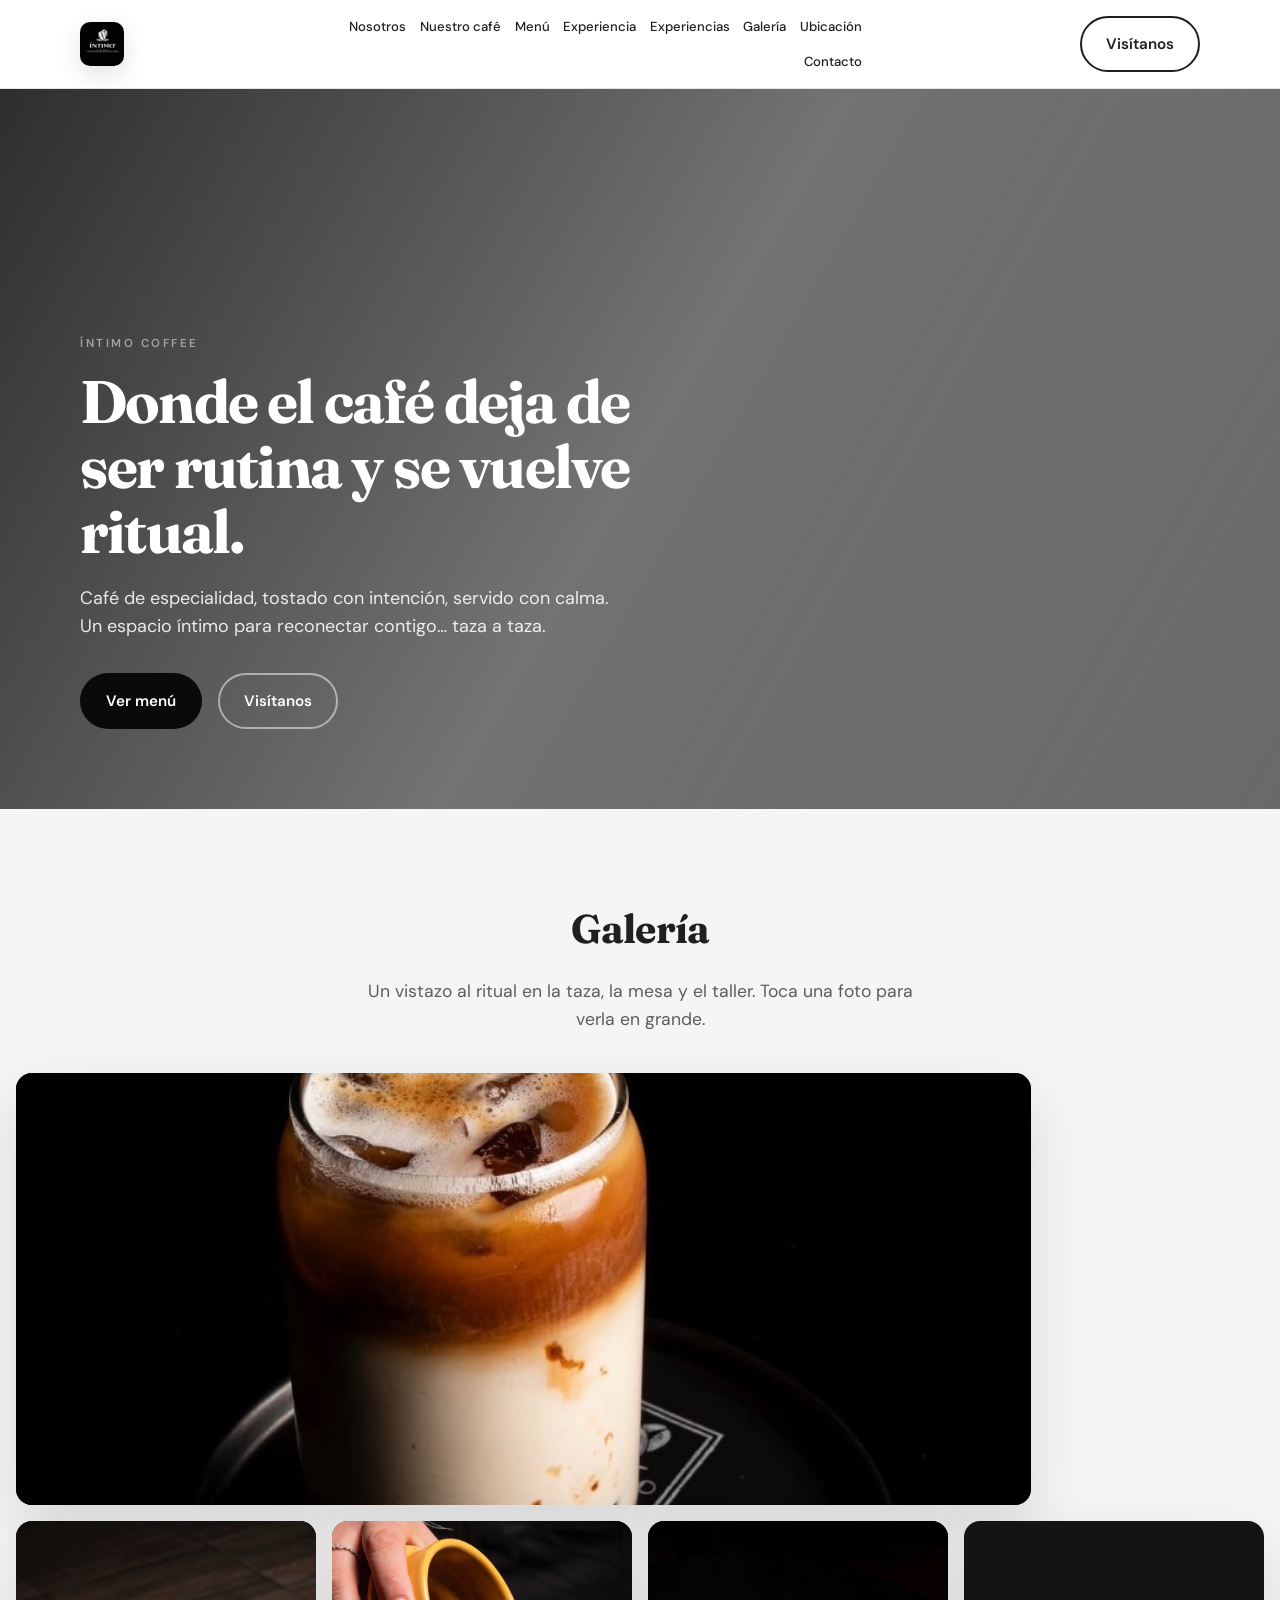
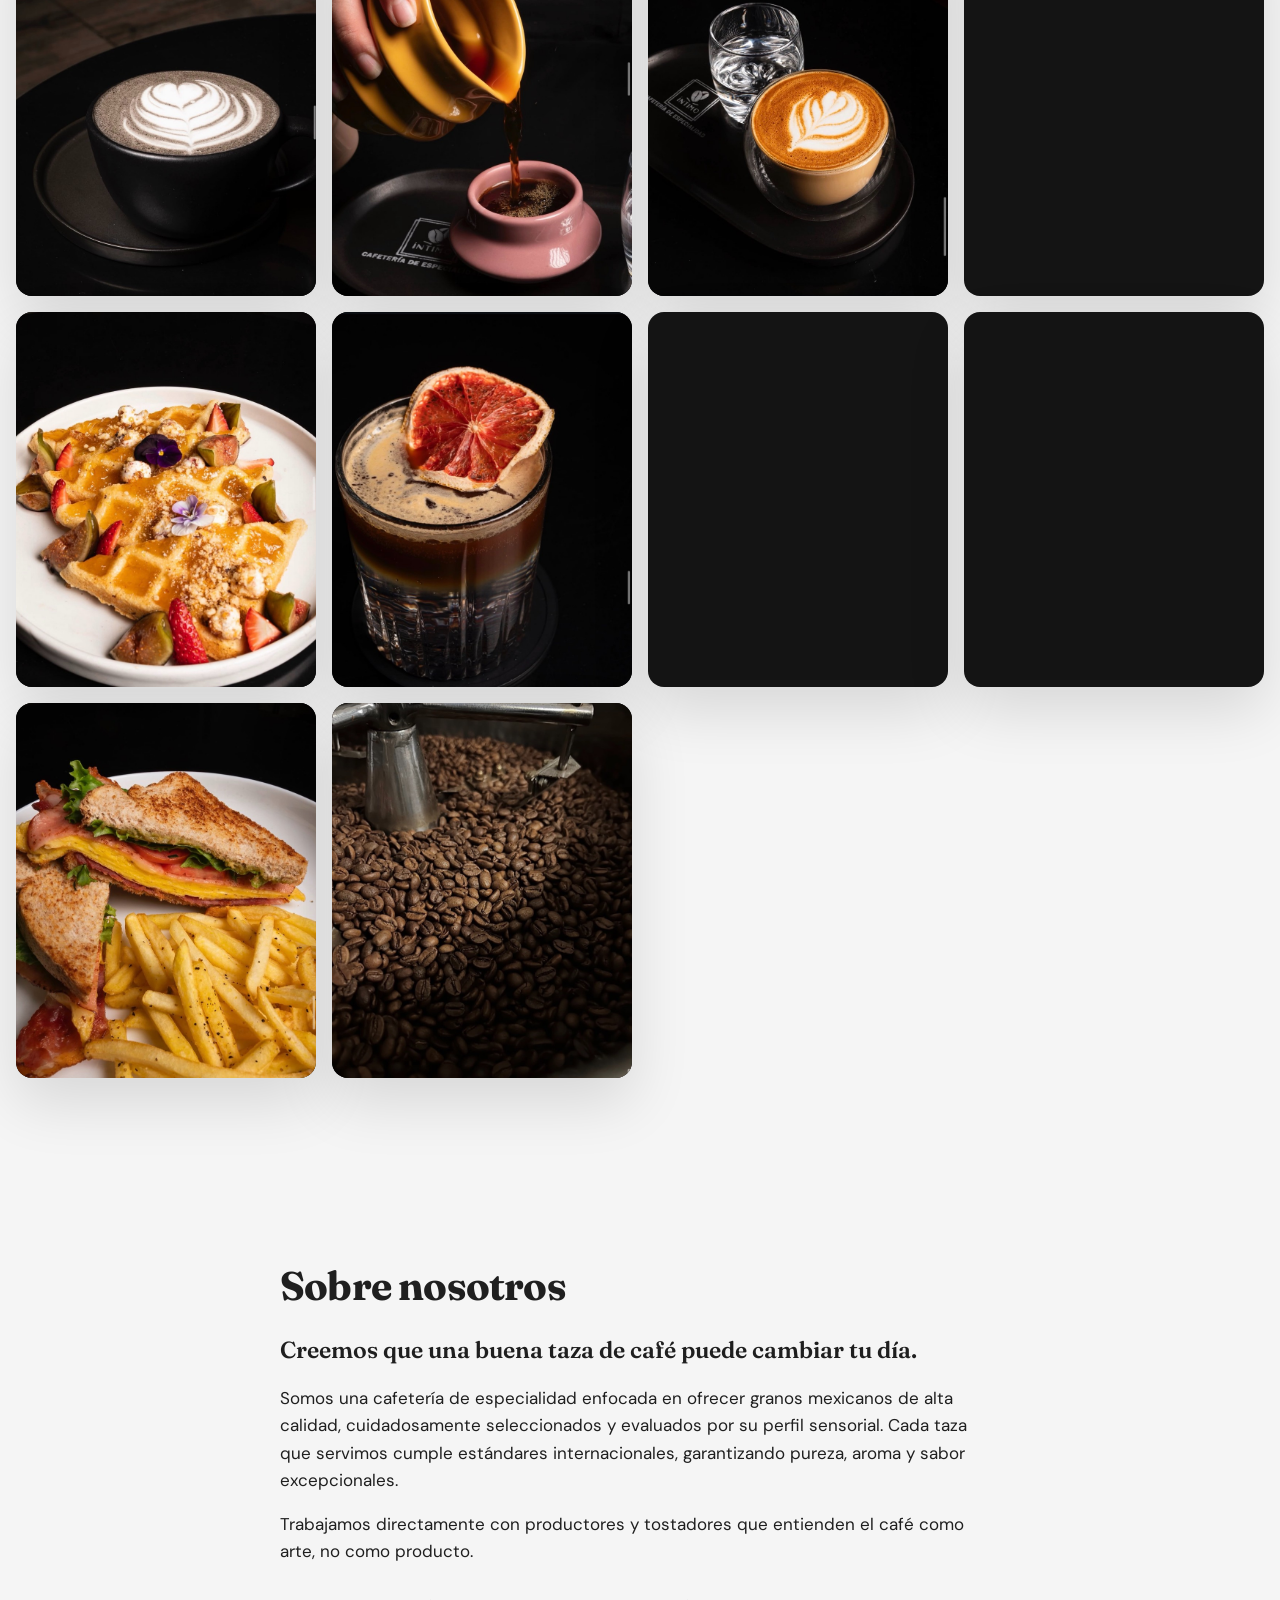
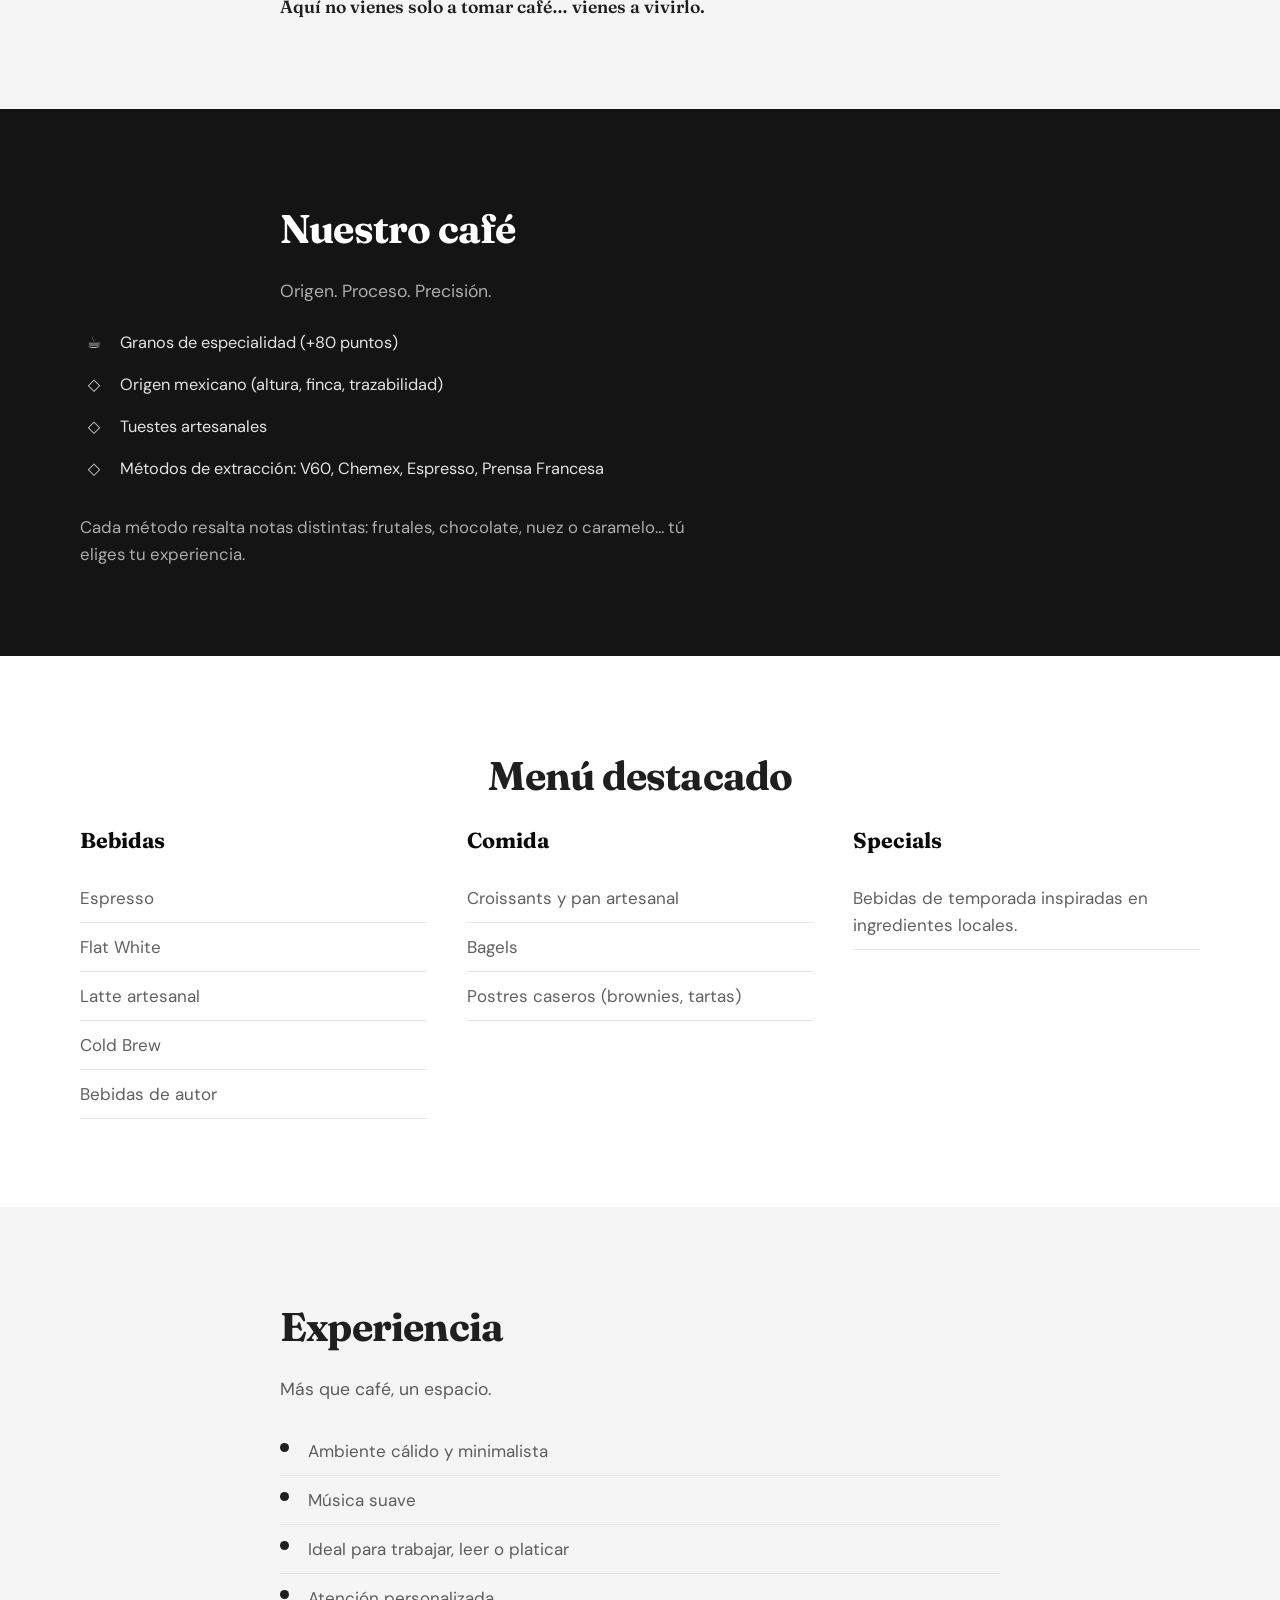
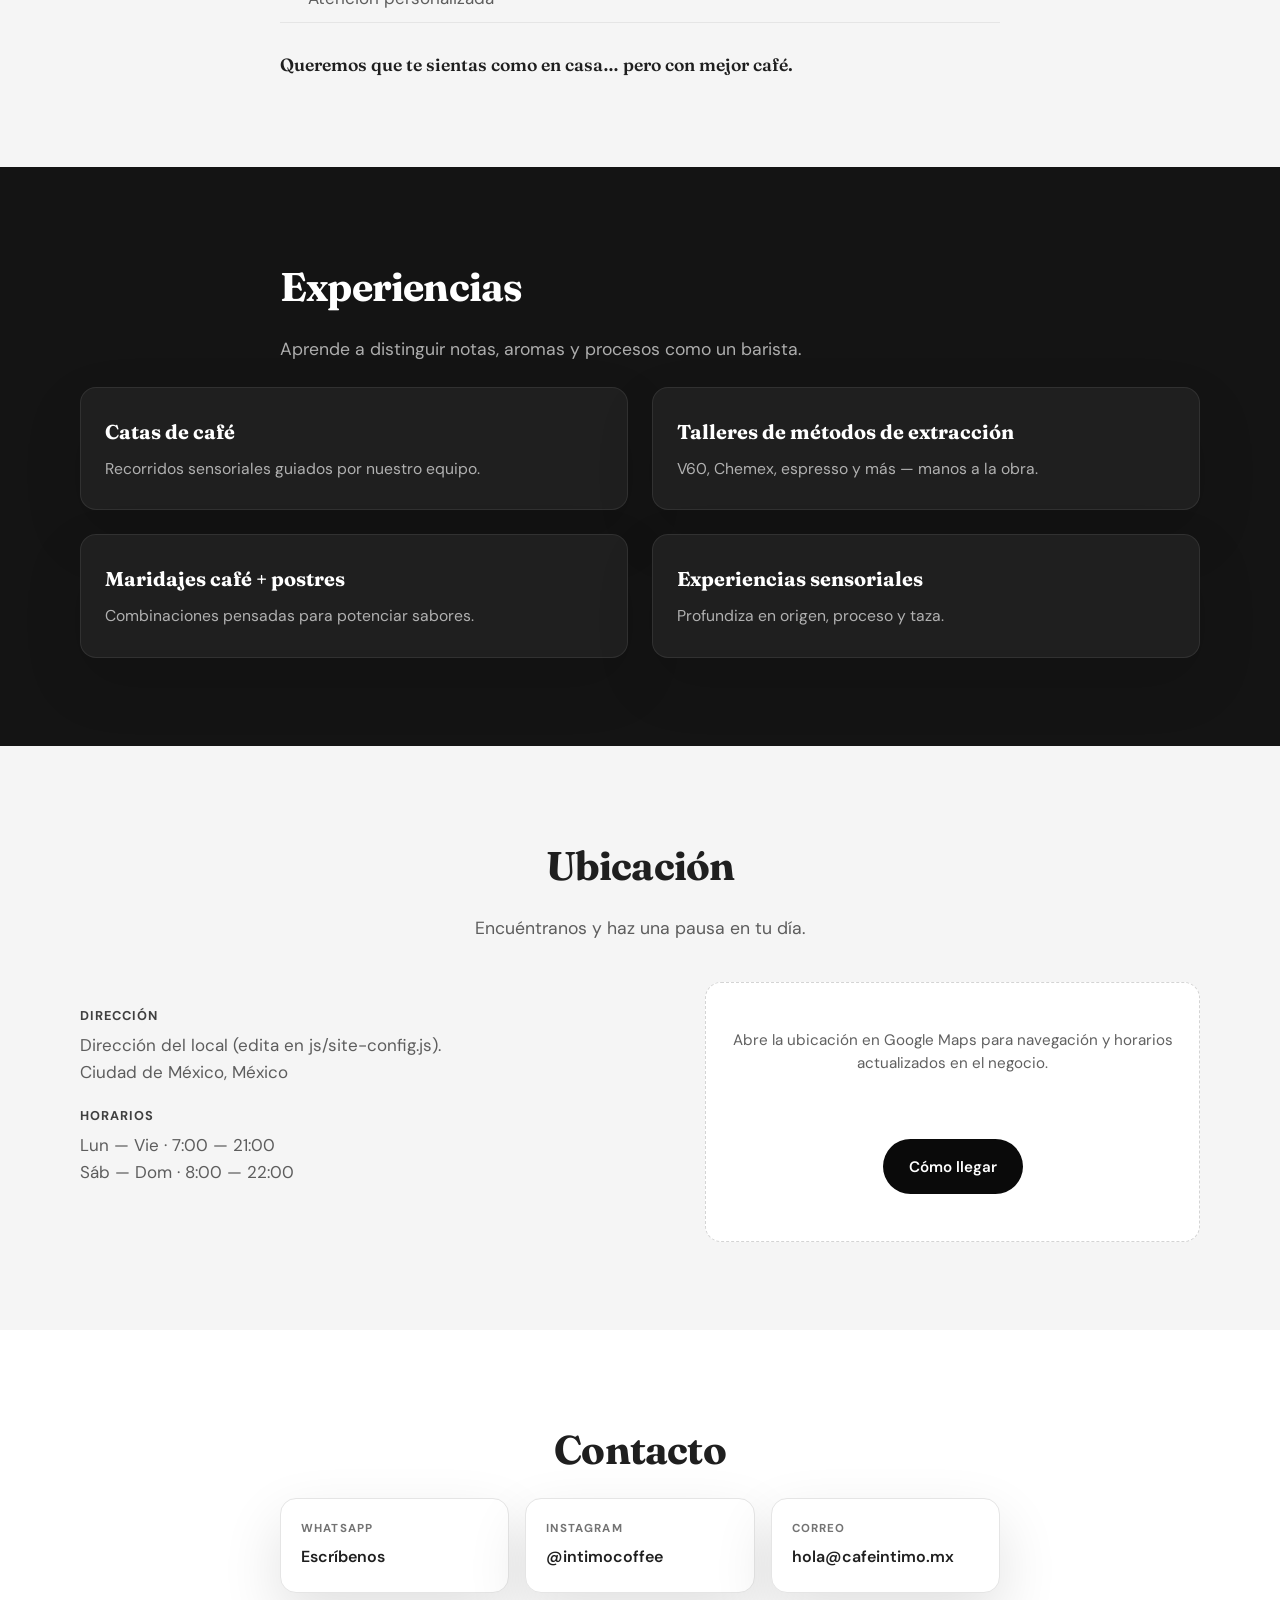
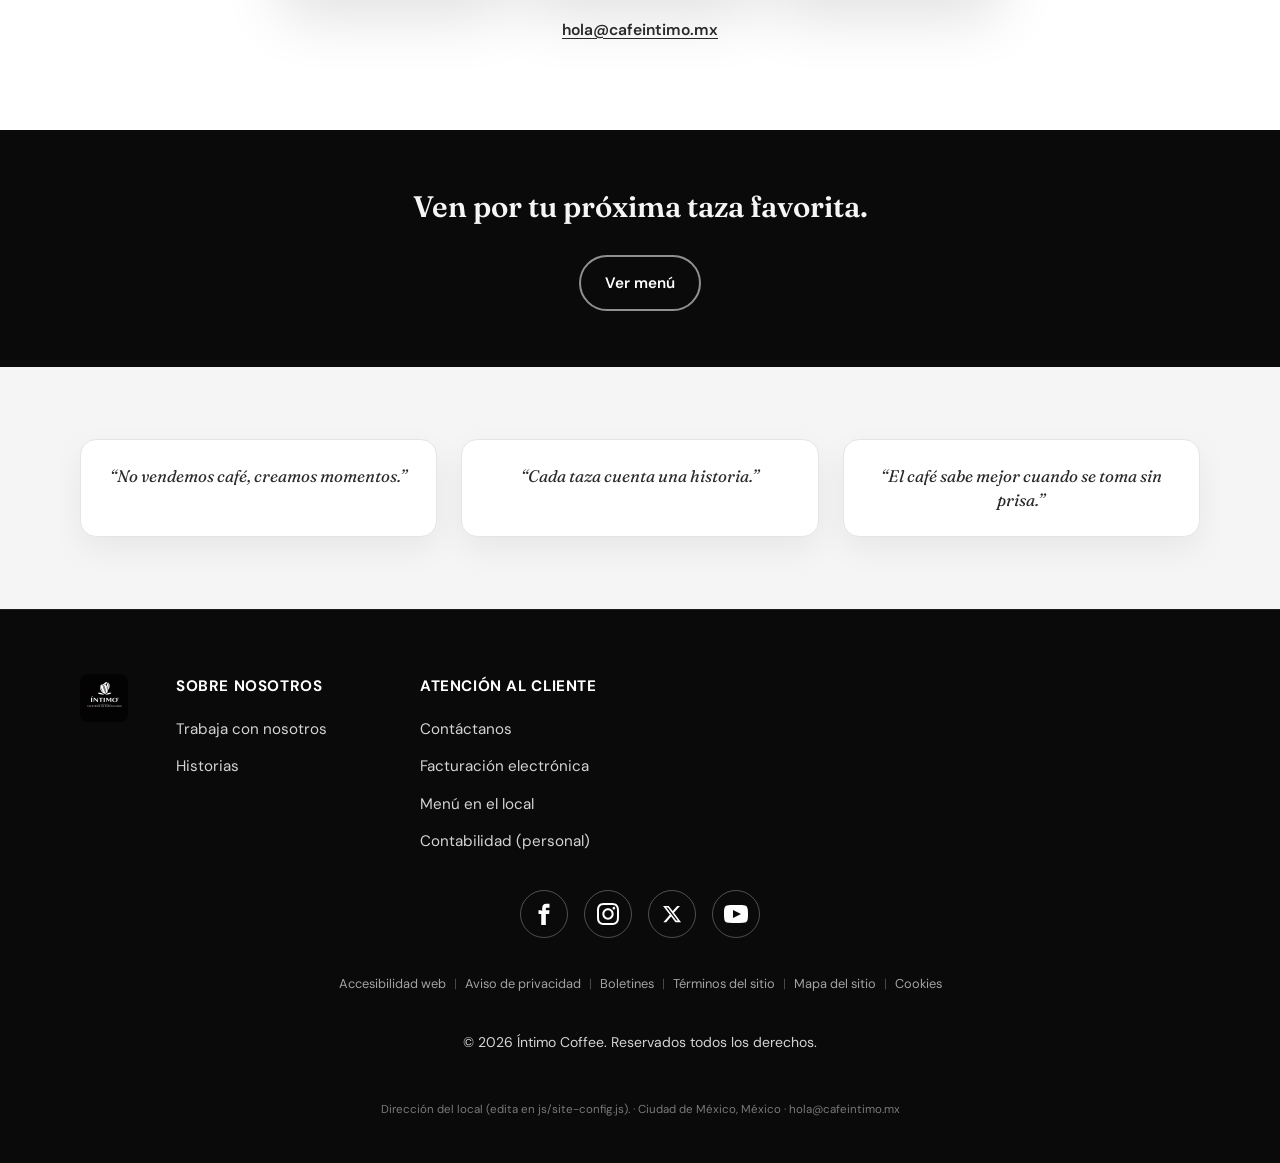
==== commit 5d82d117: "Sitio: páginas enlazadas (mapa, trabajo, boletines, redes, cookies, accesibilidad), site-config y en" ====
--- a/index.html
+++ b/index.html
@@ -17,7 +17,7 @@
 
   <header class="site-header">
     <div class="header-inner">
-      <a href="#inicio" class="logo" aria-label="Íntimo Coffee — inicio">
+      <a href="index.html#inicio" class="logo" aria-label="Íntimo Coffee — inicio">
         <img class="logo-img" src="images/logo-intimo.png" alt="" width="768" height="768" decoding="async" />
       </a>
       <nav class="nav" aria-label="Principal">
@@ -251,18 +251,21 @@
           <div>
             <dl class="visit-dl">
               <dt>Dirección</dt>
-              <dd>Calle Ejemplo 123, Col. Centro<br />Ciudad</dd>
+              <dd>
+                <span data-intimo-address1></span><br />
+                <span data-intimo-address2></span>
+              </dd>
               <dt>Horarios</dt>
               <dd>Lun — Vie · 7:00 — 21:00<br />Sáb — Dom · 8:00 — 22:00</dd>
             </dl>
           </div>
-          <div class="map-embed" aria-label="Mapa (sustituye por embed de Google Maps)">
+          <div class="map-embed" aria-label="Mapa y cómo llegar">
             <p class="map-embed__hint">
-              Reemplaza este bloque con el iframe de <strong>Google Maps</strong> (Incrustar mapa) desde tu ubicación real.
+              Abre la ubicación en Google Maps para navegación y horarios actualizados en el negocio.
             </p>
-            <!-- Ejemplo (comenta y pega tu iframe):
-            <iframe src="https://www.google.com/maps/embed?pb=..." loading="lazy" referrerpolicy="no-referrer-when-downgrade" title="Ubicación Íntimo Coffee"></iframe>
-            -->
+            <p class="map-embed__actions">
+              <a class="btn btn--primary map-embed__btn" data-intimo-maps href="https://www.google.com/maps" rel="noopener noreferrer" target="_blank">Cómo llegar</a>
+            </p>
           </div>
         </div>
       </div>
@@ -273,21 +276,21 @@
       <div class="container">
         <h2 class="section-title center">Contacto</h2>
         <div class="contact-grid">
-          <a class="contact-card" href="https://wa.me/525555555555" rel="noopener noreferrer" target="_blank">
+          <a class="contact-card" data-intimo-wa href="#" rel="noopener noreferrer" target="_blank">
             <span class="contact-card__label">WhatsApp</span>
-            <span class="contact-card__value">+52 55 5555 5555</span>
+            <span class="contact-card__value">Escríbenos</span>
           </a>
-          <a class="contact-card" href="https://instagram.com/" rel="noopener noreferrer" target="_blank">
+          <a class="contact-card" data-intimo-ig href="#" rel="noopener noreferrer" target="_blank">
             <span class="contact-card__label">Instagram</span>
             <span class="contact-card__value">@intimocoffee</span>
           </a>
-          <a class="contact-card" href="tel:+525555555555">
-            <span class="contact-card__label">Teléfono</span>
-            <span class="contact-card__value">+52 55 5555 5555</span>
+          <a class="contact-card" data-intimo-tel href="#">
+            <span class="contact-card__label" data-intimo-tel-heading>Teléfono</span>
+            <span class="contact-card__value" data-intimo-tel-label></span>
           </a>
         </div>
         <p class="contact-mail">
-          <a href="mailto:hola@intimocoffee.com">hola@intimocoffee.com</a>
+          <a data-intimo-email href="#"><span data-intimo-email-text></span></a>
         </p>
       </div>
     </section>
@@ -316,61 +319,62 @@
   <footer class="site-footer">
     <div class="container footer-extended">
       <div class="footer-top">
-        <a href="#inicio" class="footer-brand-link" aria-label="Íntimo Coffee — inicio">
+        <a href="index.html#inicio" class="footer-brand-link" aria-label="Íntimo Coffee — inicio">
           <img class="footer-brand__logo" src="images/logo-intimo.png" alt="" width="768" height="768" decoding="async" />
         </a>
         <div class="footer-columns" aria-label="Enlaces del sitio">
           <div class="footer-col">
             <h2 class="footer-heading">Sobre nosotros</h2>
             <ul class="footer-list">
-              <li><a href="#">Trabaja con nosotros</a></li>
-              <li><a href="#sobre-nosotros">Historias</a></li>
+              <li><a href="trabajo.html">Trabaja con nosotros</a></li>
+              <li><a href="index.html#sobre-nosotros">Historias</a></li>
             </ul>
           </div>
           <div class="footer-col">
             <h2 class="footer-heading">Atención al cliente</h2>
             <ul class="footer-list">
-              <li><a href="#contacto">Contáctanos</a></li>
+              <li><a href="index.html#contacto">Contáctanos</a></li>
               <li><a href="https://facturacion.cafeintimo.mx/" rel="noopener noreferrer">Facturación electrónica</a></li>
-              <li><a href="#menu">Formas de comprar</a></li>
+              <li><a href="index.html#menu">Menú en el local</a></li>
+              <li><a href="https://contabilidad.cafeintimo.mx/" rel="noopener noreferrer">Contabilidad (personal)</a></li>
             </ul>
           </div>
         </div>
       </div>
 
       <div class="footer-social" aria-label="Redes sociales">
-        <a class="footer-social__btn" href="#" rel="noopener noreferrer" target="_blank" aria-label="Facebook">
+        <a class="footer-social__btn" data-intimo-fb href="redes.html" rel="noopener" aria-label="Facebook (ver redes)">
           <svg xmlns="http://www.w3.org/2000/svg" width="22" height="22" viewBox="0 0 24 24" fill="currentColor" aria-hidden="true"><path d="M9 8h-3v4h3v12h5v-12h3.602l.398-4h-4v-1.255c0-1.213.244-1.693 1.448-1.693h2.552v-4.255h-3.351c-3.314 0-4.649 1.896-4.649 5.432v2.771z"/></svg>
         </a>
-        <a class="footer-social__btn" href="https://instagram.com/" rel="noopener noreferrer" target="_blank" aria-label="Instagram">
+        <a class="footer-social__btn" data-intimo-ig href="#" rel="noopener noreferrer" target="_blank" aria-label="Instagram">
           <svg xmlns="http://www.w3.org/2000/svg" width="22" height="22" viewBox="0 0 24 24" fill="currentColor" aria-hidden="true"><path d="M12 2.163c3.204 0 3.584.012 4.85.07 3.252.148 4.771 1.691 4.919 4.919.058 1.265.069 1.645.069 4.849 0 3.205-.012 3.584-.069 4.849-.149 3.225-1.664 4.771-4.919 4.919-1.266.058-1.644.07-4.85.07-3.204 0-3.584-.012-4.849-.07-3.26-.149-4.771-1.699-4.919-4.92-.058-1.265-.07-1.644-.07-4.849 0-3.204.013-3.583.07-4.849.149-3.227 1.664-4.771 4.919-4.919 1.266-.057 1.645-.069 4.849-.069zm0-2.163c-3.259 0-3.667.014-4.947.072-4.358.2-6.78 2.618-6.98 6.98-.059 1.281-.073 1.689-.073 4.948 0 3.259.014 3.668.072 4.948.2 4.358 2.618 6.78 6.98 6.98 1.281.058 1.689.072 4.948.072 3.259 0 3.668-.014 4.948-.072 4.354-.2 6.782-2.618 6.979-6.98.059-1.28.073-1.689.073-4.948 0-3.259-.014-3.667-.072-4.947-.196-4.354-2.617-6.78-6.979-6.98-1.281-.059-1.69-.073-4.949-.073zm0 5.838c-3.403 0-6.162 2.759-6.162 6.162s2.759 6.163 6.162 6.163 6.162-2.759 6.162-6.163c0-3.403-2.759-6.162-6.162-6.162zm0 10.162c-2.209 0-4-1.79-4-4 0-2.209 1.791-4 4-4s4 1.791 4 4c0 2.21-1.791 4-4 4zm6.406-11.845c-.796 0-1.441.645-1.441 1.44s.645 1.44 1.441 1.44c.795 0 1.439-.645 1.439-1.44s-.644-1.44-1.439-1.44z"/></svg>
         </a>
-        <a class="footer-social__btn" href="#" rel="noopener noreferrer" target="_blank" aria-label="X (Twitter)">
+        <a class="footer-social__btn" href="redes.html" rel="noopener" aria-label="X (Twitter) — próximamente">
           <svg xmlns="http://www.w3.org/2000/svg" width="20" height="20" viewBox="0 0 24 24" fill="currentColor" aria-hidden="true"><path d="M18.244 2.25h3.308l-7.227 8.26 8.502 11.24H16.17l-5.214-6.817L4.99 21.75H1.68l7.73-8.835L1.254 2.25H8.08l4.713 6.231zm-1.161 17.52h1.833L7.084 4.126H5.117z"/></svg>
         </a>
-        <a class="footer-social__btn" href="#" rel="noopener noreferrer" target="_blank" aria-label="YouTube">
+        <a class="footer-social__btn" href="redes.html" rel="noopener" aria-label="YouTube — próximamente">
           <svg xmlns="http://www.w3.org/2000/svg" width="24" height="24" viewBox="0 0 24 24" fill="currentColor" aria-hidden="true"><path d="M19.615 3.184c-3.604-.246-11.631-.245-15.23 0-3.897.266-4.356 2.62-4.385 8.816.029 6.185.484 8.549 4.385 8.816 3.6.245 11.626.246 15.23 0 3.897-.266 4.356-2.62 4.385-8.816-.029-6.185-.484-8.549-4.385-8.816zm-10.615 12.816v-8l8 3.993-8 4.007z"/></svg>
         </a>
       </div>
 
       <nav class="footer-legal" aria-label="Avisos legales y utilidades">
         <ul class="footer-legal-list">
-          <li><a href="#contenido">Accesibilidad web</a></li>
+          <li><a href="accesibilidad.html">Accesibilidad web</a></li>
           <li class="footer-legal-sep" aria-hidden="true">|</li>
           <li><a href="privacidad.html">Aviso de privacidad</a></li>
           <li class="footer-legal-sep" aria-hidden="true">|</li>
-          <li><a href="#">Boletines</a></li>
+          <li><a href="boletines.html">Boletines</a></li>
           <li class="footer-legal-sep" aria-hidden="true">|</li>
           <li><a href="terminos-sitio.html">Términos del sitio</a></li>
           <li class="footer-legal-sep" aria-hidden="true">|</li>
-          <li><a href="#inicio">Mapa del sitio</a></li>
-          <li class="footer-legal-sep" aria-hidden="true">|</li>
-          <li><a href="#">Preferencias sobre cookies</a></li>
+          <li><a href="mapa-sitio.html">Mapa del sitio</a></li>
+          <li class="footer-legal-sep" aria-hidden="true">|</li>
+          <li><a href="cookies.html">Cookies</a></li>
         </ul>
       </nav>
 
       <p class="footer-copyright">© <span id="year"></span> Íntimo Coffee. Reservados todos los derechos.</p>
-      <p class="footer-fineprint">Calle Ejemplo 123, Col. Centro, Ciudad. Información de contacto en la sección correspondiente de este sitio.</p>
+      <p class="footer-fineprint" id="footer-address"></p>
     </div>
   </footer>
 
@@ -383,6 +387,7 @@
     </div>
   </dialog>
 
+  <script src="js/site-config.js"></script>
   <script src="js/main.js"></script>
 </body>
 </html>
--- a/css/styles.css
+++ b/css/styles.css
@@ -919,6 +919,18 @@
   line-height: 1.5;
 }
 
+.map-embed__actions {
+  margin: 1.25rem 0 0;
+  display: flex;
+  flex-wrap: wrap;
+  justify-content: center;
+  gap: 0.75rem;
+}
+
+.map-embed__btn {
+  text-decoration: none;
+}
+
 .map-embed iframe {
   width: 100%;
   height: 100%;
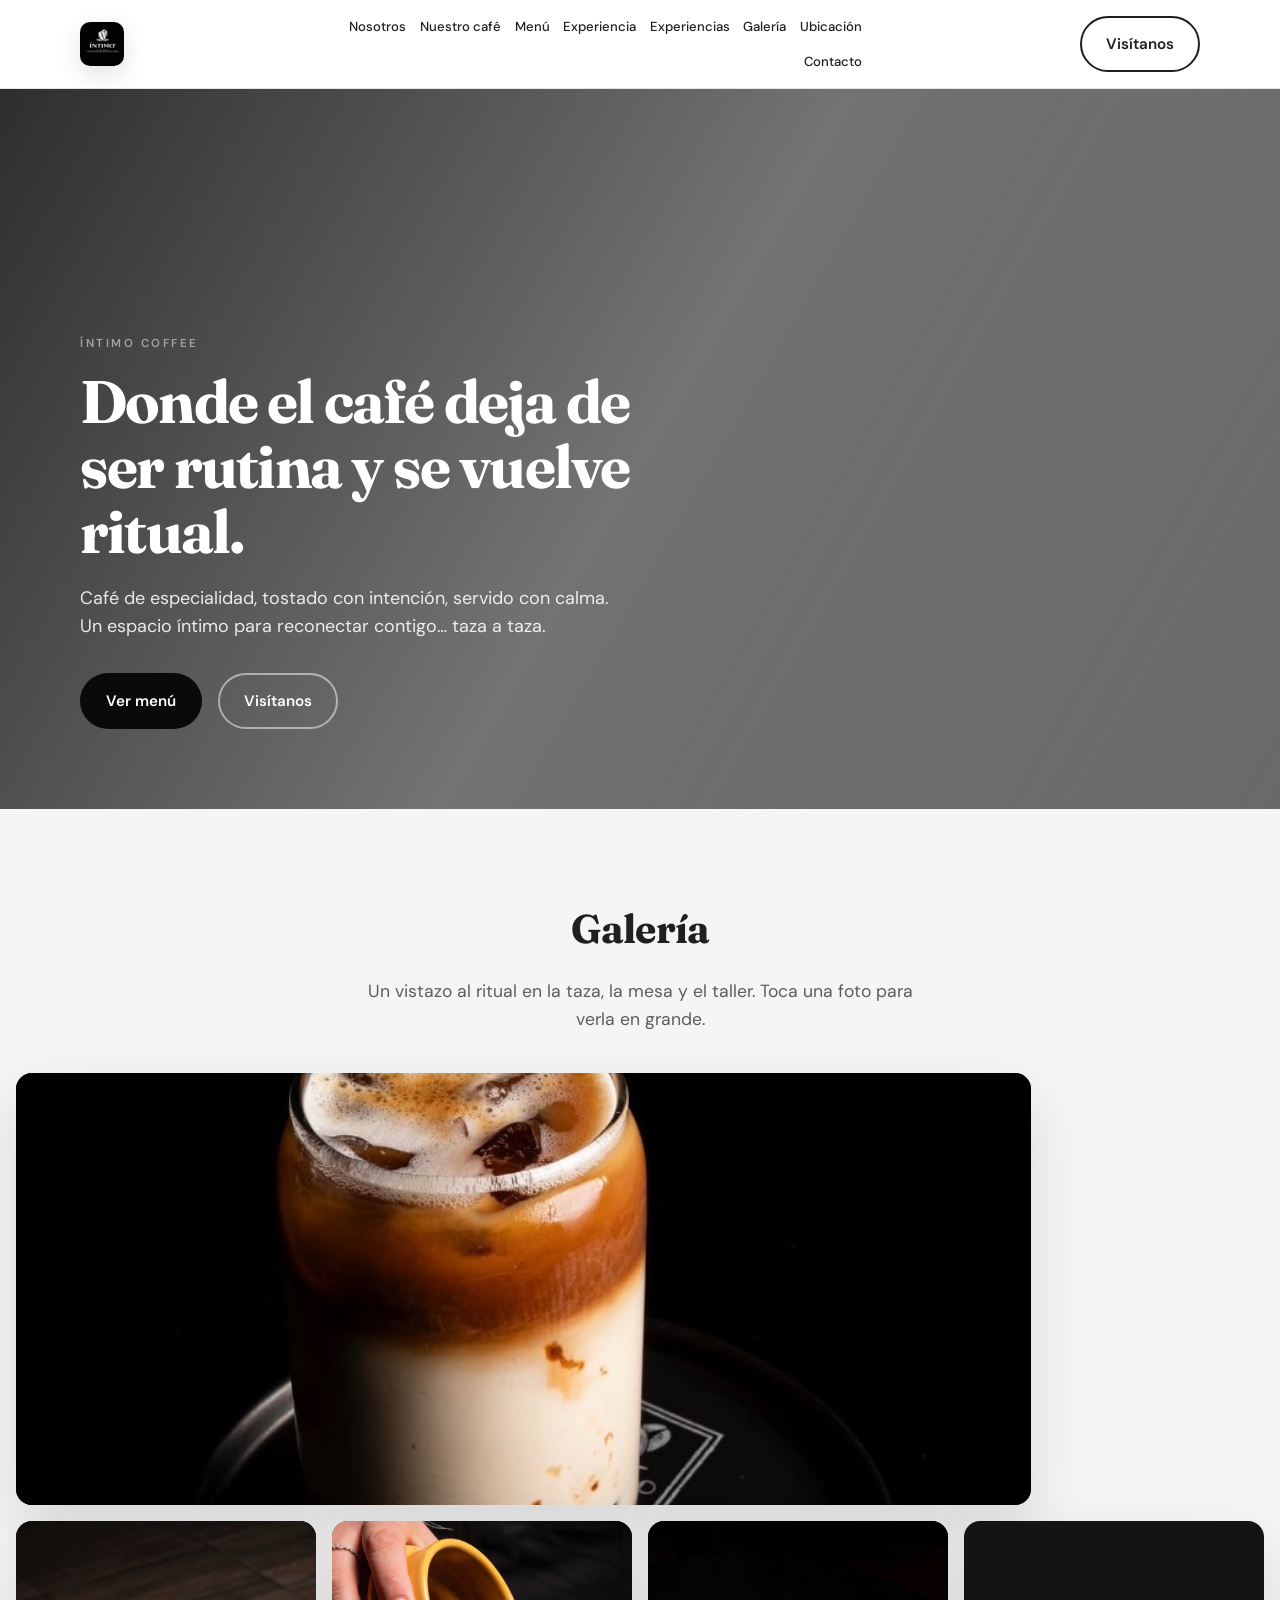
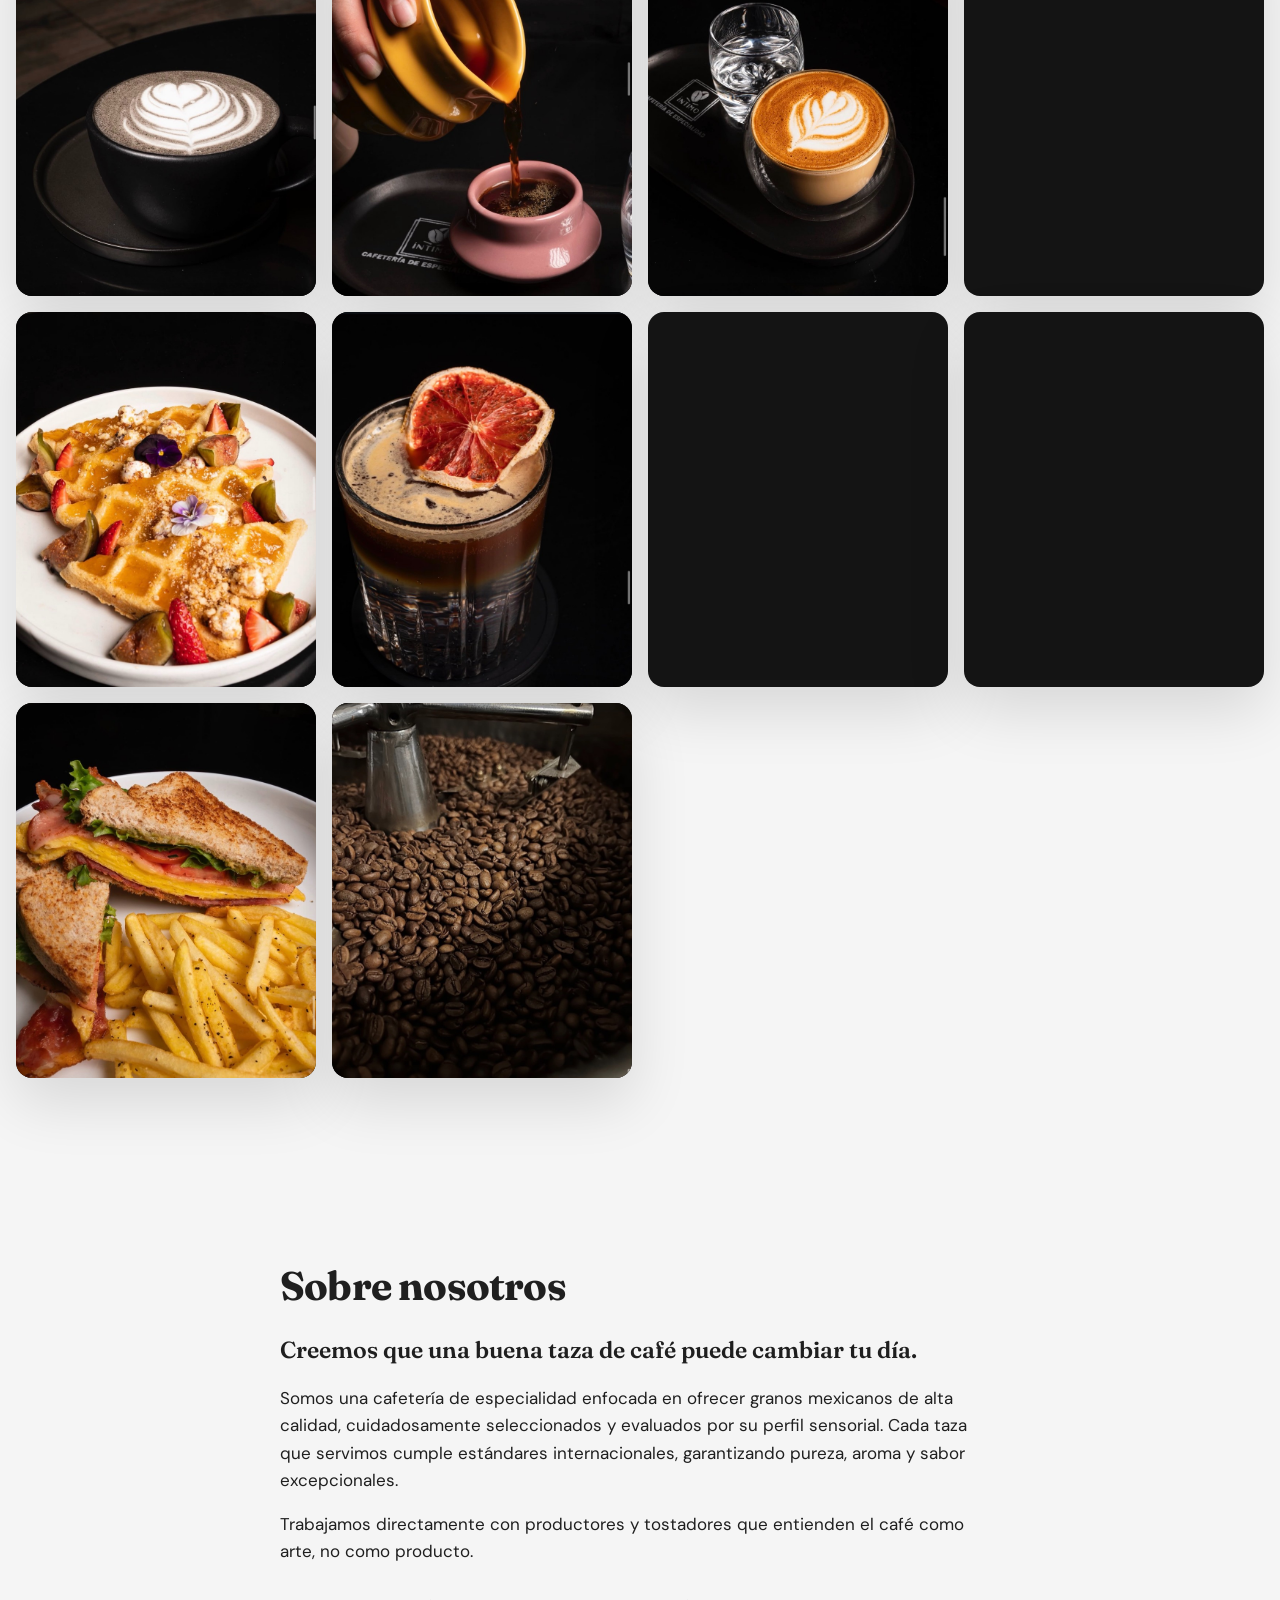
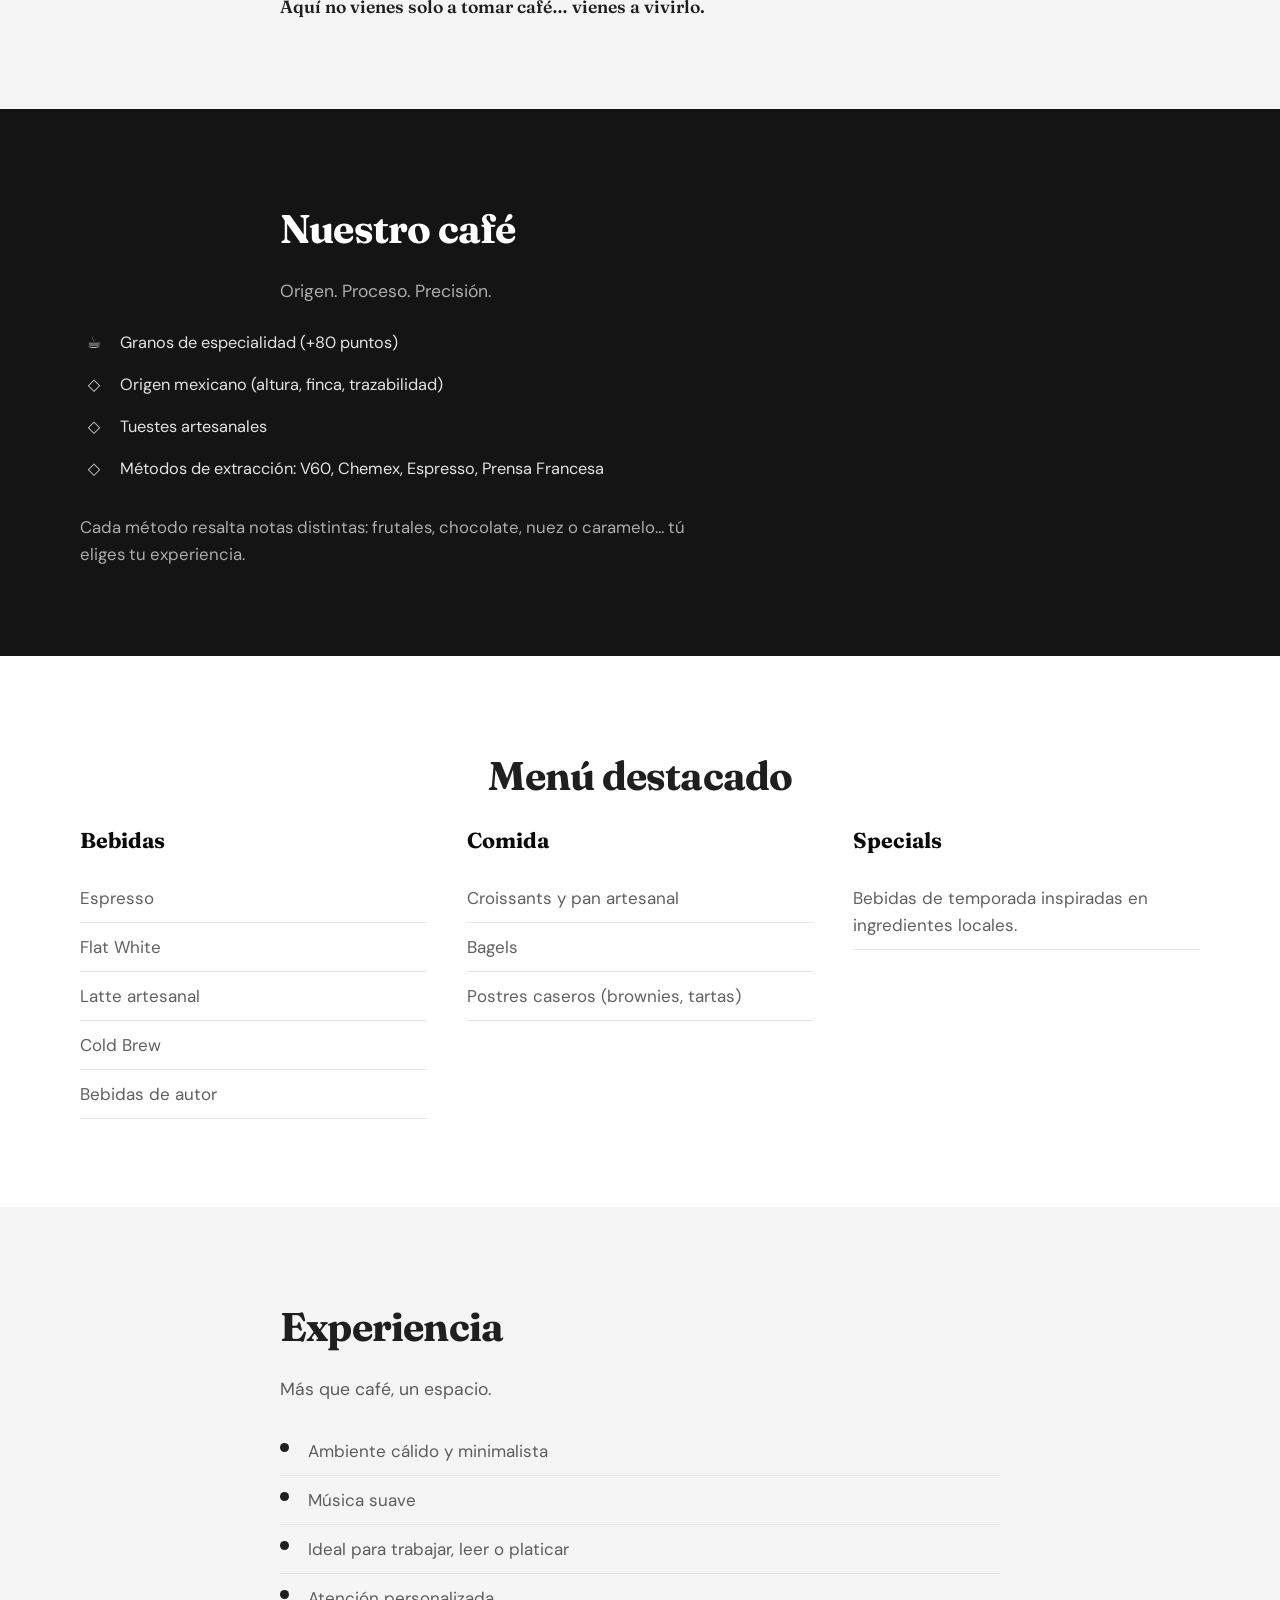
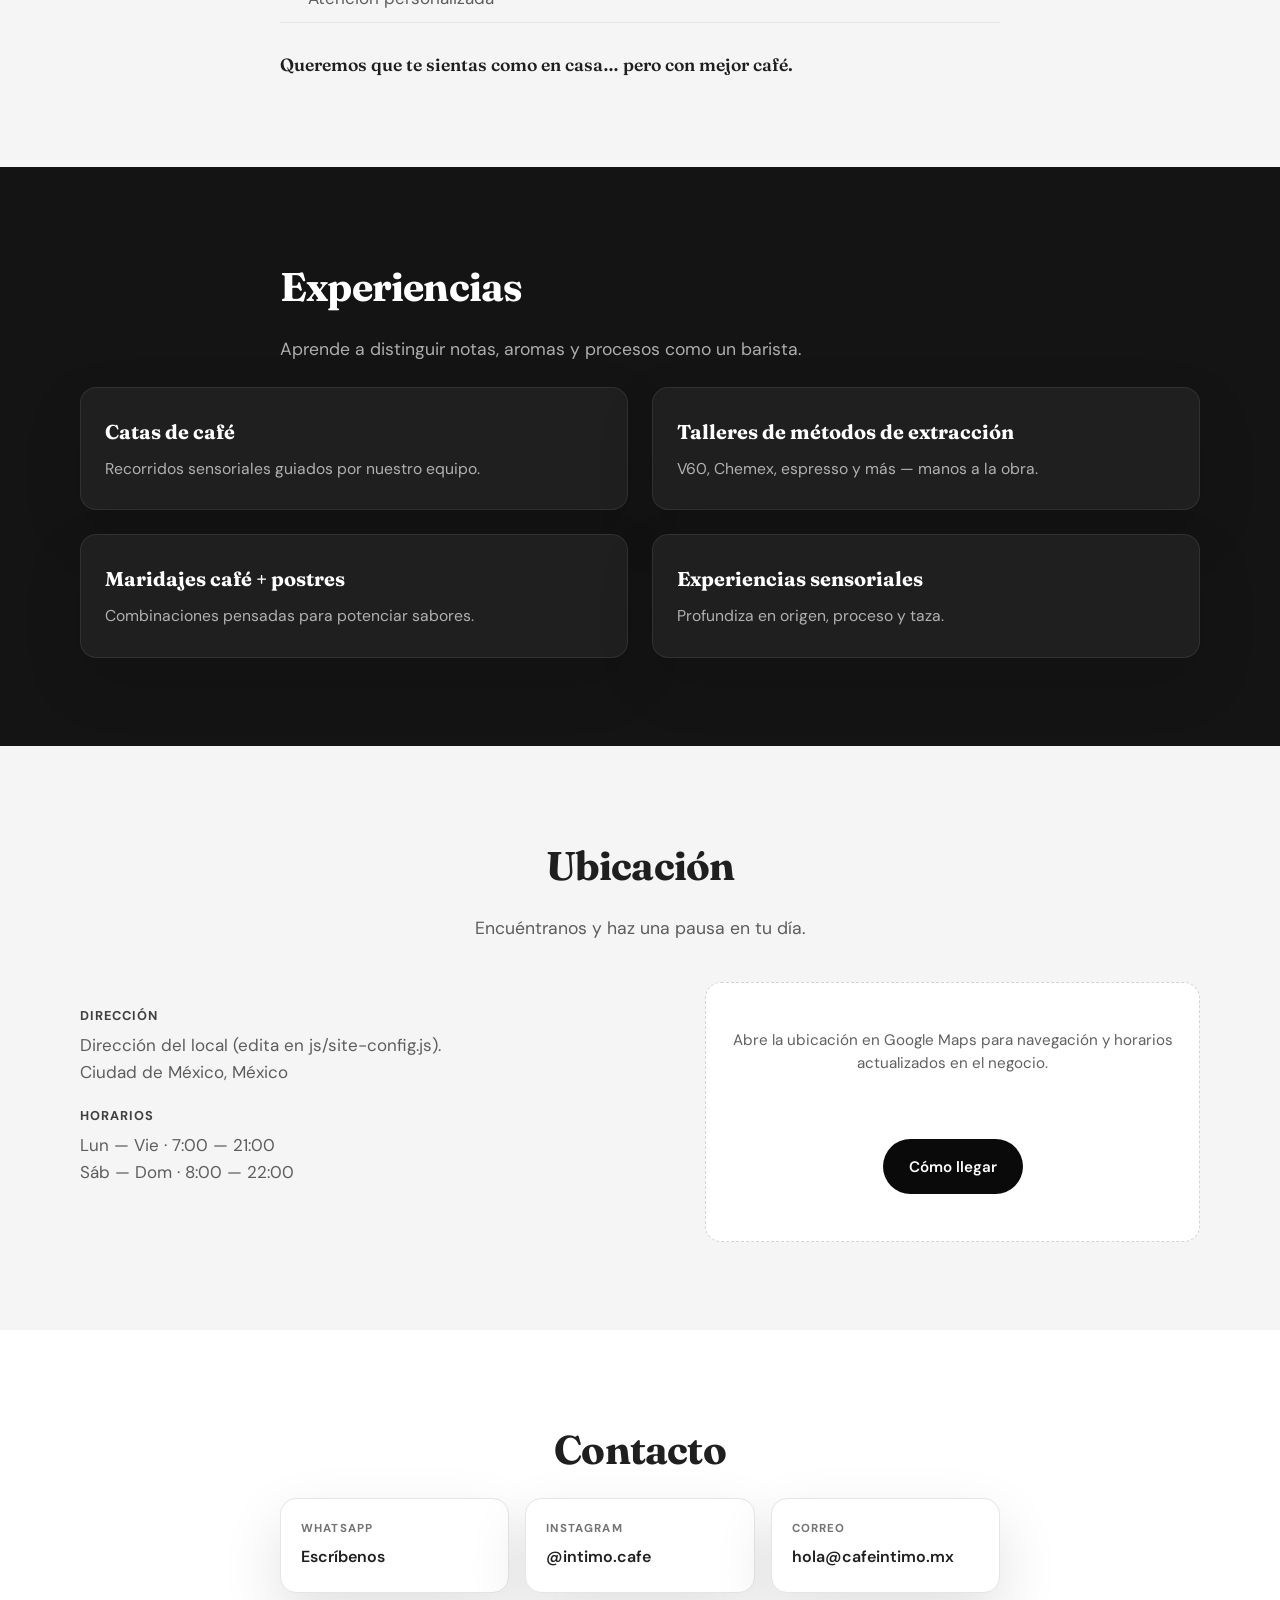
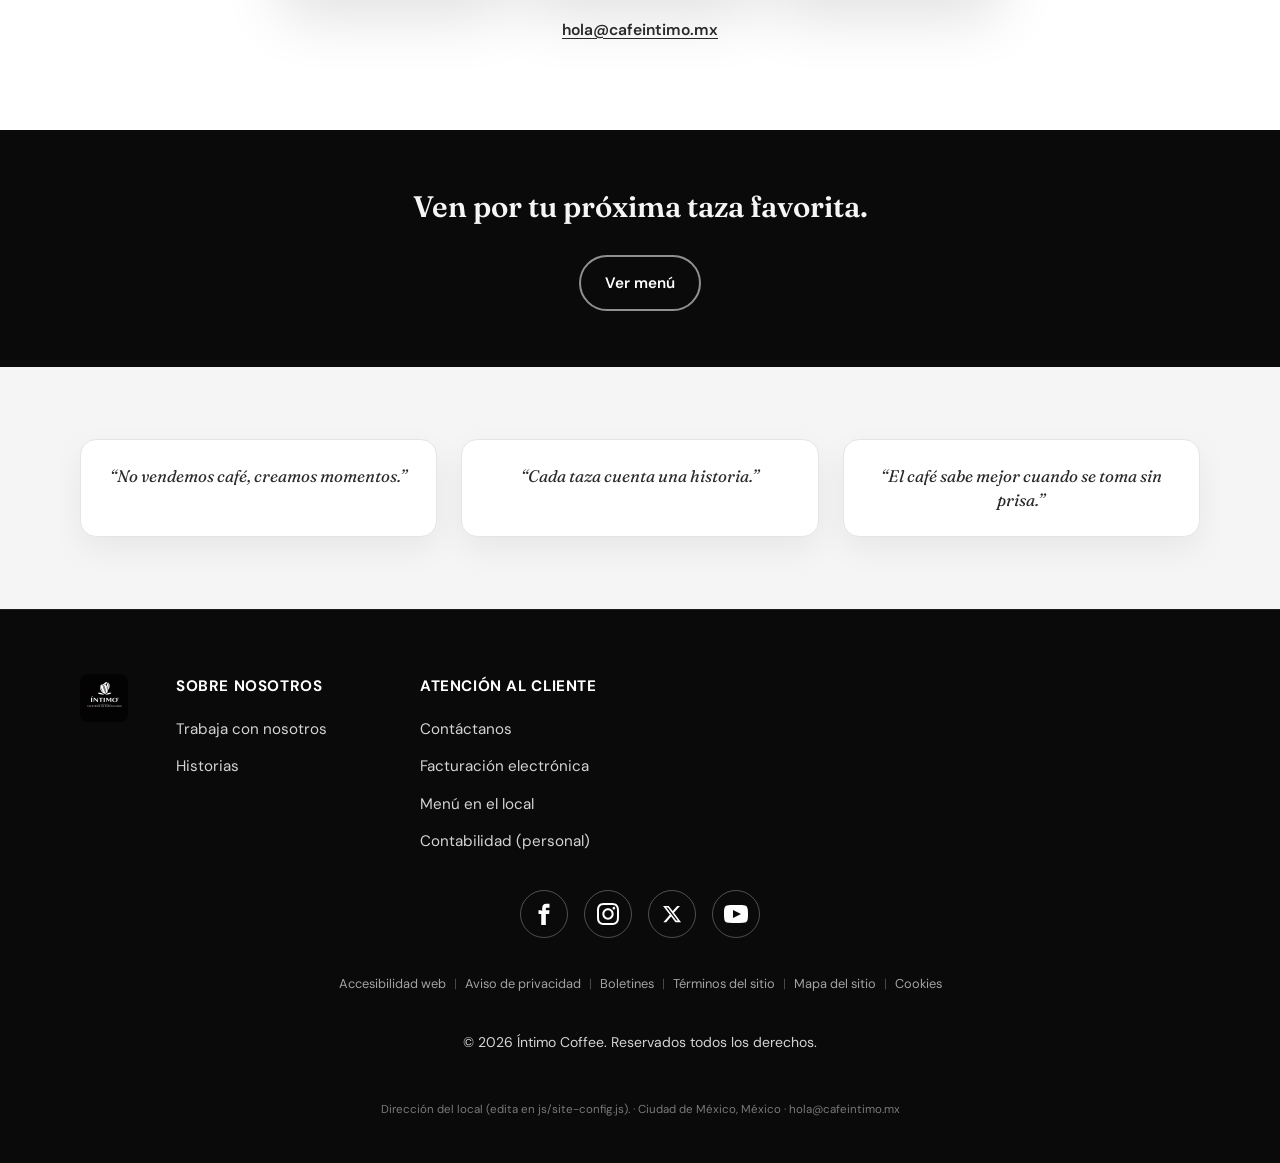
==== commit 906eb7c9: "Redes: Facebook intimo.cafe e Instagram intimo.cafe (site-config). Made-with: Cursor" ====
--- a/index.html
+++ b/index.html
@@ -282,7 +282,7 @@
           </a>
           <a class="contact-card" data-intimo-ig href="#" rel="noopener noreferrer" target="_blank">
             <span class="contact-card__label">Instagram</span>
-            <span class="contact-card__value">@intimocoffee</span>
+            <span class="contact-card__value">@intimo.cafe</span>
           </a>
           <a class="contact-card" data-intimo-tel href="#">
             <span class="contact-card__label" data-intimo-tel-heading>Teléfono</span>
@@ -343,7 +343,7 @@
       </div>
 
       <div class="footer-social" aria-label="Redes sociales">
-        <a class="footer-social__btn" data-intimo-fb href="redes.html" rel="noopener" aria-label="Facebook (ver redes)">
+        <a class="footer-social__btn" data-intimo-fb href="https://www.facebook.com/intimo.cafe/" rel="noopener noreferrer" target="_blank" aria-label="Facebook">
           <svg xmlns="http://www.w3.org/2000/svg" width="22" height="22" viewBox="0 0 24 24" fill="currentColor" aria-hidden="true"><path d="M9 8h-3v4h3v12h5v-12h3.602l.398-4h-4v-1.255c0-1.213.244-1.693 1.448-1.693h2.552v-4.255h-3.351c-3.314 0-4.649 1.896-4.649 5.432v2.771z"/></svg>
         </a>
         <a class="footer-social__btn" data-intimo-ig href="#" rel="noopener noreferrer" target="_blank" aria-label="Instagram">
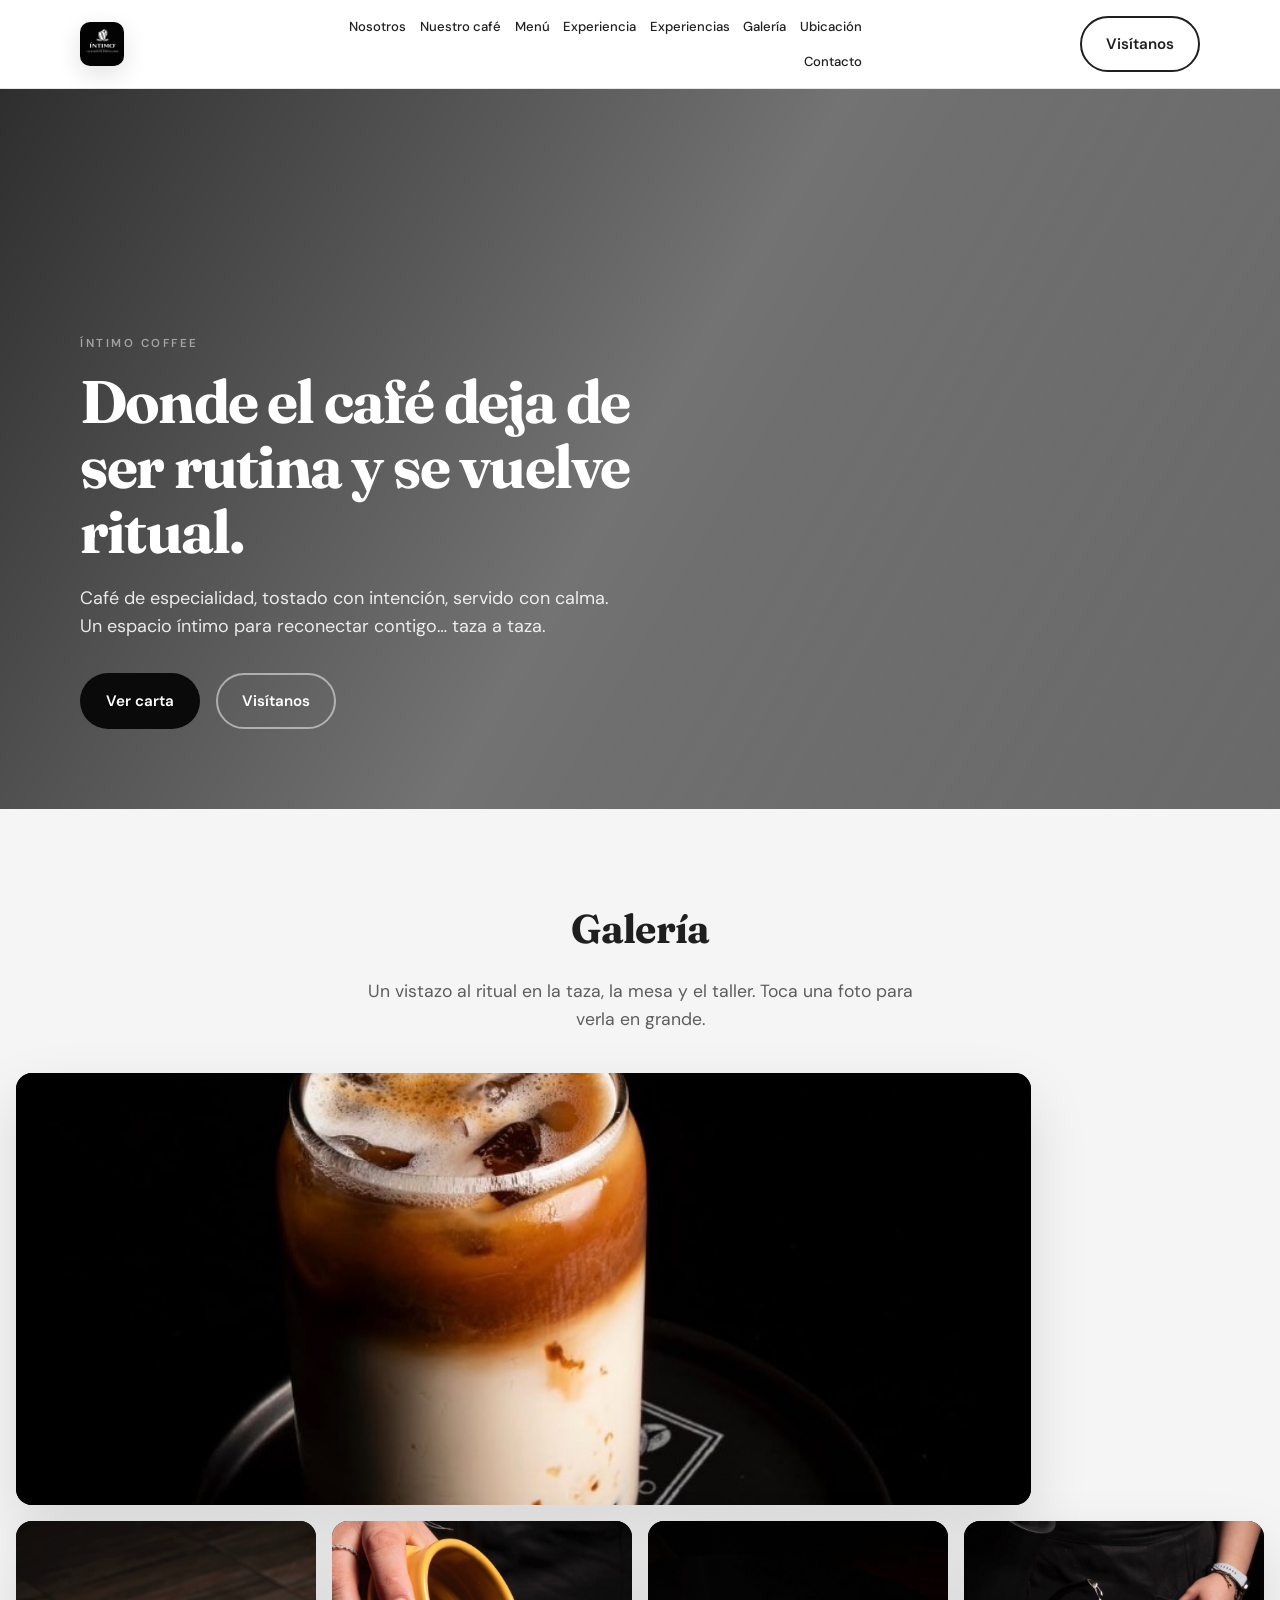
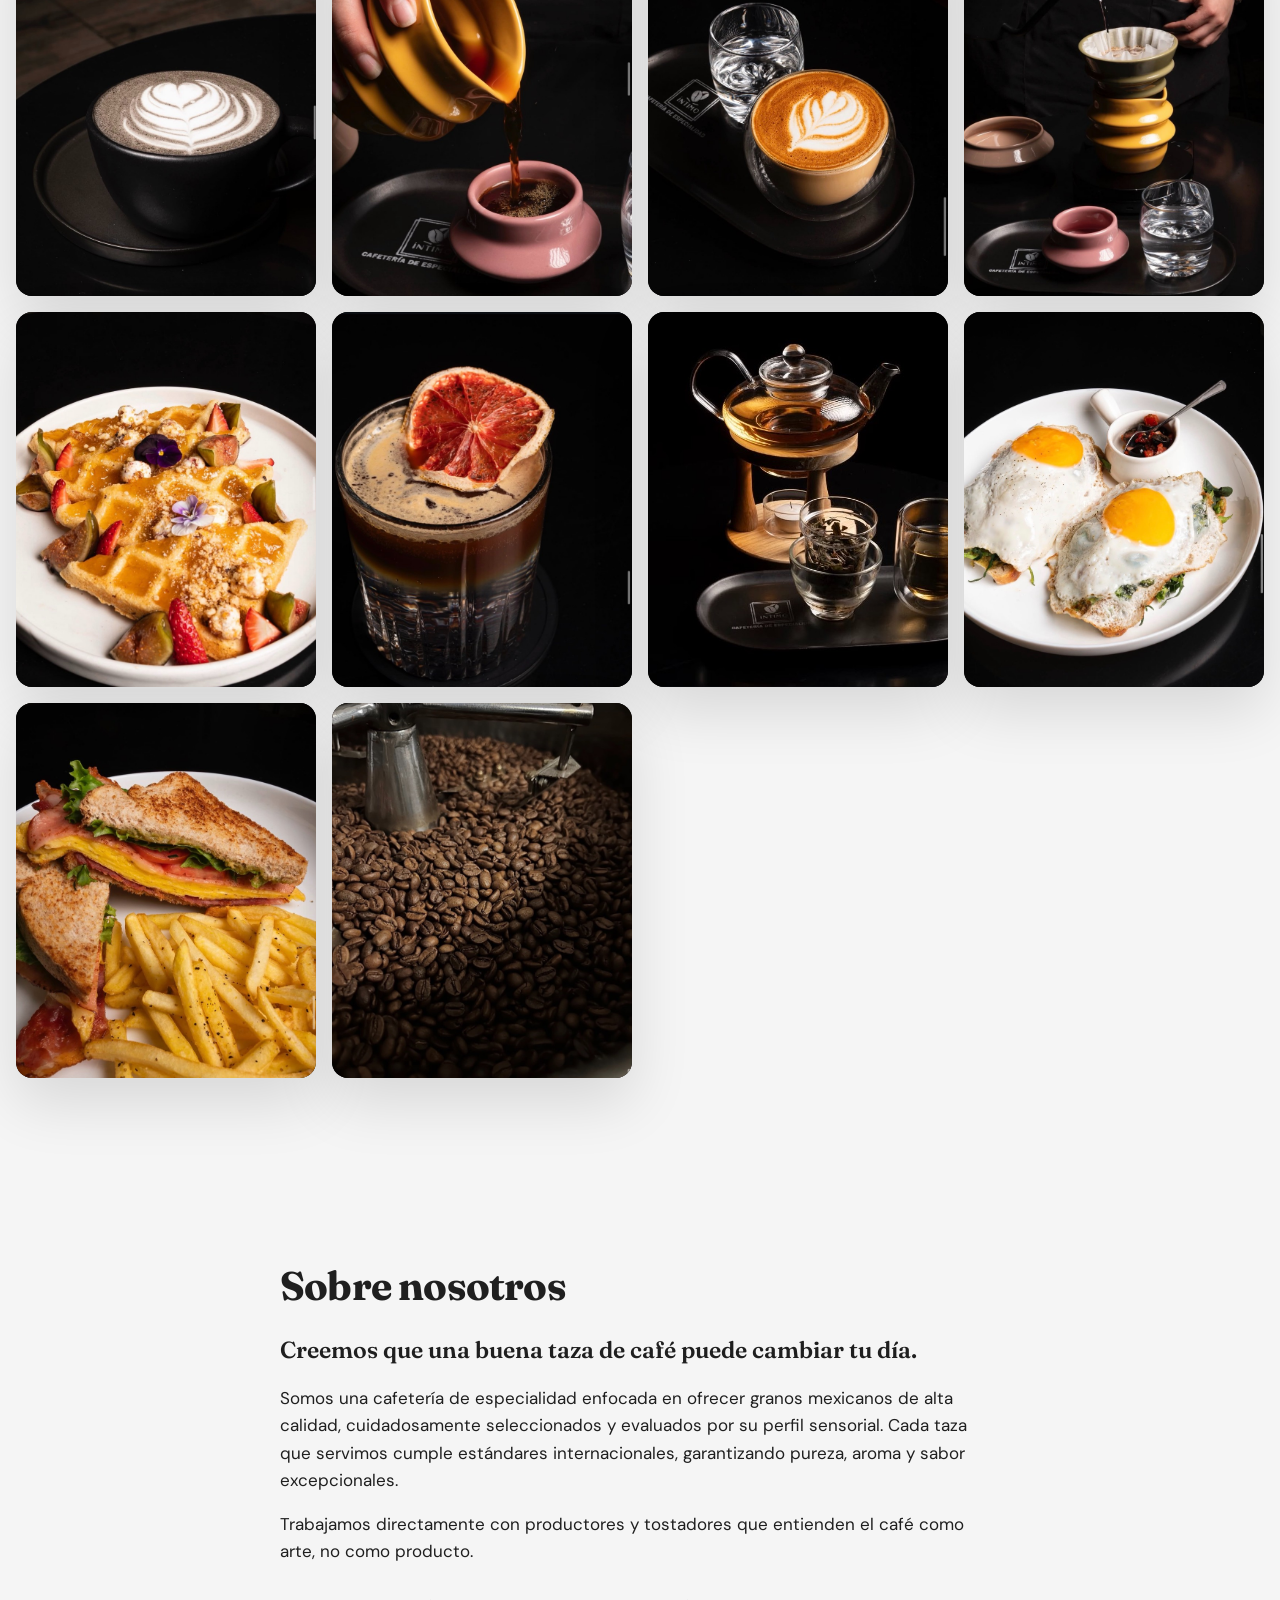
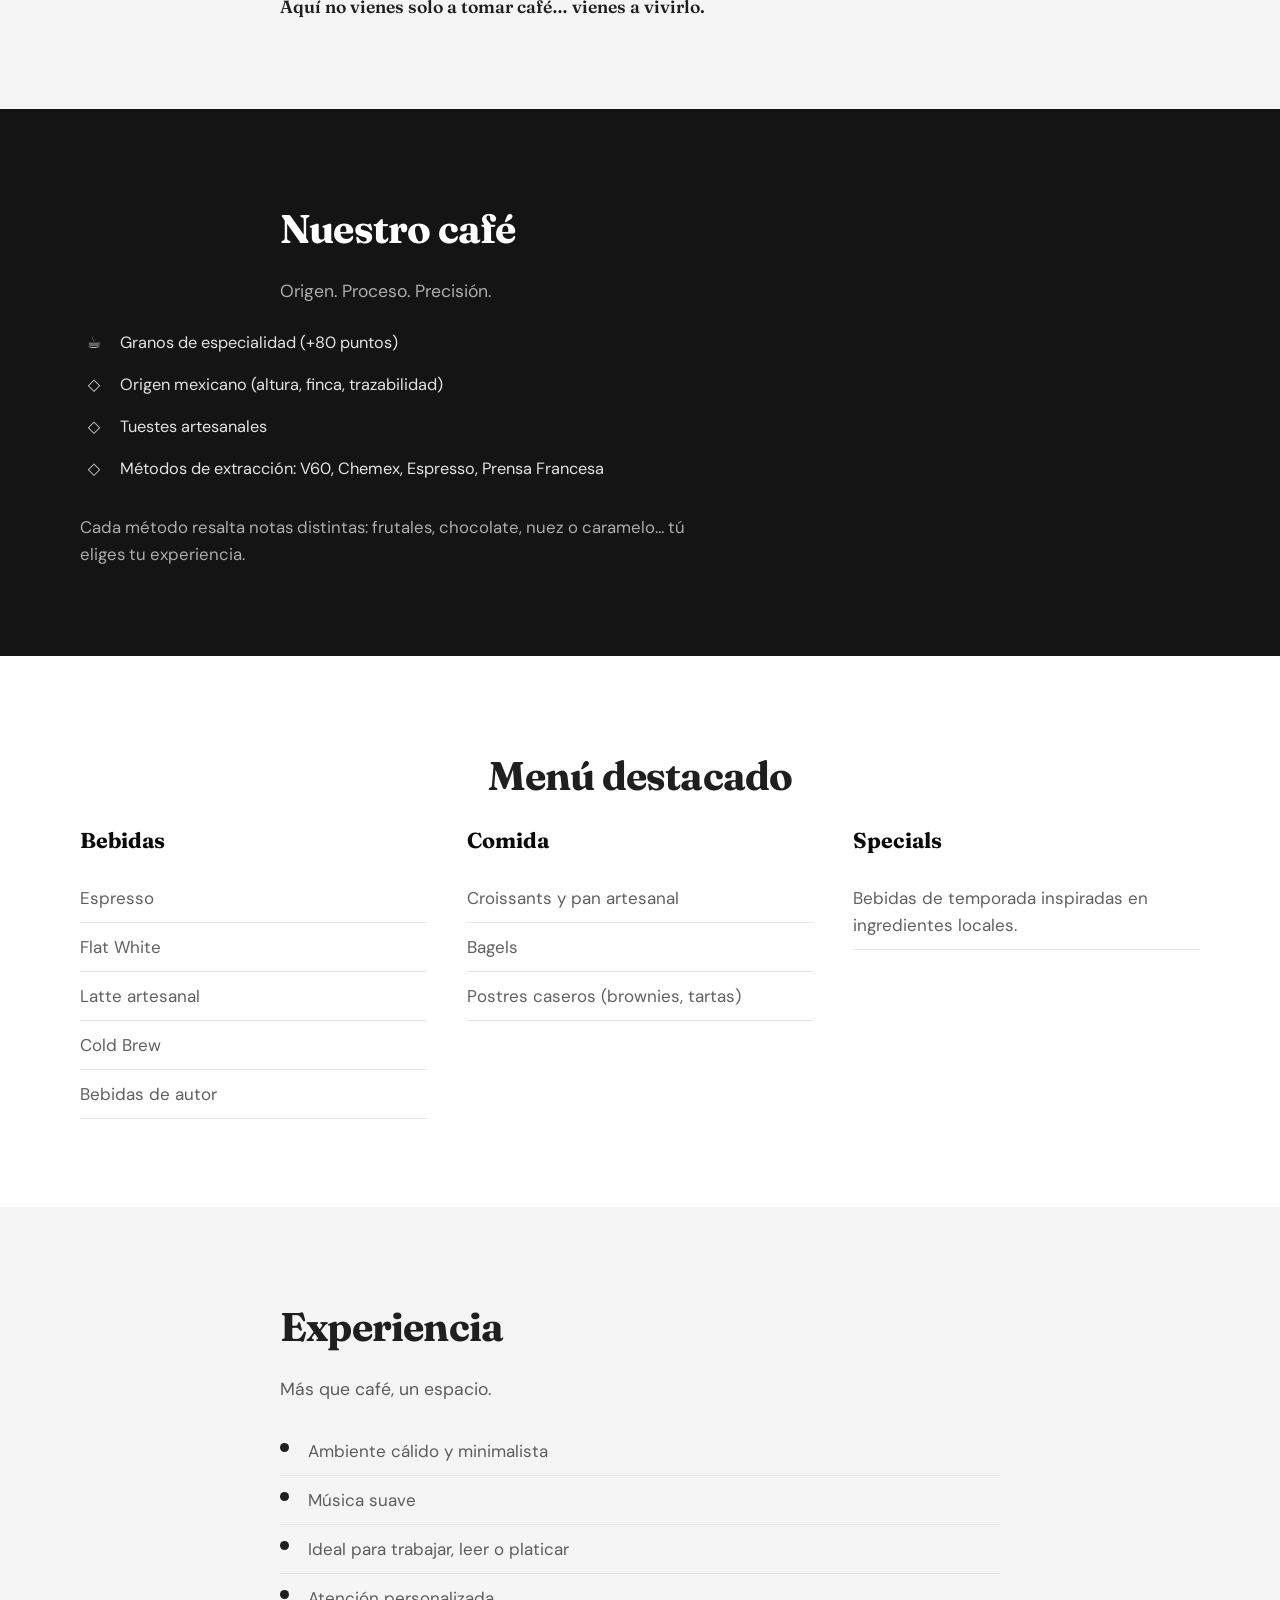
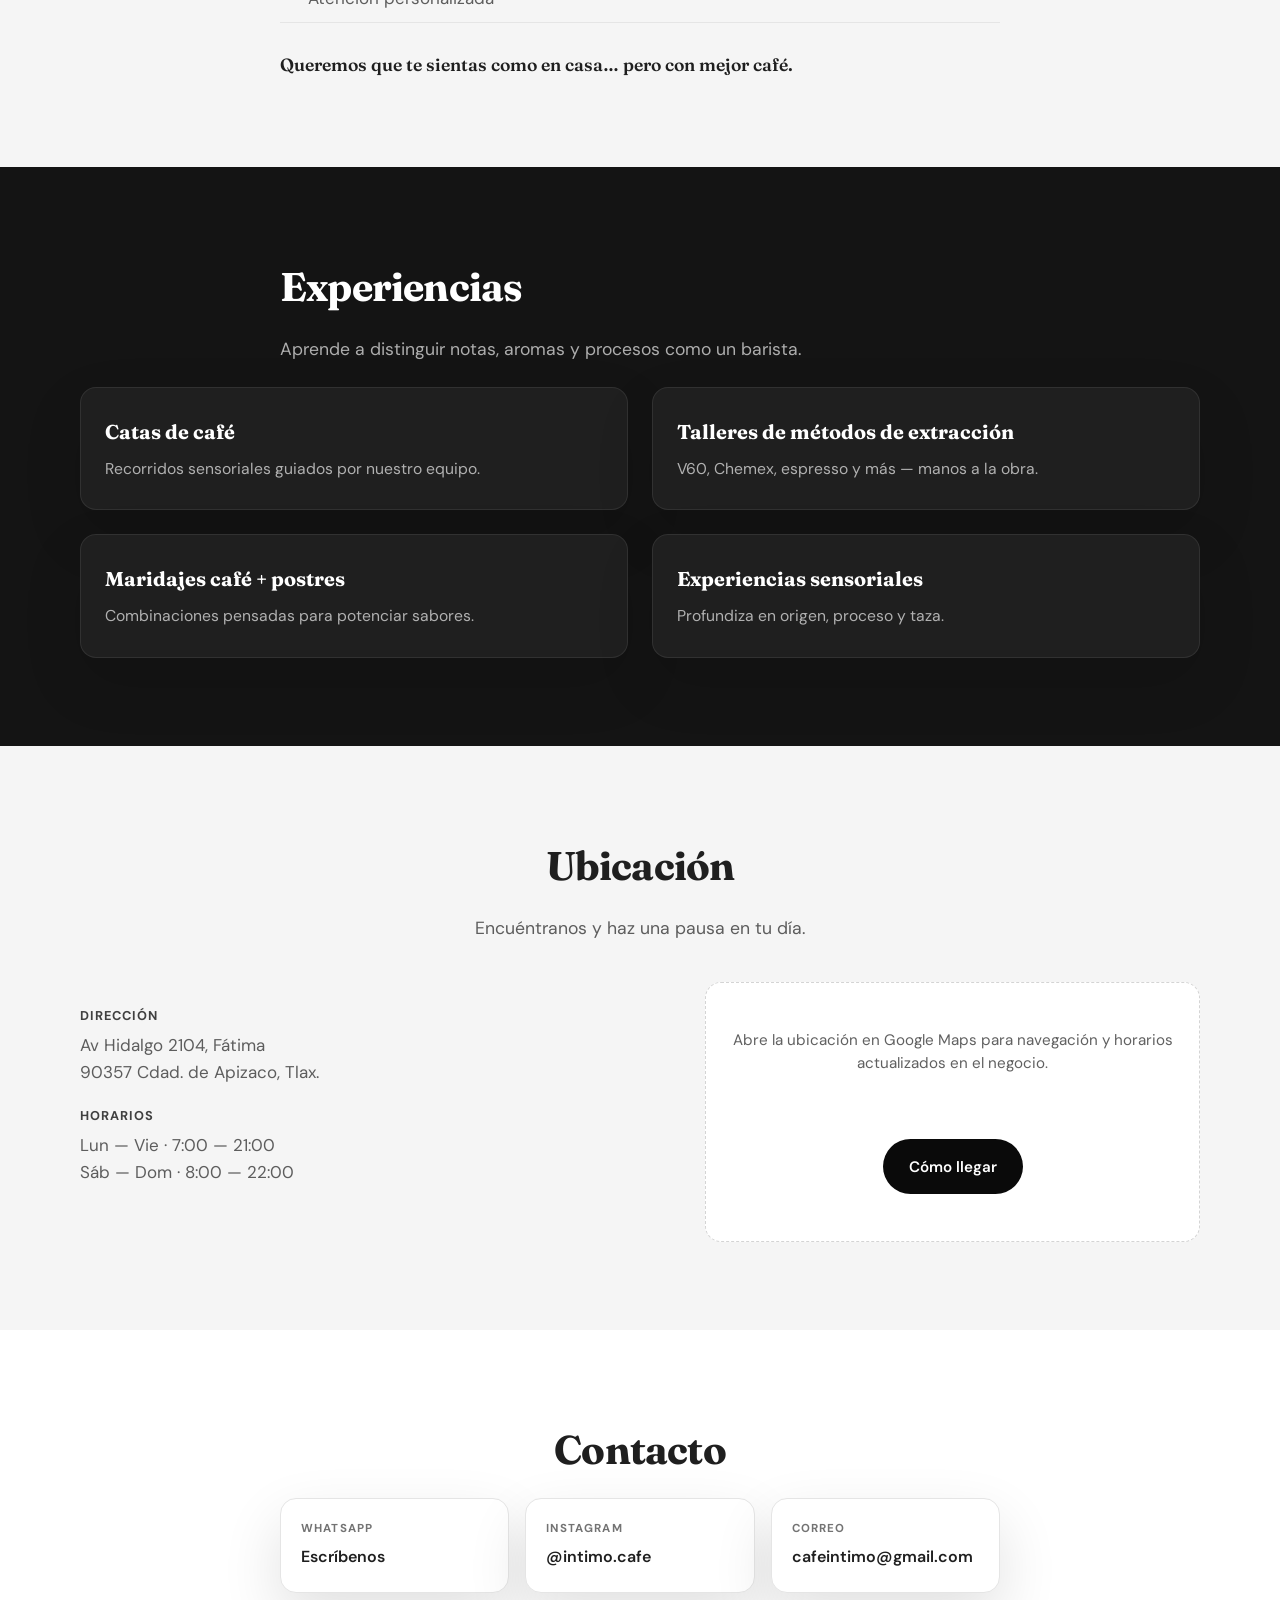
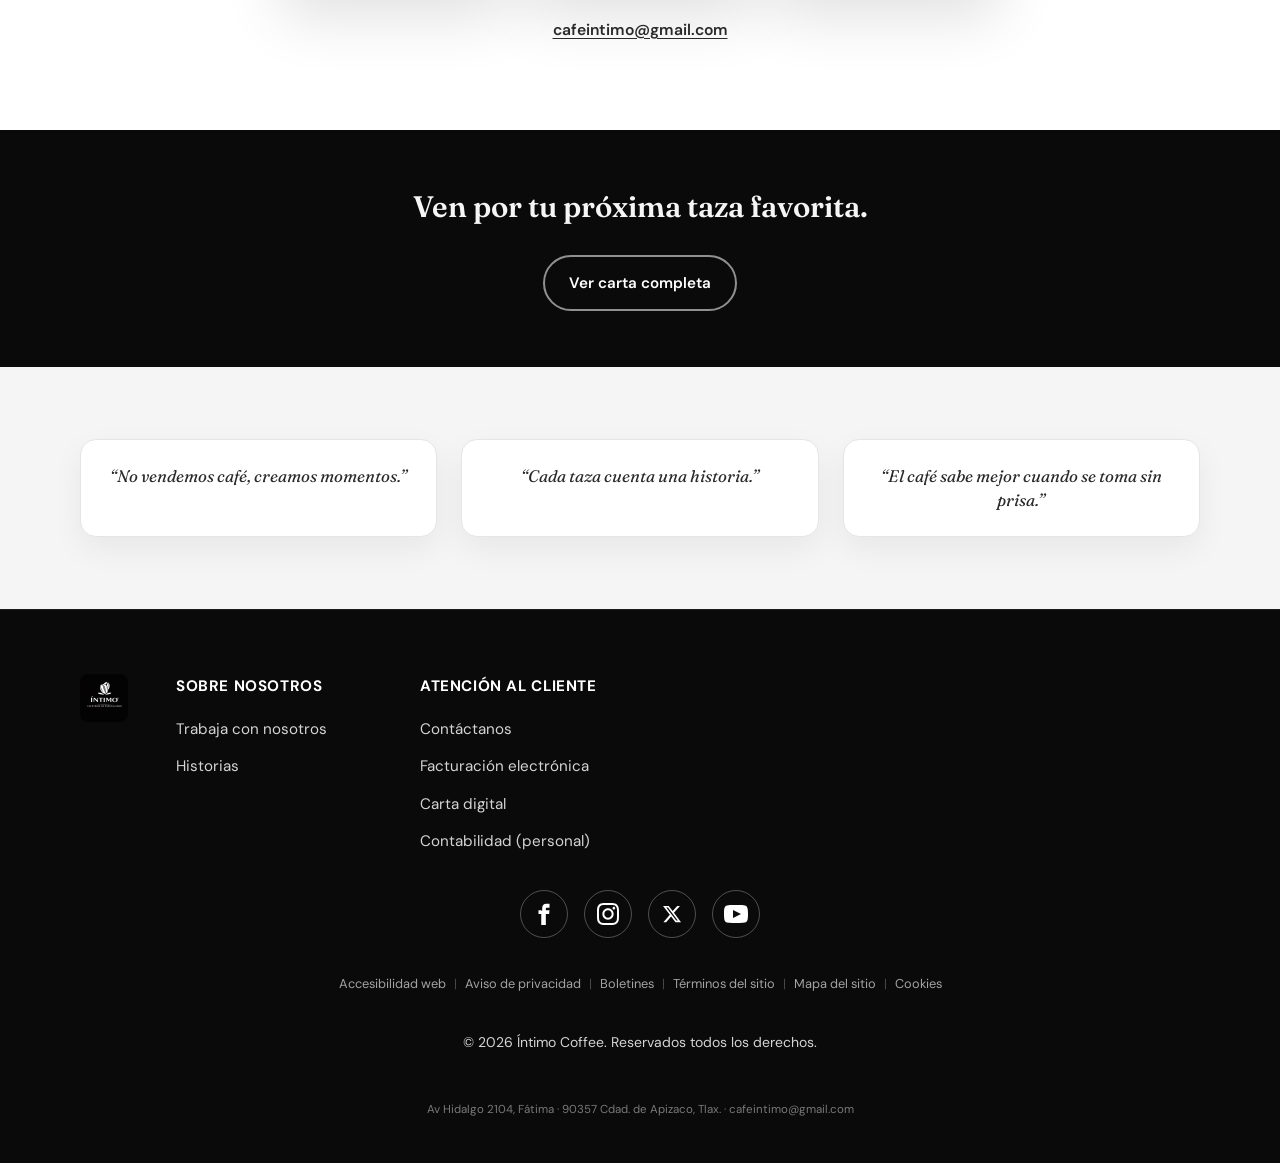
==== commit d0ce6bb5: "feat(site): enlaces a carta digital y assets del PDF El menú del sitio apunta a carta.html con preci" ====
--- a/index.html
+++ b/index.html
@@ -23,7 +23,7 @@
       <nav class="nav" aria-label="Principal">
         <a href="#sobre-nosotros">Nosotros</a>
         <a href="#nuestro-cafe">Nuestro café</a>
-        <a href="#menu">Menú</a>
+        <a href="carta.html">Menú</a>
         <a href="#experiencia">Experiencia</a>
         <a href="#experiencias">Experiencias</a>
         <a href="#galeria">Galería</a>
@@ -38,7 +38,7 @@
     <div id="nav-mobile" class="nav-mobile" hidden>
       <a href="#sobre-nosotros">Nosotros</a>
       <a href="#nuestro-cafe">Nuestro café</a>
-      <a href="#menu">Menú</a>
+      <a href="carta.html">Menú</a>
       <a href="#experiencia">Experiencia</a>
       <a href="#experiencias">Experiencias</a>
       <a href="#galeria">Galería</a>
@@ -59,7 +59,7 @@
           Un espacio íntimo para reconectar contigo… taza a taza.
         </p>
         <div class="hero-actions">
-          <a class="btn btn--primary" href="#menu">Ver menú</a>
+          <a class="btn btn--primary" href="carta.html">Ver carta</a>
           <a class="btn btn--ghost" href="#ubicacion">Visítanos</a>
         </div>
       </div>
@@ -300,7 +300,7 @@
       <div class="container band-inner">
         <h2 id="cta-final" class="visually-hidden">Llamada a la acción</h2>
         <p class="band-cta">Ven por tu próxima taza favorita.</p>
-        <a class="btn btn--outline band-cta-btn" href="#menu">Ver menú</a>
+        <a class="btn btn--outline band-cta-btn" href="carta.html">Ver carta completa</a>
       </div>
     </section>
 
@@ -335,7 +335,7 @@
             <ul class="footer-list">
               <li><a href="index.html#contacto">Contáctanos</a></li>
               <li><a href="https://facturacion.cafeintimo.mx/" rel="noopener noreferrer">Facturación electrónica</a></li>
-              <li><a href="index.html#menu">Menú en el local</a></li>
+              <li><a href="carta.html">Carta digital</a></li>
               <li><a href="https://contabilidad.cafeintimo.mx/" rel="noopener noreferrer">Contabilidad (personal)</a></li>
             </ul>
           </div>
